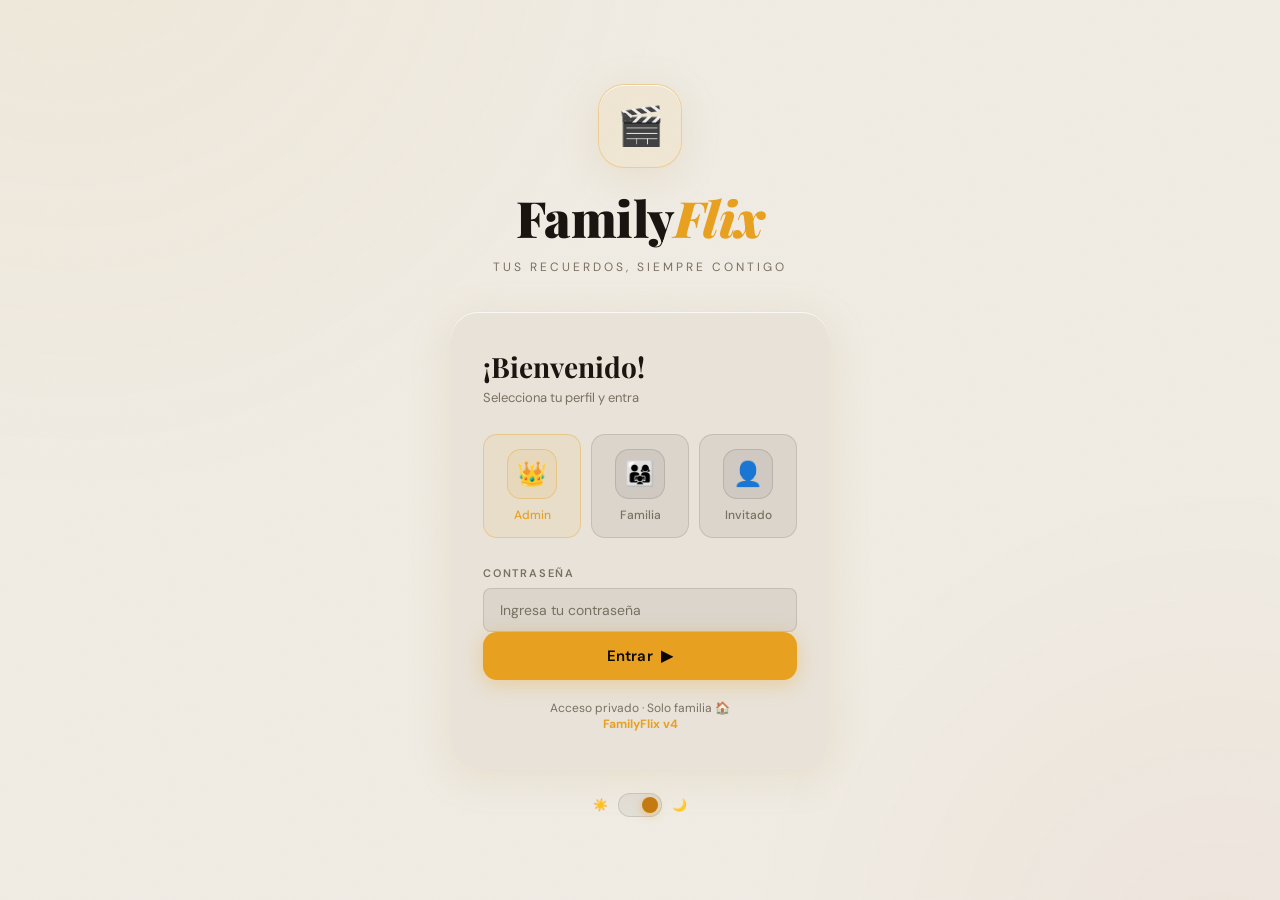
==== index.html @ 3b1dac20 "Refactor index.html for design and functionality Updated styles and structure for improved design an" ====
<!DOCTYPE html>
<html lang="es" data-theme="dark">
<head>
<meta charset="UTF-8"><meta name="viewport" content="width=device-width,initial-scale=1">
<title>FamilyFlix — Acceso</title>
<link rel="stylesheet" href="css/style.css">
<style>
  body{display:flex;align-items:center;justify-content:center;min-height:100vh}
  .login-page{position:relative;z-index:1;width:100%;max-width:420px;padding:20px;animation:fadeUp .7s var(--ease) both}
  @keyframes fadeUp{from{opacity:0;transform:translateY(28px)}to{opacity:1;transform:translateY(0)}}
  .logo-wrap{text-align:center;margin-bottom:36px}
  .logo-icon{display:inline-flex;align-items:center;justify-content:center;width:84px;height:84px;border-radius:26px;background:var(--ga);border:1px solid var(--gbrd2);font-size:38px;margin-bottom:16px;box-shadow:var(--gsh);animation:iconFloat 4s ease-in-out infinite}
  @keyframes iconFloat{0%,100%{transform:translateY(0)}50%{transform:translateY(-7px)}}
  .logo-sub{font-size:12px;color:var(--cream3);letter-spacing:3px;text-transform:uppercase;margin-top:8px}
  .login-card{background:var(--ink2);border:1px solid rgba(245,240,232,0.07);border-radius:var(--rxl);padding:36px 32px;box-shadow:var(--gsh)}
  .login-card h2{font-family:var(--ff);font-size:28px;font-weight:700;margin-bottom:4px;color:var(--cream)}
  .login-card .sub{font-size:13px;color:var(--cream3);margin-bottom:28px}
  .profiles{display:flex;gap:10px;margin-bottom:28px}
  .profile-btn{flex:1;display:flex;flex-direction:column;align-items:center;gap:8px;padding:14px 8px;background:var(--gb);border:1px solid var(--gbrd);border-radius:var(--rm);cursor:pointer;color:var(--cream3);font-family:var(--fs);font-size:12px;font-weight:500;transition:all var(--t) var(--ease)}
  .profile-btn:hover{border-color:var(--gbrd2);color:var(--cream2)}
  .profile-btn.active{background:var(--ga);border-color:var(--gbrd2);color:var(--amber)}
  .profile-avatar{width:50px;height:50px;border-radius:14px;display:flex;align-items:center;justify-content:center;font-size:24px;background:var(--gb);border:1px solid var(--gbrd);transition:all var(--t)}
  .profile-btn.active .profile-avatar{background:var(--ga);border-color:var(--gbrd2)}
  .err-box{display:none;background:rgba(192,57,43,0.1);border:1px solid rgba(192,57,43,0.25);color:#e74c3c;border-radius:var(--r);padding:10px 14px;font-size:13px;margin-bottom:16px}
  .err-box.show{display:block}
  .login-footer{text-align:center;margin-top:20px;font-size:12px;color:var(--cream3)}
  .login-footer strong{color:var(--amber)}
  .theme-row{display:flex;align-items:center;justify-content:center;gap:10px;margin-top:24px;font-size:12px;color:var(--cream3)}
</style>
</head>
<body>
<div class="bg-atm"></div>
<div class="login-page">
  <div class="logo-wrap">
    <div class="logo-icon">🎬</div>
    <div class="logo" style="font-size:50px;text-decoration:none">Family<span>Flix</span></div>
    <div class="logo-sub">Tus recuerdos, siempre contigo</div>
  </div>
  <div class="login-card">
    <h2>¡Bienvenido!</h2>
    <p class="sub">Selecciona tu perfil y entra</p>
    <div class="profiles">
      <button class="profile-btn active" onclick="selectProfile(this,'admin')"><div class="profile-avatar">👑</div><span>Admin</span></button>
      <button class="profile-btn" onclick="selectProfile(this,'viewer')"><div class="profile-avatar">👨‍👩‍👧</div><span>Familia</span></button>
      <button class="profile-btn" onclick="selectProfile(this,'guest')"><div class="profile-avatar">👤</div><span>Invitado</span></button>
    </div>
    <div class="err-box" id="errBox"></div>
    <div class="form-g">
      <label>Contraseña</label>
      <input class="inp" type="password" id="passInput" placeholder="Ingresa tu contraseña" onkeydown="if(event.key==='Enter')doLogin()">
    </div>
    <button class="btn btn-amber btn-lg btn-full" id="loginBtn" onclick="doLogin()">Entrar &nbsp;▶</button>
    <div class="login-footer">Acceso privado · Solo familia 🏠<br><strong>FamilyFlix v4</strong></div>
  </div>
  <div class="theme-row">
    <span>☀️</span><button class="tt" onclick="toggleTheme()"></button><span>🌙</span>
  </div>
</div>
<script src="js/shared.js"></script>
<script>
  if(sessionStorage.getItem('ff_ok')==='true'||sessionStorage.getItem('ff_auth')==='true') window.location.href='home.html';
  let selectedRole='admin';
  function selectProfile(btn,role){
    document.querySelectorAll('.profile-btn').forEach(b=>b.classList.remove('active'));
    btn.classList.add('active'); selectedRole=role;
    document.getElementById('passInput').value='';
    document.getElementById('errBox').classList.remove('show');
    document.getElementById('passInput').focus();
  }
  function doLogin(){
    const pass=document.getElementById('passInput').value;
    const err=document.getElementById('errBox');
    const btn=document.getElementById('loginBtn');
    err.classList.remove('show');
    if(!pass){err.textContent='⚠️ Ingresa tu contraseña.';err.classList.add('show');return;}
    btn.textContent='⏳ Verificando...';btn.disabled=true;
    setTimeout(()=>{
      if(pass===PASSWORDS[selectedRole]){
        sessionStorage.setItem('ff_ok','true');
        sessionStorage.setItem('ff_auth','true');
        sessionStorage.setItem('ff_role',selectedRole);
        sessionStorage.setItem('ff_profile',{admin:'👑 Admin',viewer:'👨‍👩‍👧 Familia',guest:'👤 Invitado'}[selectedRole]);
        window.location.href='home.html';
      } else {
        err.textContent='❌ Contraseña incorrecta.';err.classList.add('show');
        btn.innerHTML='Entrar &nbsp;▶';btn.disabled=false;
        document.getElementById('passInput').value='';
        document.getElementById('passInput').focus();
      }
    },500);
  }
</script>
</body></html>
---- css/style.css ----
/* ═══════════════════════════════════════════════════
   FAMILYFLIX v4 — Cinematic Dark Luxury
   Tipografía: Playfair Display + DM Sans
   Palette: Negro profundo + Ámbar/Dorado + Crema
   ═══════════════════════════════════════════════════ */
@import url('https://fonts.googleapis.com/css2?family=Playfair+Display:ital,wght@0,400;0,700;0,900;1,400;1,700&family=DM+Sans:wght@300;400;500;600&display=swap');

:root {
  --ff:    'Playfair Display', Georgia, serif;
  --fs:    'DM Sans', sans-serif;

  /* Paleta oscura */
  --ink:   #09090e;
  --ink2:  #111118;
  --ink3:  #1a1a24;
  --cream: #f5f0e8;
  --cream2:#d4ccb8;
  --cream3:#8a8070;
  --amber: #e8a020;
  --amber2:#c47a10;
  --amber3:#f5c842;
  --red:   #c0392b;
  --teal:  #1a9e8a;
  --ok:    #27ae60;

  /* Glass ámbar */
  --ga:    rgba(232,160,32,0.08);
  --gab:   rgba(232,160,32,0.15);
  --gb:    rgba(245,240,232,0.05);
  --gbb:   rgba(245,240,232,0.10);
  --gbrd:  rgba(245,240,232,0.10);
  --gbrd2: rgba(232,160,32,0.25);
  --gsh:   0 8px 40px rgba(0,0,0,0.6), inset 0 1px 0 rgba(245,240,232,0.06);
  --gshh:  0 24px 80px rgba(0,0,0,0.8), inset 0 1px 0 rgba(245,240,232,0.10);

  --blur:  blur(20px) saturate(150%);
  --blurs: blur(40px) saturate(180%);
  --nav-h: 72px;
  --ease:  cubic-bezier(0.4,0,0.2,1);
  --t:     0.3s;
  --r:     8px; --rm: 14px; --rl: 20px; --rxl: 28px;
}

[data-theme="light"] {
  --ink:#f0ece4; --ink2:#e8e2d8; --ink3:#ddd6c8;
  --cream:#1a1510; --cream2:#3a3228; --cream3:#7a7060;
  --gb:rgba(26,21,16,0.06); --gbb:rgba(26,21,16,0.12);
  --gbrd:rgba(26,21,16,0.12); --gbrd2:rgba(232,160,32,0.35);
  --gsh:0 8px 40px rgba(180,140,60,0.15), inset 0 1px 0 rgba(255,255,255,0.8);
  --gshh:0 24px 80px rgba(180,140,60,0.25), inset 0 1px 0 rgba(255,255,255,0.9);
}

*,*::before,*::after { box-sizing:border-box; margin:0; padding:0 }
html { scroll-behavior:smooth }
body { font-family:var(--fs); background:var(--ink); color:var(--cream); min-height:100vh; overflow-x:hidden }

/* ── GRAIN OVERLAY ── */
body::before {
  content:''; position:fixed; inset:0; z-index:0; pointer-events:none;
  opacity:0.025;
  background-image: url("data:image/svg+xml,%3Csvg viewBox='0 0 256 256' xmlns='http://www.w3.org/2000/svg'%3E%3Cfilter id='noise'%3E%3CfeTurbulence type='fractalNoise' baseFrequency='0.9' numOctaves='4' stitchTiles='stitch'/%3E%3C/filter%3E%3Crect width='100%25' height='100%25' filter='url(%23noise)'/%3E%3C/svg%3E");
  background-size: 200px 200px;
}

/* ── FONDO ATMOSFÉRICO ── */
.bg-atm { position:fixed; inset:0; z-index:0; pointer-events:none; overflow:hidden }
.bg-atm::before {
  content:''; position:absolute;
  width:900px; height:900px; border-radius:50%;
  background: radial-gradient(circle at 30% 20%, rgba(232,160,32,0.06) 0%, transparent 65%);
  top:-300px; left:-200px;
  animation: atmDrift 20s ease-in-out infinite;
}
.bg-atm::after {
  content:''; position:absolute;
  width:700px; height:700px; border-radius:50%;
  background: radial-gradient(circle at 70% 80%, rgba(192,57,43,0.04) 0%, transparent 65%);
  bottom:-200px; right:-150px;
  animation: atmDrift 28s ease-in-out infinite reverse;
}
@keyframes atmDrift { 0%,100%{transform:translate(0,0)}50%{transform:translate(30px,-20px)} }

/* ── NAVBAR ── */
.nav {
  position:fixed; top:0; left:0; right:0; z-index:1000;
  height:var(--nav-h);
  transition: transform 0.4s var(--ease), background 0.4s var(--ease);
}
.nav.hidden { transform: translateY(-100%) }
.nav-inner {
  height:100%; display:flex; align-items:center; padding:0 40px; gap:32px;
  background: linear-gradient(180deg, rgba(9,9,14,0.95) 0%, rgba(9,9,14,0.0) 100%);
  border-bottom: 1px solid transparent;
  transition: background 0.4s, border-color 0.4s;
}
.nav.solid .nav-inner {
  background: rgba(9,9,14,0.96);
  backdrop-filter: var(--blurs);
  border-bottom-color: rgba(245,240,232,0.07);
}
.logo { font-family:var(--ff); font-size:28px; font-weight:900; color:var(--cream); text-decoration:none; letter-spacing:-0.5px; }
.logo span { color:var(--amber); font-style:italic; }
.nav-tabs { display:flex; gap:2px }
.nav-tab {
  font-family:var(--fs); font-size:13px; font-weight:500; color:var(--cream3);
  background:none; border:none; cursor:pointer; padding:8px 16px; border-radius:var(--r);
  transition:all var(--t) var(--ease); position:relative; letter-spacing:0.3px;
}
.nav-tab::after { content:''; position:absolute; bottom:4px; left:50%; transform:translateX(-50%); width:0; height:2px; background:var(--amber); border-radius:1px; transition:width var(--t) var(--ease); }
.nav-tab:hover { color:var(--cream2) }
.nav-tab.active { color:var(--cream) }
.nav-tab.active::after { width:20px }
.nav-r { margin-left:auto; display:flex; align-items:center; gap:12px }

/* ── TOGGLE TEMA ── */
.tt { width:44px; height:24px; border-radius:12px; background:var(--gb); border:1px solid var(--gbrd); cursor:pointer; position:relative; transition:all var(--t); flex-shrink:0 }
.tt::after { content:''; position:absolute; top:3px; left:3px; width:16px; height:16px; border-radius:50%; background:var(--amber); transition:transform var(--t) var(--ease); box-shadow:0 2px 8px rgba(232,160,32,0.5) }
[data-theme="light"] .tt::after { transform:translateX(20px); background:var(--amber2) }

/* ── BOTONES ── */
.btn { display:inline-flex; align-items:center; justify-content:center; gap:8px; font-family:var(--fs); font-size:14px; font-weight:500; border:none; cursor:pointer; border-radius:var(--r); padding:11px 22px; transition:all var(--t) var(--ease); text-decoration:none; white-space:nowrap; letter-spacing:0.2px }
.btn-amber { background:var(--amber); color:#0a0800; font-weight:600; box-shadow:0 4px 20px rgba(232,160,32,0.35) }
.btn-amber:hover { background:var(--amber3); transform:translateY(-2px); box-shadow:0 8px 32px rgba(232,160,32,0.5) }
.btn-ghost { background:rgba(245,240,232,0.08); border:1px solid rgba(245,240,232,0.15); color:var(--cream2) }
.btn-ghost:hover { background:rgba(245,240,232,0.14); color:var(--cream); transform:translateY(-1px) }
.btn-outline { background:transparent; border:1px solid var(--amber); color:var(--amber) }
.btn-outline:hover { background:var(--amber); color:#0a0800 }
.btn-lg { padding:14px 32px; font-size:15px; border-radius:var(--rm) }
.btn-full { width:100% }
.btn:disabled { opacity:0.45; pointer-events:none }

/* ── INPUTS ── */
.inp { width:100%; background:var(--gb); border:1px solid var(--gbrd); border-radius:var(--r); padding:12px 16px; font-size:14px; color:var(--cream); font-family:var(--fs); outline:none; transition:all var(--t) }
.inp:focus { border-color:var(--amber); background:rgba(232,160,32,0.07); box-shadow:0 0 0 3px rgba(232,160,32,0.12) }
.inp::placeholder { color:var(--cream3) }
textarea.inp { resize:vertical; min-height:72px }
select.inp { cursor:pointer }
select.inp option { background:var(--ink2); color:var(--cream) }
label { display:block; font-size:11px; font-weight:600; letter-spacing:1.8px; text-transform:uppercase; color:var(--cream3); margin-bottom:8px }

/* ── HERO ── */
.hero {
  position:relative; width:100%; height:92vh; min-height:600px; max-height:900px;
  overflow:hidden; display:flex; align-items:flex-end;
}
.hero-bg { position:absolute; inset:0; z-index:1 }
.hero-bg img { width:100%; height:100%; object-fit:cover; transform:scale(1.05); animation:heroZoom 20s ease-in-out infinite alternate }
@keyframes heroZoom { from{transform:scale(1.05)} to{transform:scale(1.12)} }
.hero-bg-ph { width:100%; height:100%; display:flex; align-items:center; justify-content:center; font-size:140px; background:linear-gradient(135deg,var(--ink2),var(--ink3)) }
.hero-vignette {
  position:absolute; inset:0; z-index:2;
  background: linear-gradient(to top, var(--ink) 0%, rgba(9,9,14,0.85) 30%, rgba(9,9,14,0.3) 60%, rgba(9,9,14,0.1) 100%),
              linear-gradient(to right, rgba(9,9,14,0.6) 0%, transparent 50%);
}
.hero-content { position:relative; z-index:3; padding:0 60px 70px; max-width:720px; animation:heroIn 1s var(--ease) both }
@keyframes heroIn { from{opacity:0;transform:translateY(30px)} to{opacity:1;transform:translateY(0)} }
.hero-eyebrow {
  display:inline-flex; align-items:center; gap:10px;
  margin-bottom:20px; font-size:11px; font-weight:600; letter-spacing:3px; text-transform:uppercase; color:var(--amber);
}
.hero-eyebrow::before { content:''; width:30px; height:1px; background:var(--amber) }
.hero-title { font-family:var(--ff); font-size:clamp(42px,6vw,80px); font-weight:900; line-height:1.02; color:var(--cream); margin-bottom:16px; text-shadow:0 4px 30px rgba(0,0,0,0.5) }
.hero-title em { font-style:italic; color:var(--amber) }
.hero-desc { font-size:16px; line-height:1.75; color:rgba(245,240,232,0.72); margin-bottom:32px; max-width:540px; display:-webkit-box; -webkit-line-clamp:3; -webkit-box-orient:vertical; overflow:hidden }
.hero-meta { display:flex; gap:20px; align-items:center; margin-bottom:28px; font-size:13px; color:rgba(245,240,232,0.5) }
.hero-meta .sep { width:3px; height:3px; border-radius:50%; background:var(--amber); opacity:0.6 }
.hero-actions { display:flex; gap:14px; flex-wrap:wrap }
/* Barra de progreso del hero */
.hero-progress { margin-top:20px; max-width:300px }
.hero-prog-bar { height:3px; background:rgba(245,240,232,0.15); border-radius:2px; overflow:hidden; margin-bottom:6px }
.hero-prog-fill { height:100%; background:linear-gradient(90deg,var(--amber),var(--amber3)); border-radius:2px }
.hero-prog-label { font-size:11px; color:var(--amber); letter-spacing:0.5px }

/* ── SECCIONES DE CONTENIDO ── */
.section { padding:40px 0 16px; position:relative; z-index:1 }
.section-head { display:flex; align-items:center; padding:0 48px; margin-bottom:20px }
.section-title { font-family:var(--ff); font-size:20px; font-weight:700; color:var(--cream); flex:1 }
.section-title span { color:var(--amber); margin-right:10px; font-style:italic }
.section-line { flex:1; height:1px; background:linear-gradient(90deg,rgba(232,160,32,0.3),transparent); margin-left:20px }

/* ── SCROLL ROW ── */
.scroll-row { display:flex; gap:14px; overflow-x:auto; padding:6px 48px 20px; scrollbar-width:none; scroll-behavior:smooth }
.scroll-row::-webkit-scrollbar { display:none }

/* ── CARDS ── */
.card { border-radius:var(--rm); overflow:hidden; cursor:pointer; flex-shrink:0; position:relative; transition:transform 0.4s var(--ease), box-shadow 0.4s var(--ease); background:var(--ink2) }
.card:hover { transform:translateY(-10px) scale(1.03); box-shadow:0 30px 80px rgba(0,0,0,0.7), 0 0 0 1px rgba(232,160,32,0.2) }
.card-w { width:240px }
.card-sm { width:190px }

.card-img { position:relative; aspect-ratio:16/9; overflow:hidden; background:var(--ink3) }
.card-img img { width:100%; height:100%; object-fit:cover; transition:transform 0.6s var(--ease) }
.card:hover .card-img img { transform:scale(1.1) }
.card-ph { width:100%; height:100%; display:flex; align-items:center; justify-content:center; font-size:48px; background:linear-gradient(135deg,var(--ink2),var(--ink3)) }
.card-shine {
  position:absolute; inset:0;
  background:linear-gradient(105deg, transparent 40%, rgba(232,160,32,0.08) 50%, transparent 60%);
  transform:translateX(-100%);
  transition:transform 0.6s ease;
}
.card:hover .card-shine { transform:translateX(100%) }
.card-overlay { position:absolute; inset:0; background:linear-gradient(to top,rgba(0,0,0,0.8) 0%,transparent 50%); opacity:0; transition:opacity var(--t); display:flex; align-items:center; justify-content:center }
.card:hover .card-overlay { opacity:1 }
.play-btn { width:54px; height:54px; border-radius:50%; background:var(--amber); display:flex; align-items:center; justify-content:center; font-size:20px; color:#0a0800; transform:scale(0.7); transition:transform 0.3s var(--ease); box-shadow:0 4px 24px rgba(232,160,32,0.6) }
.card:hover .play-btn { transform:scale(1) }

/* Badges */
.badge { position:absolute; top:10px; left:10px; padding:3px 10px; border-radius:4px; font-size:10px; font-weight:700; letter-spacing:1px; text-transform:uppercase; backdrop-filter:blur(8px) }
.badge-new   { background:rgba(26,158,138,0.25); border:1px solid rgba(26,158,138,0.5); color:#2ecfc0 }
.badge-wip   { background:rgba(232,160,32,0.2);  border:1px solid rgba(232,160,32,0.45); color:var(--amber3) }
.badge-done  { background:rgba(39,174,96,0.2);   border:1px solid rgba(39,174,96,0.4);  color:#2ecc71 }
.badge-serie { background:rgba(192,57,43,0.2);   border:1px solid rgba(192,57,43,0.4);  color:#e74c3c; top:auto; bottom:10px }

/* Progress strip */
.prog-strip { position:absolute; bottom:0; left:0; right:0; height:3px; background:rgba(245,240,232,0.1) }
.prog-fill  { height:100%; background:linear-gradient(90deg,var(--amber),var(--amber3)) }

.card-body  { padding:14px 16px 16px }
.card-title { font-family:var(--ff); font-size:15px; font-weight:700; color:var(--cream); white-space:nowrap; overflow:hidden; text-overflow:ellipsis; margin-bottom:5px }
.card-sub   { font-size:11px; color:var(--cream3); display:flex; gap:8px }

/* ── MODAL ── */
.modal-bd { display:none; position:fixed; inset:0; z-index:2000; background:rgba(0,0,0,0.85); backdrop-filter:blur(16px); align-items:center; justify-content:center; padding:20px }
.modal-bd.open { display:flex }
.modal { background:var(--ink2); border:1px solid rgba(232,160,32,0.2); border-radius:var(--rxl); box-shadow:0 50px 120px rgba(0,0,0,0.8), 0 0 0 1px rgba(232,160,32,0.08); max-width:740px; width:100%; max-height:92vh; overflow-y:auto; animation:mIn 0.4s cubic-bezier(0.34,1.56,0.64,1) }
@keyframes mIn { from{opacity:0;transform:scale(0.85) translateY(30px)} to{opacity:1;transform:scale(1) translateY(0)} }
.modal-img { position:relative; aspect-ratio:16/9; border-radius:var(--rxl) var(--rxl) 0 0; overflow:hidden; background:var(--ink3) }
.modal-img img { width:100%; height:100%; object-fit:cover }
.modal-img-ph { width:100%; height:100%; display:flex; align-items:center; justify-content:center; font-size:90px; background:linear-gradient(135deg,var(--ink2),var(--ink3)) }
.modal-img-grad { position:absolute; inset:0; background:linear-gradient(to top,var(--ink2) 0%,transparent 50%) }
.modal-x { position:absolute; top:16px; right:16px; width:36px; height:36px; border-radius:50%; background:rgba(0,0,0,0.6); border:1px solid rgba(245,240,232,0.15); color:var(--cream); font-size:16px; cursor:pointer; display:flex; align-items:center; justify-content:center; transition:all var(--t) }
.modal-x:hover { background:rgba(192,57,43,0.5); border-color:rgba(192,57,43,0.5) }
.modal-body { padding:32px 36px 36px }
.modal-eyebrow { font-size:10px; letter-spacing:3px; text-transform:uppercase; color:var(--amber); font-weight:600; margin-bottom:8px; display:flex; align-items:center; gap:8px }
.modal-eyebrow::before { content:''; width:20px; height:1px; background:var(--amber) }
.modal-title { font-family:var(--ff); font-size:36px; font-weight:900; margin-bottom:10px; line-height:1.1; color:var(--cream) }
.modal-meta { display:flex; gap:16px; color:var(--cream3); font-size:13px; margin-bottom:16px; flex-wrap:wrap }
.modal-prog { margin-bottom:18px }
.modal-prog-bar { height:4px; background:rgba(245,240,232,0.1); border-radius:2px; overflow:hidden; margin-bottom:6px }
.modal-prog-fill { height:100%; background:linear-gradient(90deg,var(--amber),var(--amber3)); border-radius:2px }
.modal-prog-lbl { font-size:12px; color:var(--amber) }
.modal-synopsis { font-size:14px; line-height:1.8; color:var(--cream2); margin-bottom:20px }
.modal-tags { display:flex; gap:8px; flex-wrap:wrap; margin-bottom:26px }
.tag { background:rgba(232,160,32,0.1); border:1px solid rgba(232,160,32,0.2); color:var(--amber); border-radius:5px; padding:3px 10px; font-size:11px; font-weight:500 }
.modal-actions { display:flex; gap:12px; flex-wrap:wrap }

/* Episodios en modal */
.ep-list { margin-top:24px; border-top:1px solid rgba(245,240,232,0.08); padding-top:20px }
.ep-list-title { font-size:11px; letter-spacing:2px; text-transform:uppercase; color:var(--cream3); margin-bottom:14px; font-weight:600 }
.ep-row { display:flex; gap:14px; padding:12px; border-radius:var(--r); cursor:pointer; transition:background var(--t); align-items:center }
.ep-row:hover { background:rgba(232,160,32,0.07) }
.ep-row.now   { background:rgba(232,160,32,0.1); border:1px solid rgba(232,160,32,0.2) }
.ep-num { width:32px; height:32px; border-radius:50%; background:var(--ga); border:1px solid var(--gbrd2); display:flex; align-items:center; justify-content:center; font-size:12px; font-weight:700; color:var(--amber); flex-shrink:0 }
.ep-thumb-sm { width:80px; height:45px; border-radius:6px; overflow:hidden; background:var(--ink3); flex-shrink:0 }
.ep-thumb-sm img { width:100%; height:100%; object-fit:cover }
.ep-info { flex:1; min-width:0 }
.ep-title { font-size:13px; font-weight:600; color:var(--cream); white-space:nowrap; overflow:hidden; text-overflow:ellipsis; margin-bottom:3px }
.ep-dur   { font-size:11px; color:var(--cream3) }
.ep-bar   { width:50px; height:3px; background:rgba(245,240,232,0.1); border-radius:2px; overflow:hidden; flex-shrink:0 }
.ep-bar-fill { height:100%; background:var(--amber) }

/* ── TOAST ── */
.toast { position:fixed; bottom:28px; right:28px; z-index:9999; padding:14px 20px; border-radius:var(--rm); font-size:14px; font-weight:500; background:var(--ink2); border:1px solid rgba(245,240,232,0.1); display:none; max-width:340px; animation:tIn 0.3s ease; gap:10px }
.toast.show { display:flex; align-items:center }
.toast.success { border-color:rgba(39,174,96,0.4); color:#2ecc71 }
.toast.error   { border-color:rgba(192,57,43,0.4); color:#e74c3c }
@keyframes tIn { from{opacity:0;transform:translateX(20px)} to{opacity:1;transform:translateX(0)} }

/* ── SEARCH ── */
.search-zone { padding:24px 48px; display:flex; gap:14px; align-items:center; flex-wrap:wrap; position:relative; z-index:1 }
.search-box { position:relative; flex:1; min-width:220px; max-width:400px }
.search-box .si { position:absolute; left:14px; top:50%; transform:translateY(-50%); color:var(--cream3); pointer-events:none; font-size:15px }
.search-box .inp { padding-left:42px }
.filter-chips { display:flex; gap:8px; flex-wrap:wrap }
.chip { display:inline-flex; align-items:center; gap:5px; background:var(--gb); border:1px solid var(--gbrd); border-radius:20px; padding:7px 16px; font-size:12px; color:var(--cream3); cursor:pointer; transition:all var(--t); font-family:var(--fs); white-space:nowrap; font-weight:500 }
.chip:hover,.chip.on { background:var(--ga); border-color:var(--gbrd2); color:var(--amber) }

/* ── STATS ── */
.stats-bar { display:flex; border-top:1px solid rgba(245,240,232,0.06); border-bottom:1px solid rgba(245,240,232,0.06); position:relative; z-index:1; overflow:hidden }
.stats-bar::before { content:''; position:absolute; top:0; left:0; right:0; height:1px; background:linear-gradient(90deg,transparent,rgba(232,160,32,0.4),transparent) }
.stat { flex:1; padding:18px 24px; text-align:center; border-right:1px solid rgba(245,240,232,0.06) }
.stat:last-child { border-right:none }
.stat-n { font-family:var(--ff); font-size:30px; font-weight:900; color:var(--amber); display:block; line-height:1 }
.stat-l { font-size:10px; color:var(--cream3); letter-spacing:2px; text-transform:uppercase; margin-top:4px }

/* ── SPINNER / LOADING ── */
.spin { width:36px; height:36px; border:3px solid rgba(232,160,32,0.15); border-top-color:var(--amber); border-radius:50%; animation:spin 0.8s linear infinite }
@keyframes spin { to{transform:rotate(360deg)} }
.load-state { display:flex; flex-direction:column; align-items:center; justify-content:center; padding:80px; gap:14px; color:var(--cream3) }

/* ── STAGGER ── */
.sg>* { opacity:0; transform:translateY(20px); animation:sfUp 0.45s var(--ease) forwards }
.sg>*:nth-child(1){animation-delay:0.04s}.sg>*:nth-child(2){animation-delay:0.08s}
.sg>*:nth-child(3){animation-delay:0.12s}.sg>*:nth-child(4){animation-delay:0.16s}
.sg>*:nth-child(5){animation-delay:0.20s}.sg>*:nth-child(6){animation-delay:0.24s}
.sg>*:nth-child(7){animation-delay:0.28s}.sg>*:nth-child(8){animation-delay:0.32s}
.sg>*:nth-child(n+9){animation-delay:0.36s}
@keyframes sfUp { to{opacity:1;transform:translateY(0)} }

/* ── SCROLLBAR ── */
::-webkit-scrollbar{width:5px}::-webkit-scrollbar-track{background:transparent}::-webkit-scrollbar-thumb{background:rgba(232,160,32,0.3);border-radius:3px}

/* ── RESPONSIVE ── */
@media(max-width:900px){
  .hero-content{padding:0 28px 50px}
  .section-head,.scroll-row,.search-zone{padding-left:20px;padding-right:20px}
  .nav-inner{padding:0 20px;gap:16px}
  .nav-tabs{display:none}
  .modal-body{padding:22px 22px 28px}
}
@media(max-width:600px){
  .hero{height:75vh}
  .hero-title{font-size:32px}
  .hero-desc{display:none}
  .card-w{width:170px}.card-sm{width:150px}
  .stats-bar .stat{padding:12px 10px}
  .stat-n{font-size:22px}
}
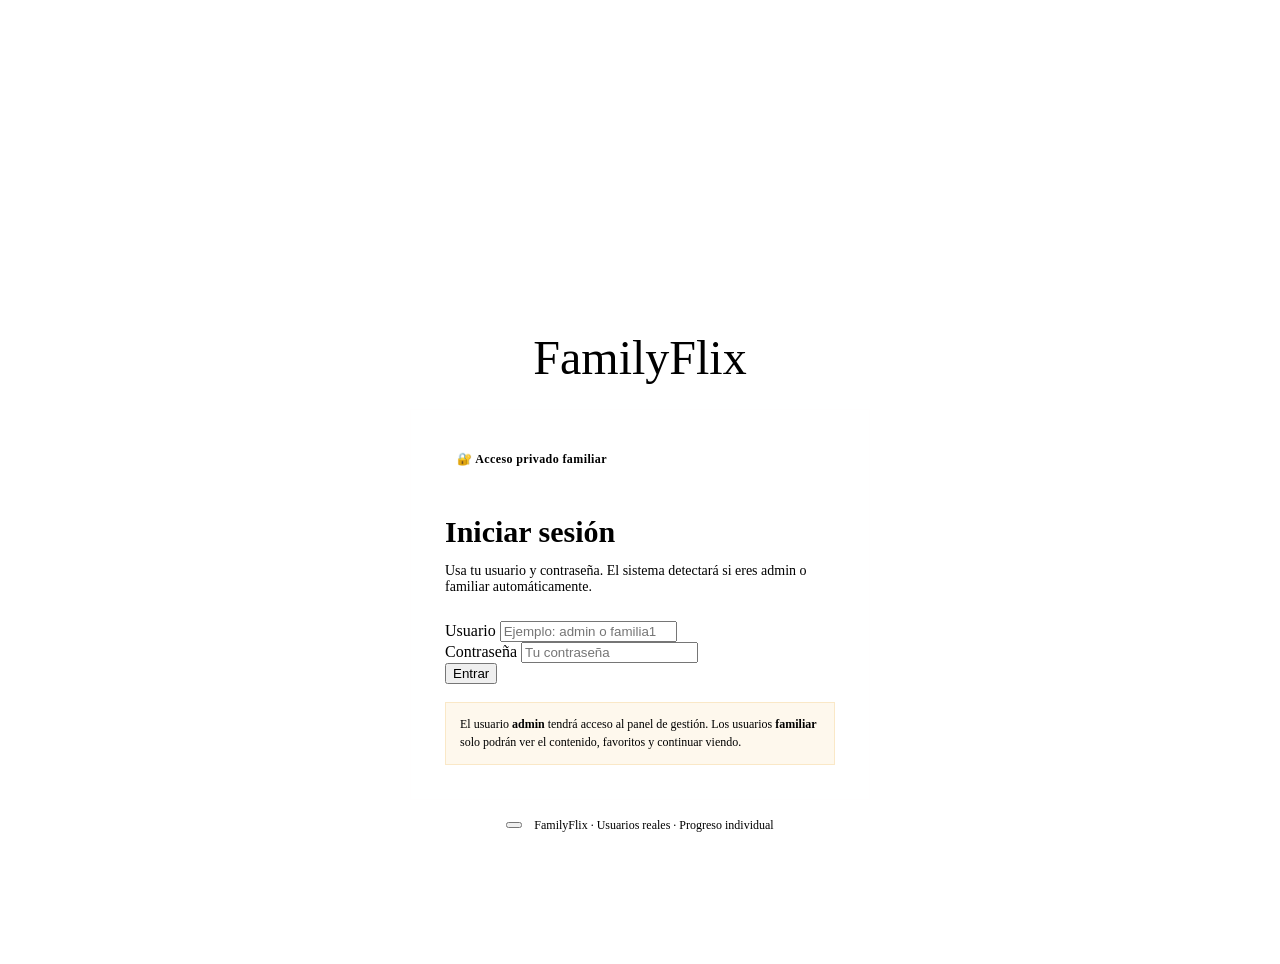
==== commit ac685ce4: "Revise login page structure and styles" ====
--- a/index.html
+++ b/index.html
@@ -1,93 +1,105 @@
 <!DOCTYPE html>
 <html lang="es" data-theme="dark">
 <head>
-<meta charset="UTF-8"><meta name="viewport" content="width=device-width,initial-scale=1">
-<title>FamilyFlix — Acceso</title>
-<link rel="stylesheet" href="css/style.css">
-<style>
-  body{display:flex;align-items:center;justify-content:center;min-height:100vh}
-  .login-page{position:relative;z-index:1;width:100%;max-width:420px;padding:20px;animation:fadeUp .7s var(--ease) both}
-  @keyframes fadeUp{from{opacity:0;transform:translateY(28px)}to{opacity:1;transform:translateY(0)}}
-  .logo-wrap{text-align:center;margin-bottom:36px}
-  .logo-icon{display:inline-flex;align-items:center;justify-content:center;width:84px;height:84px;border-radius:26px;background:var(--ga);border:1px solid var(--gbrd2);font-size:38px;margin-bottom:16px;box-shadow:var(--gsh);animation:iconFloat 4s ease-in-out infinite}
-  @keyframes iconFloat{0%,100%{transform:translateY(0)}50%{transform:translateY(-7px)}}
-  .logo-sub{font-size:12px;color:var(--cream3);letter-spacing:3px;text-transform:uppercase;margin-top:8px}
-  .login-card{background:var(--ink2);border:1px solid rgba(245,240,232,0.07);border-radius:var(--rxl);padding:36px 32px;box-shadow:var(--gsh)}
-  .login-card h2{font-family:var(--ff);font-size:28px;font-weight:700;margin-bottom:4px;color:var(--cream)}
-  .login-card .sub{font-size:13px;color:var(--cream3);margin-bottom:28px}
-  .profiles{display:flex;gap:10px;margin-bottom:28px}
-  .profile-btn{flex:1;display:flex;flex-direction:column;align-items:center;gap:8px;padding:14px 8px;background:var(--gb);border:1px solid var(--gbrd);border-radius:var(--rm);cursor:pointer;color:var(--cream3);font-family:var(--fs);font-size:12px;font-weight:500;transition:all var(--t) var(--ease)}
-  .profile-btn:hover{border-color:var(--gbrd2);color:var(--cream2)}
-  .profile-btn.active{background:var(--ga);border-color:var(--gbrd2);color:var(--amber)}
-  .profile-avatar{width:50px;height:50px;border-radius:14px;display:flex;align-items:center;justify-content:center;font-size:24px;background:var(--gb);border:1px solid var(--gbrd);transition:all var(--t)}
-  .profile-btn.active .profile-avatar{background:var(--ga);border-color:var(--gbrd2)}
-  .err-box{display:none;background:rgba(192,57,43,0.1);border:1px solid rgba(192,57,43,0.25);color:#e74c3c;border-radius:var(--r);padding:10px 14px;font-size:13px;margin-bottom:16px}
-  .err-box.show{display:block}
-  .login-footer{text-align:center;margin-top:20px;font-size:12px;color:var(--cream3)}
-  .login-footer strong{color:var(--amber)}
-  .theme-row{display:flex;align-items:center;justify-content:center;gap:10px;margin-top:24px;font-size:12px;color:var(--cream3)}
-</style>
+  <meta charset="UTF-8">
+  <meta name="viewport" content="width=device-width,initial-scale=1">
+  <title>FamilyFlix — Iniciar sesión</title>
+  <link rel="stylesheet" href="style.css">
+  <style>
+    body{min-height:100vh;display:grid;place-items:center;padding:24px}
+    .login-shell{width:min(100%,460px);position:relative;z-index:1}
+    .login-card{background:var(--ink2);border:1px solid rgba(245,240,232,.08);border-radius:var(--rxl);padding:34px;box-shadow:var(--gsh)}
+    .login-logo{text-align:center;margin-bottom:24px}
+    .login-logo .logo{font-size:48px;text-decoration:none}
+    .login-hero{font-family:var(--ff);font-size:30px;margin-bottom:8px;color:var(--cream)}
+    .login-sub{color:var(--cream3);font-size:14px;margin-bottom:26px}
+    .role-chip{display:inline-flex;align-items:center;gap:8px;background:var(--ga);border:1px solid var(--gbrd2);border-radius:999px;padding:8px 12px;color:var(--amber);font-size:12px;font-weight:700;letter-spacing:.4px;margin-bottom:20px}
+    .hint-box{margin-top:18px;background:rgba(232,160,32,.08);border:1px solid rgba(232,160,32,.18);border-radius:var(--r);padding:12px 14px;color:var(--cream2);font-size:12px;line-height:1.55}
+    .foot-row{display:flex;justify-content:center;gap:12px;align-items:center;margin-top:18px;font-size:12px;color:var(--cream3)}
+  </style>
 </head>
 <body>
-<div class="bg-atm"></div>
-<div class="login-page">
-  <div class="logo-wrap">
-    <div class="logo-icon">🎬</div>
-    <div class="logo" style="font-size:50px;text-decoration:none">Family<span>Flix</span></div>
-    <div class="logo-sub">Tus recuerdos, siempre contigo</div>
+  <div class="bg-atm"></div>
+
+  <div class="login-shell">
+    <div class="login-logo">
+      <div class="logo">Family<span>Flix</span></div>
+    </div>
+
+    <div class="login-card">
+      <div class="role-chip">🔐 Acceso privado familiar</div>
+      <h1 class="login-hero">Iniciar sesión</h1>
+      <p class="login-sub">Usa tu usuario y contraseña. El sistema detectará si eres admin o familiar automáticamente.</p>
+
+      <div class="form-g">
+        <label for="usuario">Usuario</label>
+        <input class="inp" id="usuario" type="text" placeholder="Ejemplo: admin o familia1" autocomplete="username">
+      </div>
+
+      <div class="form-g">
+        <label for="password">Contraseña</label>
+        <input class="inp" id="password" type="password" placeholder="Tu contraseña" autocomplete="current-password">
+      </div>
+
+      <div id="loginError" class="err-box" style="display:none"></div>
+
+      <button class="btn btn-amber btn-full btn-lg" id="loginBtn">Entrar</button>
+
+      <div class="hint-box">
+        El usuario <strong>admin</strong> tendrá acceso al panel de gestión. Los usuarios <strong>familiar</strong> solo podrán ver el contenido, favoritos y continuar viendo.
+      </div>
+    </div>
+
+    <div class="foot-row">
+      <button class="tt" onclick="toggleTheme()"></button>
+      <span>FamilyFlix · Usuarios reales · Progreso individual</span>
+    </div>
   </div>
-  <div class="login-card">
-    <h2>¡Bienvenido!</h2>
-    <p class="sub">Selecciona tu perfil y entra</p>
-    <div class="profiles">
-      <button class="profile-btn active" onclick="selectProfile(this,'admin')"><div class="profile-avatar">👑</div><span>Admin</span></button>
-      <button class="profile-btn" onclick="selectProfile(this,'viewer')"><div class="profile-avatar">👨‍👩‍👧</div><span>Familia</span></button>
-      <button class="profile-btn" onclick="selectProfile(this,'guest')"><div class="profile-avatar">👤</div><span>Invitado</span></button>
-    </div>
-    <div class="err-box" id="errBox"></div>
-    <div class="form-g">
-      <label>Contraseña</label>
-      <input class="inp" type="password" id="passInput" placeholder="Ingresa tu contraseña" onkeydown="if(event.key==='Enter')doLogin()">
-    </div>
-    <button class="btn btn-amber btn-lg btn-full" id="loginBtn" onclick="doLogin()">Entrar &nbsp;▶</button>
-    <div class="login-footer">Acceso privado · Solo familia 🏠<br><strong>FamilyFlix v4</strong></div>
-  </div>
-  <div class="theme-row">
-    <span>☀️</span><button class="tt" onclick="toggleTheme()"></button><span>🌙</span>
-  </div>
-</div>
-<script src="js/shared.js"></script>
-<script>
-  if(sessionStorage.getItem('ff_ok')==='true'||sessionStorage.getItem('ff_auth')==='true') window.location.href='home.html';
-  let selectedRole='admin';
-  function selectProfile(btn,role){
-    document.querySelectorAll('.profile-btn').forEach(b=>b.classList.remove('active'));
-    btn.classList.add('active'); selectedRole=role;
-    document.getElementById('passInput').value='';
-    document.getElementById('errBox').classList.remove('show');
-    document.getElementById('passInput').focus();
-  }
-  function doLogin(){
-    const pass=document.getElementById('passInput').value;
-    const err=document.getElementById('errBox');
-    const btn=document.getElementById('loginBtn');
-    err.classList.remove('show');
-    if(!pass){err.textContent='⚠️ Ingresa tu contraseña.';err.classList.add('show');return;}
-    btn.textContent='⏳ Verificando...';btn.disabled=true;
-    setTimeout(()=>{
-      if(pass===PASSWORDS[selectedRole]){
-        sessionStorage.setItem('ff_ok','true');
-        sessionStorage.setItem('ff_auth','true');
-        sessionStorage.setItem('ff_role',selectedRole);
-        sessionStorage.setItem('ff_profile',{admin:'👑 Admin',viewer:'👨‍👩‍👧 Familia',guest:'👤 Invitado'}[selectedRole]);
-        window.location.href='home.html';
-      } else {
-        err.textContent='❌ Contraseña incorrecta.';err.classList.add('show');
-        btn.innerHTML='Entrar &nbsp;▶';btn.disabled=false;
-        document.getElementById('passInput').value='';
-        document.getElementById('passInput').focus();
+
+  <script src="shared.js"></script>
+  <script>
+    if (isLoggedIn()) window.location.href = 'home.html';
+
+    const usuarioEl = document.getElementById('usuario');
+    const passwordEl = document.getElementById('password');
+    const loginBtn = document.getElementById('loginBtn');
+    const loginError = document.getElementById('loginError');
+
+    function setError(msg = '') {
+      loginError.style.display = msg ? 'block' : 'none';
+      loginError.textContent = msg;
+    }
+
+    async function doLogin() {
+      const usuario = usuarioEl.value.trim();
+      const password = passwordEl.value.trim();
+      setError('');
+
+      if (!usuario || !password) {
+        setError('Ingresa usuario y contraseña.');
+        return;
       }
-    },500);
-  }
-</script>
-</body></html>
+
+      loginBtn.disabled = true;
+      loginBtn.textContent = 'Verificando...';
+
+      try {
+        const res = await loginUser(usuario, password);
+        setSession({ ok: true, user: res.user });
+        showToast(`Bienvenido, ${res.user.nombreMostrado || res.user.usuario}`);
+        window.location.href = 'home.html';
+      } catch (error) {
+        setError(error.message || 'No se pudo iniciar sesión.');
+      } finally {
+        loginBtn.disabled = false;
+        loginBtn.textContent = 'Entrar';
+      }
+    }
+
+    loginBtn.addEventListener('click', doLogin);
+    [usuarioEl, passwordEl].forEach(el => el.addEventListener('keydown', (e) => {
+      if (e.key === 'Enter') doLogin();
+    }));
+  </script>
+</body>
+</html>
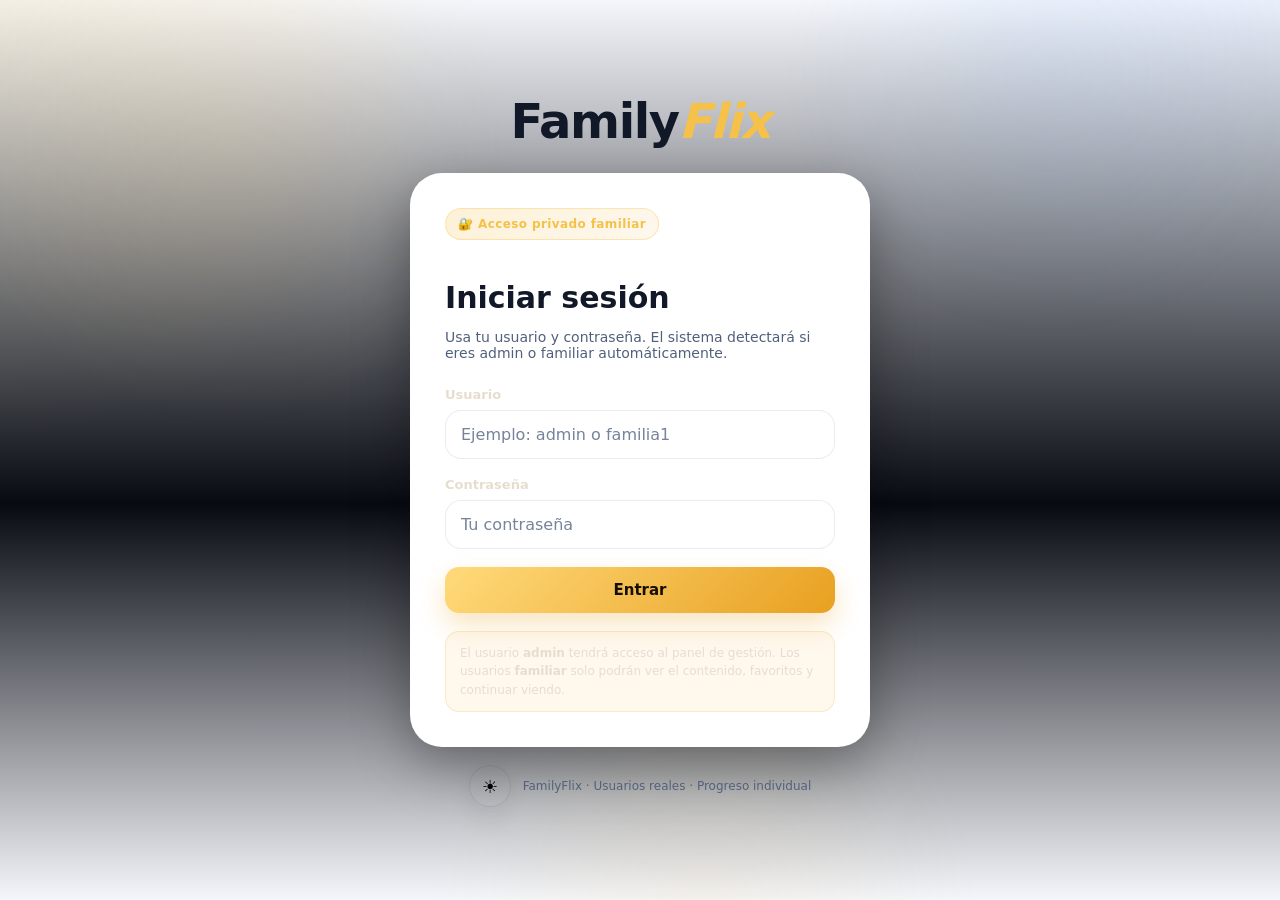
==== commit a349d699: "Fix HTML encoding issues and update stylesheet path" ====
--- a/index.html
+++ b/index.html
@@ -4,7 +4,7 @@
   <meta charset="UTF-8">
   <meta name="viewport" content="width=device-width,initial-scale=1">
   <title>FamilyFlix — Iniciar sesión</title>
-  <link rel="stylesheet" href="style.css">
+  <link rel="stylesheet" href="css/style.css">
   <style>
     body{min-height:100vh;display:grid;place-items:center;padding:24px}
     .login-shell{width:min(100%,460px);position:relative;z-index:1}
@@ -56,7 +56,7 @@
     </div>
   </div>
 
-  <script src="shared.js"></script>
+  <script src="js/shared.js"></script>
   <script>
     if (isLoggedIn()) window.location.href = 'home.html';
 
@@ -103,3 +103,4 @@
   </script>
 </body>
 </html>
+
--- a/css/style.css
+++ b/css/style.css
@@ -0,0 +1,362 @@
+:root{
+  --bg:#0a0d14;
+  --bg2:#101522;
+  --bg3:#151b2d;
+  --panel:#111726;
+  --panel2:#171f31;
+  --panel3:#0e1421;
+  --line:rgba(255,255,255,.08);
+  --line2:rgba(255,255,255,.14);
+  --text:#f7f3ec;
+  --muted:#b8c0d4;
+  --soft:#8d98b5;
+  --brand:#f5c148;
+  --brand2:#e8a020;
+  --brand3:#ffda7b;
+  --ok:#2ecc71;
+  --danger:#ff6b6b;
+  --info:#6ea8ff;
+  --shadow:0 20px 60px rgba(0,0,0,.35);
+  --shadow2:0 10px 28px rgba(0,0,0,.25);
+  --blur:blur(16px);
+  --r:14px;
+  --rm:18px;
+  --rl:24px;
+  --rxl:32px;
+  --nav-h:78px;
+  --fs:Inter,ui-sans-serif,system-ui,-apple-system,Segoe UI,Roboto,Arial,sans-serif;
+  --ff:Inter,ui-sans-serif,system-ui,-apple-system,Segoe UI,Roboto,Arial,sans-serif;
+  --t:.24s;
+  --ease:cubic-bezier(.2,.8,.2,1);
+  --gb:linear-gradient(180deg, rgba(255,255,255,.05), rgba(255,255,255,.02));
+  --ga:linear-gradient(135deg, rgba(245,193,72,.18), rgba(232,160,32,.05));
+  --gbrd:rgba(245,193,72,.18);
+  --gbrd2:rgba(245,193,72,.34);
+  --gsh:0 18px 54px rgba(0,0,0,.34);
+  --cream:var(--text);
+  --cream2:#e7ddcf;
+  --cream3:var(--muted);
+  --ink:var(--bg);
+  --ink2:var(--panel);
+  --ink3:var(--panel2);
+  --amber:var(--brand);
+}
+
+:root[data-theme="light"]{
+  --bg:#f4f6fb;
+  --bg2:#ffffff;
+  --bg3:#edf1f8;
+  --panel:#ffffff;
+  --panel2:#f7f9fd;
+  --panel3:#eef2f8;
+  --line:rgba(15,23,42,.08);
+  --line2:rgba(15,23,42,.14);
+  --text:#111827;
+  --muted:#51607b;
+  --soft:#76839b;
+  --shadow:0 20px 55px rgba(15,23,42,.1);
+  --shadow2:0 10px 28px rgba(15,23,42,.08);
+  --gb:linear-gradient(180deg, rgba(15,23,42,.02), rgba(15,23,42,.01));
+  --ga:linear-gradient(135deg, rgba(245,193,72,.22), rgba(232,160,32,.08));
+}
+
+*{box-sizing:border-box}
+html{scroll-behavior:smooth}
+body{
+  margin:0;
+  min-height:100vh;
+  font-family:var(--fs);
+  color:var(--text);
+  background:
+    radial-gradient(circle at top left, rgba(245,193,72,.12), transparent 28%),
+    radial-gradient(circle at top right, rgba(110,168,255,.08), transparent 24%),
+    linear-gradient(180deg, var(--bg), #070a11 56%, var(--bg));
+}
+a{color:inherit;text-decoration:none}
+img{max-width:100%;display:block}
+button,input,select,textarea{font:inherit}
+button{cursor:pointer}
+textarea{resize:vertical}
+
+.bg-atm{
+  position:fixed; inset:0; pointer-events:none; z-index:0;
+  background:
+    radial-gradient(circle at 18% 16%, rgba(255,210,120,.11), transparent 22%),
+    radial-gradient(circle at 82% 8%, rgba(110,168,255,.08), transparent 20%),
+    radial-gradient(circle at 55% 100%, rgba(245,193,72,.08), transparent 24%);
+}
+
+.logo{font-size:30px;font-weight:900;letter-spacing:-.03em}
+.logo span{color:var(--amber);font-style:italic}
+
+.nav{
+  position:fixed; top:0; left:0; right:0; z-index:50;
+  background:transparent; transition:all var(--t) var(--ease);
+}
+.nav.solid{backdrop-filter:var(--blur);background:rgba(7,10,17,.72);border-bottom:1px solid var(--line)}
+:root[data-theme="light"] .nav.solid{background:rgba(255,255,255,.78)}
+.nav.hidden{transform:translateY(-100%)}
+.nav-inner{
+  height:var(--nav-h); max-width:1320px; margin:0 auto; padding:0 24px;
+  display:flex; align-items:center; gap:18px; justify-content:space-between;
+}
+.nav-tabs,.nav-r{display:flex; align-items:center; gap:10px; flex-wrap:wrap}
+.nav-tab,.chip,.stab,.atab{
+  border:1px solid var(--line); background:var(--gb); color:var(--muted);
+  border-radius:999px; padding:11px 16px; font-weight:700; font-size:13px;
+  transition:all var(--t) var(--ease);
+}
+.nav-tab:hover,.chip:hover,.stab:hover,.atab:hover{transform:translateY(-1px);border-color:var(--line2);color:var(--text)}
+.nav-tab.active,.chip.on,.stab.on,.atab.on{background:var(--amber); color:#120f06; border-color:transparent; box-shadow:0 8px 24px rgba(245,193,72,.24)}
+
+.btn{
+  border:none; border-radius:14px; padding:12px 18px; font-weight:800;
+  transition:transform var(--t) var(--ease), box-shadow var(--t) var(--ease), background var(--t) var(--ease), opacity var(--t) var(--ease);
+  display:inline-flex; align-items:center; justify-content:center; gap:8px; text-decoration:none;
+}
+.btn:hover{transform:translateY(-1px)}
+.btn:disabled{opacity:.55;cursor:not-allowed;transform:none}
+.btn-full{width:100%}
+.btn-lg{padding:14px 20px;font-size:15px}
+.btn-amber{background:linear-gradient(135deg, var(--brand3), var(--brand2)); color:#150f02; box-shadow:0 12px 26px rgba(232,160,32,.28)}
+.btn-ghost{background:rgba(255,255,255,.05); color:var(--text); border:1px solid var(--line)}
+.btn-outline{background:transparent; color:var(--text); border:1px solid var(--line2)}
+.btn-outline:hover,.btn-ghost:hover{background:rgba(255,255,255,.08)}
+
+.tt{
+  width:42px; height:42px; border-radius:999px; border:1px solid var(--line);
+  background:var(--gb); position:relative; box-shadow:var(--shadow2)
+}
+.tt::before{
+  content:'☀️'; position:absolute; inset:0; display:grid; place-items:center; font-size:18px;
+}
+:root[data-theme="dark"] .tt::before{content:'🌙'}
+
+label{display:block;font-size:13px;font-weight:700;color:var(--cream2);margin-bottom:8px}
+.inp{
+  width:100%; border:1px solid var(--line); background:rgba(255,255,255,.04);
+  color:var(--text); border-radius:16px; padding:14px 15px; outline:none;
+  transition:border-color var(--t), box-shadow var(--t), background var(--t);
+}
+.inp:focus{border-color:var(--gbrd2); box-shadow:0 0 0 4px rgba(245,193,72,.12); background:rgba(255,255,255,.06)}
+.inp::placeholder{color:var(--soft)}
+select.inp{appearance:none;background-image:linear-gradient(45deg,transparent 50%,var(--soft) 50%),linear-gradient(135deg,var(--soft) 50%,transparent 50%);background-position:calc(100% - 20px) calc(1em + 6px),calc(100% - 14px) calc(1em + 6px);background-size:6px 6px,6px 6px;background-repeat:no-repeat;padding-right:40px}
+.form-g{margin-bottom:18px}
+.form-row{display:grid;grid-template-columns:repeat(2,minmax(0,1fr));gap:14px}
+
+.hero{
+  position:relative; min-height:66vh; display:flex; align-items:flex-end; overflow:hidden;
+  border-bottom:1px solid var(--line); margin-bottom:10px;
+}
+.hero-bg,.hero-vignette,.hero-content{position:absolute;inset:0}
+.hero-bg img,.hero-bg video{width:100%;height:100%;object-fit:cover}
+.hero-bg::after{content:'';position:absolute;inset:0;background:linear-gradient(180deg,rgba(0,0,0,.06),rgba(0,0,0,.54) 68%,rgba(7,10,17,.95))}
+.hero-bg-ph{height:100%;display:grid;place-items:center;font-size:120px;color:rgba(255,255,255,.18);background:linear-gradient(135deg,#131a2b,#1d2740)}
+.hero-vignette{background:linear-gradient(90deg, rgba(7,10,17,.88) 0%, rgba(7,10,17,.45) 35%, rgba(7,10,17,.15) 60%, rgba(7,10,17,.82) 100%)}
+.hero-content{
+  position:relative; z-index:2; inset:auto; max-width:1320px; width:100%; margin:0 auto; padding:0 24px 44px;
+}
+.hero-eyebrow{display:inline-flex;align-items:center;gap:8px;padding:8px 12px;border-radius:999px;background:rgba(255,255,255,.08);backdrop-filter:blur(8px);font-size:12px;font-weight:800;color:var(--cream2);margin-bottom:14px}
+.hero-title{max-width:760px;font-size:clamp(34px,5vw,72px);line-height:.98;font-weight:900;letter-spacing:-.04em;margin:0 0 10px}
+.hero-meta{display:flex;gap:10px;flex-wrap:wrap;margin:0 0 16px;color:var(--cream2);font-weight:700}
+.hero-meta span{padding:8px 12px;border-radius:999px;background:rgba(255,255,255,.08);border:1px solid rgba(255,255,255,.06);font-size:12px}
+.hero-synopsis{max-width:640px;font-size:15px;line-height:1.7;color:var(--cream2);margin:0 0 24px}
+.hero-actions{display:flex;gap:12px;flex-wrap:wrap}
+
+.stats-bar,.search-zone,.content-wrap,.page,.player-zone{position:relative;z-index:1}
+.stats-bar{
+  max-width:1320px; margin:18px auto 0; padding:0 24px; display:grid; gap:14px;
+  grid-template-columns:repeat(4,minmax(0,1fr));
+}
+.stat-card{background:var(--gb); border:1px solid var(--line); border-radius:22px; padding:18px; box-shadow:var(--shadow2)}
+.stat-label{font-size:12px;color:var(--muted);text-transform:uppercase;letter-spacing:.08em;margin-bottom:6px}
+.stat-value{font-size:32px;font-weight:900;letter-spacing:-.04em}
+.stat-sub{font-size:12px;color:var(--soft);margin-top:4px}
+
+.search-zone{max-width:1320px;margin:18px auto 0;padding:0 24px 12px}
+.search-box{position:relative;max-width:760px;margin-bottom:16px}
+.search-box .si{position:absolute;left:16px;top:50%;transform:translateY(-50%);z-index:1;opacity:.75}
+.search-box .inp{padding-left:44px;height:52px;border-radius:18px}
+.filter-chips{display:flex;gap:10px;flex-wrap:wrap}
+
+.load-state,.empty{
+  min-height:220px; display:flex; flex-direction:column; align-items:center; justify-content:center; gap:12px;
+  color:var(--muted); text-align:center;
+}
+.spin,.spin-sm{border-radius:999px;animation:spin .9s linear infinite}
+.spin{width:30px;height:30px;border:3px solid rgba(255,255,255,.12);border-top-color:var(--amber)}
+.spin-sm{width:16px;height:16px;border:2px solid rgba(255,255,255,.15);border-top-color:var(--amber)}
+@keyframes spin{to{transform:rotate(360deg)}}
+
+.shelf{max-width:1320px;margin:28px auto 0;padding:0 24px}
+.shelf-head{display:flex;align-items:end;justify-content:space-between;gap:12px;margin-bottom:14px}
+.shelf-title{font-size:24px;font-weight:900;letter-spacing:-.03em;margin:0}
+.shelf-sub{font-size:13px;color:var(--muted)}
+.row-scroll{display:grid;grid-auto-flow:column;grid-auto-columns:minmax(200px, 18vw);gap:16px;overflow:auto;padding-bottom:4px;scrollbar-width:thin}
+.grid-cards{display:grid;grid-template-columns:repeat(auto-fill,minmax(210px,1fr));gap:18px}
+.card{
+  position:relative;overflow:hidden;border-radius:24px;background:linear-gradient(180deg,#1a2236,#101625);border:1px solid var(--line);box-shadow:var(--shadow2);transition:transform .28s var(--ease), box-shadow .28s var(--ease), border-color .28s var(--ease);
+}
+.card:hover{transform:translateY(-4px) scale(1.01);box-shadow:var(--shadow);border-color:var(--line2)}
+.card-media{position:relative;aspect-ratio:2/3;background:#0f1420}
+.card-media img{width:100%;height:100%;object-fit:cover}
+.card-ph{width:100%;height:100%;display:grid;place-items:center;font-size:56px;color:rgba(255,255,255,.22);background:linear-gradient(135deg,#18203a,#121a2b)}
+.card-body{padding:14px 14px 16px}
+.card-title{font-size:16px;line-height:1.2;font-weight:800;margin:0 0 6px;display:-webkit-box;-webkit-line-clamp:2;-webkit-box-orient:vertical;overflow:hidden}
+.card-meta{display:flex;gap:8px;flex-wrap:wrap;font-size:12px;color:var(--muted);margin-bottom:10px}
+.card-actions{display:flex;gap:8px;flex-wrap:wrap}
+.card .btn{padding:10px 12px;font-size:12px;border-radius:12px}
+.badge{position:absolute;top:12px;left:12px;padding:8px 10px;border-radius:999px;font-size:11px;font-weight:900;letter-spacing:.04em;backdrop-filter:blur(10px);border:1px solid rgba(255,255,255,.08)}
+.badge-new{background:rgba(245,193,72,.95);color:#141006}
+.badge-serie{background:rgba(110,168,255,.95);color:#07111f}
+.badge-wip{background:rgba(17,24,39,.82);color:#fff}
+.badge-done{background:rgba(46,204,113,.92);color:#08140d}
+.card-progress{position:absolute;left:10px;right:10px;bottom:10px;height:6px;border-radius:999px;background:rgba(255,255,255,.18);overflow:hidden}
+.card-progress > span{display:block;height:100%;background:linear-gradient(90deg,var(--brand3),var(--brand2))}
+
+.modal-bd{
+  position:fixed; inset:0; background:rgba(2,5,12,.72); backdrop-filter:blur(8px);
+  display:none; align-items:center; justify-content:center; z-index:80; padding:20px;
+}
+.modal-bd.show{display:flex}
+.modal{
+  width:min(1100px,100%); max-height:min(92vh,900px); overflow:auto; background:var(--panel);
+  border:1px solid var(--line); border-radius:28px; box-shadow:var(--shadow); display:grid; grid-template-columns:340px 1fr;
+}
+.modal-img{min-height:100%; background:linear-gradient(135deg,#18203a,#101625)}
+.modal-img img{width:100%;height:100%;object-fit:cover}
+.modal-body{padding:28px}
+.modal-eyebrow{font-size:12px;text-transform:uppercase;letter-spacing:.12em;color:var(--brand3);font-weight:900;margin-bottom:10px}
+.modal-title{font-size:clamp(28px,4vw,42px);line-height:1.02;margin:0 0 12px;font-weight:900}
+.modal-meta{display:flex;gap:10px;flex-wrap:wrap;margin-bottom:14px;color:var(--muted);font-weight:700}
+.modal-meta span{padding:8px 11px;border:1px solid var(--line);border-radius:999px;background:var(--gb);font-size:12px}
+.modal-synopsis{font-size:15px;line-height:1.7;color:var(--cream2);margin-bottom:18px}
+.modal-tags,.info-tags{display:flex;gap:8px;flex-wrap:wrap;margin-bottom:18px}
+.modal-tags span,.info-tags span{padding:8px 11px;border-radius:999px;background:rgba(255,255,255,.05);border:1px solid var(--line);font-size:12px;color:var(--cream2)}
+.modal-actions{display:flex;gap:10px;flex-wrap:wrap}
+.modal-actions .btn{padding:12px 16px}
+.modal-prog{margin-bottom:18px}
+.modal-prog-bar{height:8px;border-radius:999px;background:rgba(255,255,255,.12);overflow:hidden}
+.modal-prog-fill{height:100%;background:linear-gradient(90deg,var(--brand3),var(--brand2))}
+.modal-prog-lbl{font-size:12px;color:var(--muted);margin-top:8px}
+.ep-list{margin-top:22px;padding-top:18px;border-top:1px solid var(--line)}
+.ep-list-title{font-size:18px;font-weight:900;margin-bottom:14px}
+.ep-season{margin-bottom:16px}
+.ep-season h4{margin:0 0 10px;font-size:14px;color:var(--brand3)}
+.ep-card{display:flex;gap:14px;align-items:center;padding:12px;border-radius:18px;background:var(--gb);border:1px solid var(--line);margin-bottom:10px}
+.ep-thumb{width:90px;height:54px;border-radius:12px;overflow:hidden;background:#111827;flex-shrink:0}
+.ep-thumb img{width:100%;height:100%;object-fit:cover}
+.ep-title{font-size:14px;font-weight:800;margin-bottom:4px}
+.ep-meta{font-size:12px;color:var(--muted)}
+
+.page{max-width:1320px;margin:0 auto;padding:calc(var(--nav-h) + 26px) 24px 64px}
+.page-title{font-size:clamp(32px,5vw,52px);line-height:1.02;margin:0 0 6px;font-weight:900;letter-spacing:-.04em}
+.page-title span{color:var(--amber);font-style:italic}
+.page-sub{font-size:14px;color:var(--muted);margin:0 0 26px}
+.admin-tabs,.sub-tabs{display:flex;gap:10px;flex-wrap:wrap;margin-bottom:20px}
+.acard,.success-card,.progress-card,.player-info,.stats-card .inner{
+  background:var(--gb); border:1px solid var(--line); border-radius:24px; box-shadow:var(--shadow2)
+}
+.acard{padding:22px;margin-bottom:18px}
+.success-card{padding:24px}
+.panel{display:none}.panel.on{display:block}
+.form-section{display:none}.form-section.on{display:block}
+.ai-search-box{background:linear-gradient(135deg, rgba(245,193,72,.11), rgba(110,168,255,.04));border:1px solid var(--gbrd);border-radius:22px;padding:18px}
+.ai-status{display:none;gap:10px;align-items:center;padding:12px 14px;border-radius:16px;margin-top:14px;font-size:13px}
+.ai-status.analyzing{display:flex;background:rgba(245,193,72,.1);border:1px solid var(--gbrd);color:var(--brand3)}
+.ai-status.done{display:flex;background:rgba(46,204,113,.1);border:1px solid rgba(46,204,113,.22);color:#6fe4a2}
+.ai-status.err{display:flex;background:rgba(255,107,107,.1);border:1px solid rgba(255,107,107,.22);color:#ff9b9b}
+.upload-zone{position:relative;display:grid;place-items:center;min-height:120px;padding:18px;text-align:center;border:2px dashed var(--gbrd2);border-radius:22px;background:rgba(245,193,72,.04)}
+.upload-zone input{position:absolute;inset:0;opacity:0;cursor:pointer}
+.files-list{display:grid;gap:10px}
+.file-row{display:flex;gap:12px;align-items:center;padding:14px;border-radius:18px;background:var(--panel3);border:1px solid var(--line)}
+.file-info{flex:1;min-width:0}.file-name{font-size:14px;font-weight:800;white-space:nowrap;overflow:hidden;text-overflow:ellipsis;margin-bottom:4px}.file-meta{font-size:12px;color:var(--muted)}
+.hint-box{padding:16px 18px;border-radius:18px;background:rgba(110,168,255,.09);border:1px solid rgba(110,168,255,.16);font-size:13px;color:var(--cream2)}
+
+.player-shell{padding-top:var(--nav-h);min-height:100vh}
+.player-topbar{position:fixed;top:0;left:0;right:0;z-index:40;height:var(--nav-h);display:flex;align-items:center;justify-content:space-between;padding:0 20px;background:rgba(7,10,17,.78);backdrop-filter:var(--blur);border-bottom:1px solid var(--line)}
+.player-zone{max-width:1320px;margin:0 auto;padding:24px}
+.video-stage{position:relative;border-radius:28px;overflow:hidden;background:#000;box-shadow:var(--shadow);border:1px solid var(--line)}
+.video-stage video,.video-stage iframe{width:100%;aspect-ratio:16/9;border:none;display:block;background:#000}
+.video-loader{position:absolute;inset:0;display:flex;flex-direction:column;align-items:center;justify-content:center;gap:10px;background:rgba(0,0,0,.42);z-index:2}
+.player-info{display:grid;grid-template-columns:1.6fr .9fr;gap:22px;margin-top:22px;padding:22px}
+.info-cat{font-size:12px;text-transform:uppercase;letter-spacing:.12em;color:var(--brand3);font-weight:900;margin-bottom:8px}
+.info-title{font-size:clamp(28px,4vw,48px);line-height:1.02;margin:0 0 10px}
+.info-meta{display:flex;gap:10px;flex-wrap:wrap;color:var(--muted);font-weight:700;margin-bottom:12px}
+.info-synopsis{font-size:15px;line-height:1.7;color:var(--cream2);margin-bottom:16px}
+.progress-card{padding:22px}
+.progress-card h4{margin:0 0 12px;font-size:16px}
+.autosave-badge{display:inline-flex;gap:8px;align-items:center;padding:8px 12px;border-radius:999px;background:rgba(46,204,113,.12);border:1px solid rgba(46,204,113,.22);font-size:12px;color:#8ff0b7}
+.autosave-dot{width:8px;height:8px;border-radius:999px;background:#2ecc71;box-shadow:0 0 0 6px rgba(46,204,113,.16)}
+.ring-wrap{display:grid;place-items:center;margin:18px 0}
+.progress-ring{transform:rotate(-90deg)}
+.ring-track{fill:none;stroke:rgba(255,255,255,.08);stroke-width:10}
+.ring-fill{fill:none;stroke:url(#rg);stroke-width:10;stroke-linecap:round;stroke-dasharray:251.2;stroke-dashoffset:251.2;transition:stroke-dashoffset .4s ease}
+.ring-label{position:absolute;font-size:22px;font-weight:900}
+.ring-sub{font-size:13px;color:var(--muted);text-align:center;margin-bottom:12px}
+.time-display{display:flex;justify-content:space-between;gap:12px;padding:12px 14px;border-radius:16px;background:var(--panel3);border:1px solid var(--line);font-size:13px;margin-bottom:14px}
+.time-cur{font-weight:900}.time-tot{color:var(--muted)}
+.btn-row{display:grid;gap:10px}
+.last-saved{font-size:12px;color:var(--muted);margin-top:12px;text-align:center}
+.next-ep-overlay{position:absolute;right:18px;bottom:18px;max-width:340px;background:rgba(7,10,17,.88);backdrop-filter:blur(14px);border:1px solid var(--line);border-radius:24px;padding:18px;box-shadow:var(--shadow);display:none;z-index:3}
+.next-ep-overlay.show{display:block}
+.next-ep-label{font-size:12px;text-transform:uppercase;letter-spacing:.12em;color:var(--brand3);font-weight:900;margin-bottom:8px}
+.next-ep-title{font-size:19px;font-weight:900;margin-bottom:10px}
+.next-ep-timer{font-size:40px;font-weight:900;margin-bottom:10px}
+.next-ep-actions{display:flex;gap:10px}
+
+.toast{position:fixed;right:18px;bottom:18px;z-index:100;padding:14px 16px;border-radius:16px;background:rgba(17,24,39,.94);color:#fff;border:1px solid var(--line);box-shadow:var(--shadow);opacity:0;transform:translateY(10px);pointer-events:none;transition:all .25s var(--ease);max-width:min(420px, calc(100vw - 28px))}
+.toast.show{opacity:1;transform:translateY(0)}
+.toast.success{border-color:rgba(46,204,113,.3)}
+.toast.error{border-color:rgba(255,107,107,.34)}
+.toast.info{border-color:rgba(110,168,255,.34)}
+
+.table-wrap{overflow:auto;border:1px solid var(--line);border-radius:20px}
+table{width:100%;border-collapse:collapse;background:var(--panel)}
+th,td{padding:12px 14px;text-align:left;border-bottom:1px solid var(--line);font-size:13px}
+th{font-size:12px;text-transform:uppercase;letter-spacing:.08em;color:var(--muted);background:var(--panel3)}
+tr:hover td{background:rgba(255,255,255,.02)}
+
+.hide{display:none!important}
+.text-muted{color:var(--muted)}
+.center{text-align:center}
+.mt-2{margin-top:8px}.mt-3{margin-top:12px}.mt-4{margin-top:16px}.mt-5{margin-top:20px}
+
+@media (max-width: 1100px){
+  .stats-bar{grid-template-columns:repeat(2,minmax(0,1fr))}
+  .modal{grid-template-columns:300px 1fr}
+  .player-info{grid-template-columns:1fr}
+}
+
+@media (max-width: 820px){
+  :root{--nav-h:70px}
+  .nav-inner{padding:0 14px;gap:10px}
+  .nav-tabs{order:3;width:100%;overflow:auto;padding-bottom:2px}
+  .nav-r{margin-left:auto}
+  .hero{min-height:58vh}
+  .hero-content{padding:0 16px 28px}
+  .stats-bar,.search-zone,.shelf,.page,.player-zone{padding-left:16px;padding-right:16px}
+  .row-scroll{grid-auto-columns:minmax(180px, 58vw)}
+  .grid-cards{grid-template-columns:repeat(2,minmax(0,1fr))}
+  .modal{grid-template-columns:1fr;max-height:90vh}
+  .modal-img{min-height:240px}
+  .modal-body{padding:20px}
+  .form-row{grid-template-columns:1fr}
+}
+
+@media (max-width: 560px){
+  .logo{font-size:24px}
+  .nav-tab,.chip,.stab,.atab{padding:10px 14px;font-size:12px}
+  .hero-title{font-size:34px}
+  .hero-meta span{font-size:11px;padding:7px 10px}
+  .stats-bar{grid-template-columns:1fr}
+  .grid-cards{grid-template-columns:1fr 1fr;gap:14px}
+  .card-body{padding:12px}
+  .card-title{font-size:14px}
+  .card .btn{padding:9px 10px;font-size:11px}
+  .modal-actions,.hero-actions,.next-ep-actions{flex-direction:column}
+  .page{padding-top:calc(var(--nav-h) + 18px)}
+  .player-zone{padding:16px}
+  .player-topbar{padding:0 12px}
+  .next-ep-overlay{left:12px;right:12px;bottom:12px;max-width:none}
+}
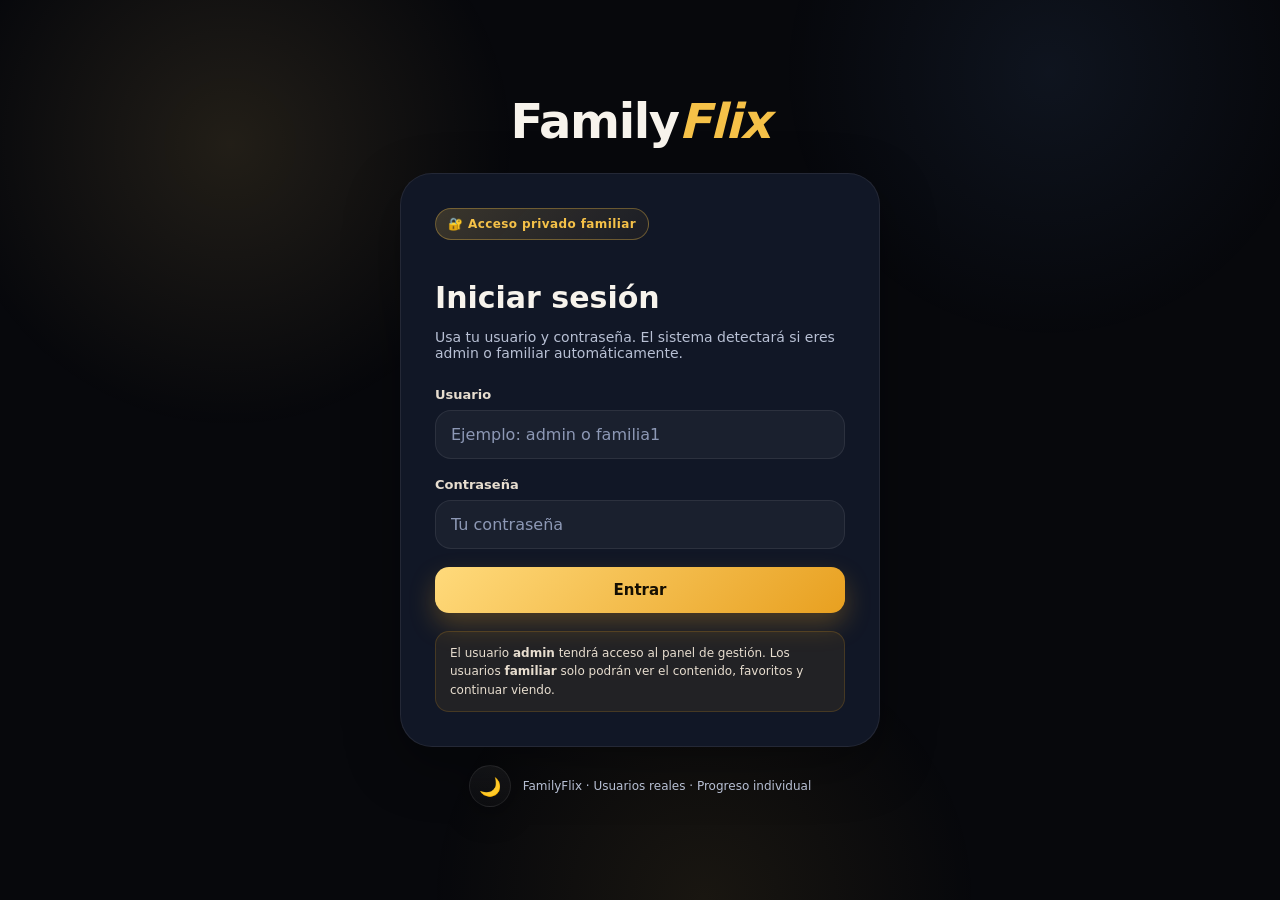
==== commit 6f0ea856: "Update index.html" ====
--- a/index.html
+++ b/index.html
@@ -6,8 +6,8 @@
   <title>FamilyFlix — Iniciar sesión</title>
   <link rel="stylesheet" href="css/style.css">
   <style>
-    body{min-height:100vh;display:grid;place-items:center;padding:24px}
-    .login-shell{width:min(100%,460px);position:relative;z-index:1}
+    body{min-height:100vh;display:grid;place-items:center;padding:24px;background:#07080c}
+    .login-shell{width:min(100%,480px);position:relative;z-index:1}
     .login-card{background:var(--ink2);border:1px solid rgba(245,240,232,.08);border-radius:var(--rxl);padding:34px;box-shadow:var(--gsh)}
     .login-logo{text-align:center;margin-bottom:24px}
     .login-logo .logo{font-size:48px;text-decoration:none}
@@ -15,7 +15,8 @@
     .login-sub{color:var(--cream3);font-size:14px;margin-bottom:26px}
     .role-chip{display:inline-flex;align-items:center;gap:8px;background:var(--ga);border:1px solid var(--gbrd2);border-radius:999px;padding:8px 12px;color:var(--amber);font-size:12px;font-weight:700;letter-spacing:.4px;margin-bottom:20px}
     .hint-box{margin-top:18px;background:rgba(232,160,32,.08);border:1px solid rgba(232,160,32,.18);border-radius:var(--r);padding:12px 14px;color:var(--cream2);font-size:12px;line-height:1.55}
-    .foot-row{display:flex;justify-content:center;gap:12px;align-items:center;margin-top:18px;font-size:12px;color:var(--cream3)}
+    .foot-row{display:flex;justify-content:center;gap:12px;align-items:center;margin-top:18px;font-size:12px;color:var(--cream3);flex-wrap:wrap;text-align:center}
+    @media(max-width:560px){body{padding:16px}.login-card{padding:24px}.login-logo .logo{font-size:40px}.login-hero{font-size:26px}}
   </style>
 </head>
 <body>
--- a/css/style.css
+++ b/css/style.css
@@ -218,7 +218,7 @@
   position:fixed; inset:0; background:rgba(2,5,12,.72); backdrop-filter:blur(8px);
   display:none; align-items:center; justify-content:center; z-index:80; padding:20px;
 }
-.modal-bd.show{display:flex}
+.modal-bd.show,.modal-bd.open{display:flex}
 .modal{
   width:min(1100px,100%); max-height:min(92vh,900px); overflow:auto; background:var(--panel);
   border:1px solid var(--line); border-radius:28px; box-shadow:var(--shadow); display:grid; grid-template-columns:340px 1fr;
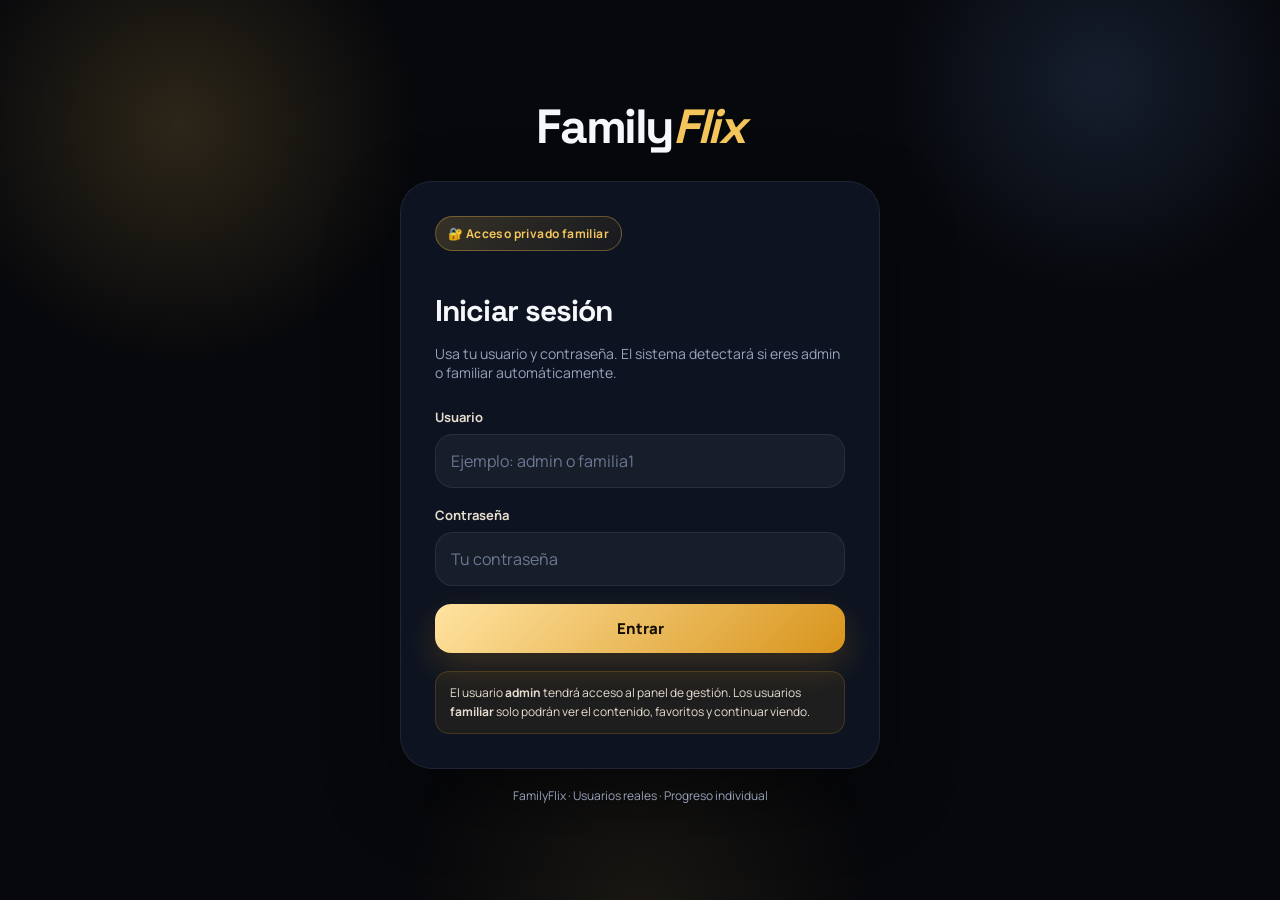
==== commit ff44dec6: "Add files via upload" ====
--- a/index.html
+++ b/index.html
@@ -6,18 +6,18 @@
   <title>FamilyFlix — Iniciar sesión</title>
   <link rel="stylesheet" href="css/style.css">
   <style>
-    body{min-height:100vh;display:grid;place-items:center;padding:24px;background:#07080c}
-    .login-shell{width:min(100%,480px);position:relative;z-index:1}
-    .login-card{background:var(--ink2);border:1px solid rgba(245,240,232,.08);border-radius:var(--rxl);padding:34px;box-shadow:var(--gsh)}
+    body{min-height:100vh;display:grid;place-items:center;padding:24px;background:#07080c}
+    .login-shell{width:min(100%,480px);position:relative;z-index:1}
+    .login-card{background:var(--ink2);border:1px solid rgba(245,240,232,.08);border-radius:var(--rxl);padding:34px;box-shadow:var(--gsh)}
     .login-logo{text-align:center;margin-bottom:24px}
     .login-logo .logo{font-size:48px;text-decoration:none}
     .login-hero{font-family:var(--ff);font-size:30px;margin-bottom:8px;color:var(--cream)}
     .login-sub{color:var(--cream3);font-size:14px;margin-bottom:26px}
     .role-chip{display:inline-flex;align-items:center;gap:8px;background:var(--ga);border:1px solid var(--gbrd2);border-radius:999px;padding:8px 12px;color:var(--amber);font-size:12px;font-weight:700;letter-spacing:.4px;margin-bottom:20px}
     .hint-box{margin-top:18px;background:rgba(232,160,32,.08);border:1px solid rgba(232,160,32,.18);border-radius:var(--r);padding:12px 14px;color:var(--cream2);font-size:12px;line-height:1.55}
-    .foot-row{display:flex;justify-content:center;gap:12px;align-items:center;margin-top:18px;font-size:12px;color:var(--cream3);flex-wrap:wrap;text-align:center}
-    @media(max-width:560px){body{padding:16px}.login-card{padding:24px}.login-logo .logo{font-size:40px}.login-hero{font-size:26px}}
-  </style>
+    .foot-row{display:flex;justify-content:center;gap:12px;align-items:center;margin-top:18px;font-size:12px;color:var(--cream3);flex-wrap:wrap;text-align:center}
+    @media(max-width:560px){body{padding:16px}.login-card{padding:24px}.login-logo .logo{font-size:40px}.login-hero{font-size:26px}}
+  </style>
 </head>
 <body>
   <div class="bg-atm"></div>
--- a/css/style.css
+++ b/css/style.css
@@ -1,3 +1,5 @@
+@import url('https://fonts.googleapis.com/css2?family=Manrope:wght@400;500;700;800&family=Space+Grotesk:wght@500;700;800&display=swap');
+
 :root{
   --bg:#0a0d14;
   --bg2:#101522;
@@ -218,7 +220,7 @@
   position:fixed; inset:0; background:rgba(2,5,12,.72); backdrop-filter:blur(8px);
   display:none; align-items:center; justify-content:center; z-index:80; padding:20px;
 }
-.modal-bd.show,.modal-bd.open{display:flex}
+.modal-bd.show,.modal-bd.open{display:flex}
 .modal{
   width:min(1100px,100%); max-height:min(92vh,900px); overflow:auto; background:var(--panel);
   border:1px solid var(--line); border-radius:28px; box-shadow:var(--shadow); display:grid; grid-template-columns:340px 1fr;
@@ -360,3 +362,639 @@
   .player-topbar{padding:0 12px}
   .next-ep-overlay{left:12px;right:12px;bottom:12px;max-width:none}
 }
+
+/* -------------------------------
+   Dark-only refresh
+--------------------------------*/
+:root{
+  --bg:#05070c;
+  --bg2:#0d1118;
+  --bg3:#131926;
+  --panel:#0d1320;
+  --panel2:#141d2b;
+  --panel3:#0b1019;
+  --text:#f5f7fb;
+  --muted:#98a3bb;
+  --soft:#6c7894;
+  --brand:#f3c55b;
+  --brand2:#d8941c;
+  --brand3:#ffe3a0;
+  --line:rgba(255,255,255,.08);
+  --line2:rgba(255,255,255,.16);
+  --shadow:0 30px 90px rgba(0,0,0,.5);
+  --shadow2:0 14px 34px rgba(0,0,0,.3);
+  --fs:'Manrope',ui-sans-serif,system-ui,-apple-system,Segoe UI,sans-serif;
+  --ff:'Space Grotesk',ui-sans-serif,system-ui,-apple-system,Segoe UI,sans-serif;
+  --nav-h:84px;
+  --gsh:0 28px 74px rgba(0,0,0,.46);
+}
+
+html,body{
+  background:
+    radial-gradient(circle at 0% 0%, rgba(243,197,91,.18), transparent 24%),
+    radial-gradient(circle at 100% 0%, rgba(110,168,255,.12), transparent 18%),
+    radial-gradient(circle at 50% 100%, rgba(243,197,91,.08), transparent 30%),
+    linear-gradient(180deg, #04060b 0%, #070a12 46%, #0a0f18 100%);
+}
+
+body{
+  overflow-x:hidden;
+  color:var(--text);
+}
+
+.bg-atm{
+  background:
+    radial-gradient(circle at 14% 14%, rgba(243,197,91,.16), transparent 18%),
+    radial-gradient(circle at 86% 9%, rgba(110,168,255,.14), transparent 16%),
+    radial-gradient(circle at 50% 100%, rgba(243,197,91,.08), transparent 22%);
+}
+
+.tt{display:none!important}
+
+.nav.solid,
+.player-nav,
+.player-topbar{
+  background:rgba(5,8,13,.82)!important;
+  border-bottom:1px solid var(--line)!important;
+  backdrop-filter:blur(18px);
+}
+
+.nav-inner,
+.player-wrap,
+.page,
+.section,
+.shelf,
+.stats-bar,
+.search-zone,
+.player-zone{
+  max-width:1360px;
+}
+
+.logo{
+  font-family:var(--ff);
+  letter-spacing:-.05em;
+}
+
+.btn{
+  border-radius:16px;
+}
+
+.btn-amber{
+  box-shadow:0 14px 34px rgba(216,148,28,.22);
+}
+
+.inp{
+  min-height:54px;
+  border-radius:18px;
+  background:rgba(255,255,255,.045);
+}
+
+textarea.inp{
+  min-height:124px;
+}
+
+.hero{
+  min-height:72vh;
+  margin-bottom:18px;
+}
+
+.hero-vignette{
+  background:linear-gradient(90deg, rgba(4,6,11,.94) 0%, rgba(4,6,11,.56) 38%, rgba(4,6,11,.16) 64%, rgba(4,6,11,.92) 100%);
+}
+
+.hero-bg::after{
+  background:linear-gradient(180deg, rgba(0,0,0,.04), rgba(0,0,0,.58) 60%, rgba(4,6,11,.97));
+}
+
+.hero-content{
+  padding-bottom:52px;
+}
+
+.hero-title{
+  font-family:var(--ff);
+  max-width:820px;
+}
+
+.hero-desc,
+.hero-synopsis{
+  max-width:720px;
+  font-size:15px;
+  line-height:1.8;
+  color:#d8deea;
+}
+
+.hero-progress{margin-top:18px;max-width:360px}
+.hero-prog-bar{height:8px;border-radius:999px;background:rgba(255,255,255,.14);overflow:hidden}
+.hero-prog-fill{height:100%;background:linear-gradient(90deg,var(--brand3),var(--brand2))}
+.hero-prog-label{font-size:12px;color:var(--muted);margin-top:8px}
+
+.search-zone{
+  padding-top:8px;
+}
+
+.section{
+  max-width:1360px;
+  margin:30px auto 0;
+  padding:0 24px;
+}
+
+.section-head{
+  display:flex;
+  align-items:center;
+  gap:16px;
+  margin-bottom:14px;
+}
+
+.section-title{
+  display:flex;
+  align-items:center;
+  gap:10px;
+  margin:0;
+  font-family:var(--ff);
+  font-size:clamp(20px,2vw,28px);
+  font-weight:800;
+  letter-spacing:-.03em;
+}
+
+.section-title span{
+  display:inline-grid;
+  place-items:center;
+  width:30px;
+  height:30px;
+  border-radius:999px;
+  background:rgba(243,197,91,.12);
+  color:var(--brand3);
+  font-size:14px;
+}
+
+.section-line{
+  flex:1;
+  height:1px;
+  background:linear-gradient(90deg, rgba(243,197,91,.28), rgba(255,255,255,.05));
+}
+
+.section-sub{
+  padding:0 0 10px!important;
+  color:var(--muted)!important;
+}
+
+.scroll-row{
+  display:grid;
+  grid-auto-flow:column;
+  grid-auto-columns:minmax(240px,24vw);
+  gap:18px;
+  overflow:auto;
+  padding:4px 2px 8px;
+  scrollbar-width:thin;
+}
+
+.card,
+.card-sm,
+.media-card,
+.episode-card,
+.cardx,
+.stat,
+.acard,
+.success-card,
+.progress-card,
+.main-card,
+.side-card{
+  background:linear-gradient(180deg, rgba(19,27,42,.98), rgba(9,14,23,.98));
+  border:1px solid var(--line);
+  box-shadow:var(--shadow2);
+}
+
+.card,
+.card-sm,
+.media-card,
+.episode-card{
+  overflow:hidden;
+  border-radius:26px;
+}
+
+.card:hover,
+.media-card:hover,
+.episode-card:hover{
+  border-color:var(--line2);
+}
+
+.card-img,
+.media-card__image,
+.episode-card__image{
+  position:relative;
+  overflow:hidden;
+  background:#0b111b;
+}
+
+.card-img{aspect-ratio:16/9}
+.media-card__image{aspect-ratio:2/3}
+.episode-card__image{aspect-ratio:16/9}
+
+.card-img img,
+.media-card__image img,
+.episode-card__image img,
+.modal-img img,
+.hero-bg img,
+.ep-thumb img{
+  width:100%;
+  height:100%;
+  object-fit:cover;
+}
+
+.card-ph,
+.media-fallback{
+  width:100%;
+  height:100%;
+  display:flex;
+  flex-direction:column;
+  align-items:center;
+  justify-content:center;
+  gap:10px;
+  text-align:center;
+  padding:16px;
+  color:rgba(255,255,255,.3);
+  font-size:clamp(36px,6vw,58px);
+  background:
+    radial-gradient(circle at top, rgba(243,197,91,.14), transparent 30%),
+    linear-gradient(135deg,#18203a,#0f1626 56%, #0b1019);
+}
+
+.media-fallback strong{
+  font-size:inherit;
+  line-height:1;
+}
+
+.media-fallback span{
+  max-width:18ch;
+  color:var(--muted);
+  font-size:12px;
+  font-weight:700;
+  letter-spacing:.04em;
+  text-transform:uppercase;
+}
+
+.media-image-shell,
+.media-image-shell img{
+  width:100%;
+  height:100%;
+}
+
+.media-card__btn,
+.episode-card__btn{
+  display:block;
+  width:100%;
+  padding:0;
+  border:none;
+  background:none;
+  color:inherit;
+  text-align:left;
+}
+
+.card-body,
+.media-card__body,
+.episode-card__body{
+  padding:16px 16px 18px;
+}
+
+.media-card__title,
+.episode-card__title,
+.card-title,
+.modal-title,
+.title,
+.login-hero{
+  font-family:var(--ff);
+  letter-spacing:-.03em;
+}
+
+.media-card__title,
+.episode-card__title{
+  margin:0 0 8px;
+  font-size:18px;
+  line-height:1.15;
+}
+
+.media-card__meta,
+.episode-card__meta,
+.card-sub,
+.rowx .meta,
+.file-summary{
+  color:var(--muted);
+}
+
+.card-shine{
+  position:absolute;
+  inset:0;
+  background:linear-gradient(120deg, transparent 0%, rgba(255,255,255,.08) 48%, transparent 100%);
+  transform:translateX(-120%);
+  transition:transform .7s var(--ease);
+}
+
+.card:hover .card-shine,
+.card-sm:hover .card-shine{
+  transform:translateX(120%);
+}
+
+.prog-strip{
+  position:absolute;
+  left:10px;
+  right:10px;
+  bottom:10px;
+  height:6px;
+  border-radius:999px;
+  background:rgba(255,255,255,.18);
+  overflow:hidden;
+}
+
+.prog-fill{
+  height:100%;
+  background:linear-gradient(90deg,var(--brand3),var(--brand2));
+}
+
+.episode-grid{
+  display:grid;
+  grid-template-columns:repeat(auto-fit,minmax(220px,1fr));
+  gap:14px;
+}
+
+.season-block{
+  margin-top:18px;
+  padding-top:18px;
+  border-top:1px solid var(--line);
+}
+
+.season-block h4{
+  margin:0 0 12px;
+  color:var(--brand3);
+  font-family:var(--ff);
+}
+
+.modal{
+  background:linear-gradient(180deg, rgba(17,24,38,.98), rgba(9,14,23,.98));
+}
+
+.modal-img,
+.preview-frame{
+  background:#091019;
+}
+
+.rowx{
+  align-items:flex-start;
+  flex-wrap:wrap;
+}
+
+.rowx > div:last-child{
+  margin-left:auto;
+}
+
+.stats{
+  display:grid;
+  grid-template-columns:repeat(auto-fit,minmax(180px,1fr))!important;
+}
+
+.grid2,
+.grid3,
+.grid4{
+  grid-template-columns:repeat(auto-fit,minmax(220px,1fr))!important;
+}
+
+.file-toolbar{
+  grid-template-columns:minmax(0,1fr) auto!important;
+}
+
+.helper,
+.hint-box{
+  background:linear-gradient(180deg, rgba(243,197,91,.1), rgba(243,197,91,.05));
+  border-color:rgba(243,197,91,.24);
+}
+
+.no-video-msg{
+  min-height:min(56vw,420px);
+  display:grid;
+  place-items:center;
+  gap:10px;
+  padding:28px;
+  text-align:center;
+  background:linear-gradient(180deg,#091019,#05070c);
+  color:var(--muted);
+}
+
+.no-video-msg .icon{
+  font-size:54px;
+}
+
+.no-video-msg h3{
+  margin:0;
+  font-family:var(--ff);
+  font-size:28px;
+  color:var(--text);
+}
+
+.no-video-msg p{
+  margin:0;
+  max-width:420px;
+  line-height:1.7;
+}
+
+.err-box{
+  padding:14px 16px;
+  border-radius:16px;
+  background:rgba(255,107,107,.12);
+  border:1px solid rgba(255,107,107,.28);
+  color:#ffb3b3;
+  font-size:13px;
+  margin-bottom:16px;
+}
+
+@media (max-width: 980px){
+  :root{--nav-h:74px}
+  .hero{min-height:64vh}
+  .scroll-row{grid-auto-columns:minmax(220px,70vw)}
+  .section,
+  .shelf,
+  .search-zone,
+  .page,
+  .player-zone,
+  .stats-bar{padding-left:18px!important;padding-right:18px!important}
+  .section-head{flex-direction:column;align-items:flex-start;gap:10px}
+  .section-line{width:100%}
+  .file-toolbar{grid-template-columns:1fr!important}
+}
+
+@media (max-width: 640px){
+  .hero{min-height:58vh}
+  .hero-content{padding:0 16px 28px}
+  .hero-desc,
+  .hero-synopsis{font-size:14px}
+  .scroll-row{grid-auto-columns:minmax(210px,82vw)}
+  .grid-cards,
+  .episode-grid{grid-template-columns:1fr!important}
+  .page{padding-top:calc(var(--nav-h) + 18px)!important}
+  .cardx,
+  .acard,
+  .main-card,
+  .side-card{padding:18px!important}
+  .rowx > div:last-child{margin-left:0;width:100%}
+}
+
+@media (max-width: 720px){
+  .nav{
+    position:sticky;
+    top:0;
+    background:rgba(5,8,13,.94)!important;
+    border-bottom:1px solid var(--line)!important;
+    backdrop-filter:blur(18px);
+  }
+
+  .nav-inner{
+    height:auto;
+    min-height:0;
+    padding:10px 14px 12px!important;
+    display:grid;
+    grid-template-columns:minmax(0,1fr) auto;
+    grid-template-areas:
+      "logo actions"
+      "tabs tabs";
+    gap:10px 12px;
+    align-items:center;
+  }
+
+  .nav-inner > .logo{
+    grid-area:logo;
+    min-width:0;
+  }
+
+  .nav-r{
+    grid-area:actions;
+    margin-left:0;
+    gap:8px;
+    justify-content:flex-end;
+  }
+
+  .nav-tabs{
+    grid-area:tabs;
+    width:100%;
+    display:flex;
+    flex-wrap:nowrap;
+    overflow-x:auto;
+    gap:8px;
+    padding-top:4px;
+    scrollbar-width:none;
+  }
+
+  .nav-tabs::-webkit-scrollbar{
+    display:none;
+  }
+
+  #navProfile{
+    display:none!important;
+  }
+
+  .nav-tab,
+  .chip,
+  .stab,
+  .atab,
+  .nav .btn{
+    padding:10px 12px;
+    font-size:12px;
+    white-space:nowrap;
+  }
+
+  .logo{
+    font-size:28px;
+  }
+
+  .mt{
+    margin-top:0!important;
+  }
+
+  .page{
+    padding-top:18px!important;
+  }
+
+  .hero{
+    min-height:auto!important;
+    margin:10px 12px 18px;
+    border:1px solid var(--line);
+    border-radius:28px;
+    overflow:hidden;
+  }
+
+  .hero-content{
+    min-height:420px;
+    padding:22px 18px 22px!important;
+    display:flex;
+    flex-direction:column;
+    justify-content:flex-end;
+  }
+
+  .hero-desc,
+  .hero-synopsis{
+    display:-webkit-box;
+    -webkit-box-orient:vertical;
+    -webkit-line-clamp:4;
+    overflow:hidden;
+    max-width:none;
+  }
+
+  .search-zone,
+  .section,
+  .shelf,
+  .page,
+  .stats-bar{
+    padding-left:12px!important;
+    padding-right:12px!important;
+  }
+}
+
+@media (max-width: 520px){
+  .nav-r{
+    width:100%;
+    justify-content:flex-end;
+  }
+
+  .nav-r .btn{
+    flex:0 0 auto;
+    padding:9px 11px!important;
+    font-size:12px!important;
+  }
+
+  .nav-tabs{
+    padding-top:2px;
+  }
+
+  .hero-title{
+    font-size:clamp(26px,10vw,40px)!important;
+  }
+
+  .hero-desc,
+  .hero-synopsis{
+    font-size:13px;
+    line-height:1.65;
+  }
+
+  .hero-meta{
+    gap:8px;
+  }
+
+  .hero-meta span{
+    padding:7px 9px;
+  }
+
+  .hero{
+    margin:8px 10px 16px;
+    border-radius:24px;
+  }
+
+  .hero-content{
+    min-height:380px;
+    padding:18px 14px 18px!important;
+  }
+
+  .hero-eyebrow{
+    margin-bottom:10px;
+  }
+
+  .hero-actions .btn{
+    width:100%;
+  }
+}
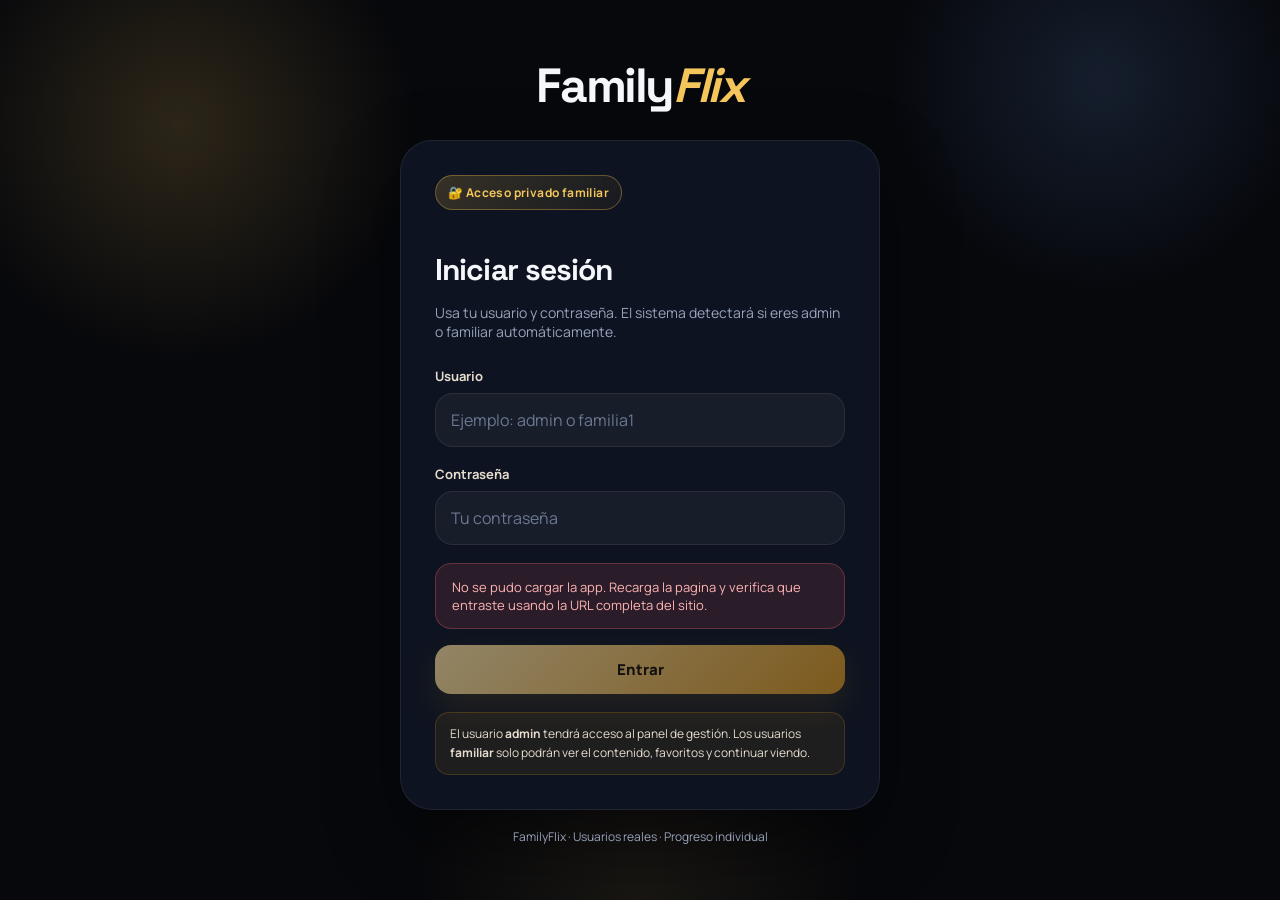
==== commit 11f83b9b: "Update index.html" ====
--- a/index.html
+++ b/index.html
@@ -4,20 +4,30 @@
   <meta charset="UTF-8">
   <meta name="viewport" content="width=device-width,initial-scale=1">
   <title>FamilyFlix — Iniciar sesión</title>
+  <script>
+    (function () {
+      const path = window.location.pathname || '/';
+      const isHtmlFile = /\/[^/]+\.[^/]+$/.test(path);
+      if (!isHtmlFile && !path.endsWith('/')) {
+        window.location.replace(`${path}/${window.location.search}${window.location.hash}`);
+      }
+    })();
+  </script>
+  <link rel="icon" href="data:,">
   <link rel="stylesheet" href="css/style.css">
   <style>
-    body{min-height:100vh;display:grid;place-items:center;padding:24px;background:#07080c}
-    .login-shell{width:min(100%,480px);position:relative;z-index:1}
-    .login-card{background:var(--ink2);border:1px solid rgba(245,240,232,.08);border-radius:var(--rxl);padding:34px;box-shadow:var(--gsh)}
+    body{min-height:100vh;display:grid;place-items:center;padding:24px;background:#07080c}
+    .login-shell{width:min(100%,480px);position:relative;z-index:1}
+    .login-card{background:var(--ink2);border:1px solid rgba(245,240,232,.08);border-radius:var(--rxl);padding:34px;box-shadow:var(--gsh)}
     .login-logo{text-align:center;margin-bottom:24px}
     .login-logo .logo{font-size:48px;text-decoration:none}
     .login-hero{font-family:var(--ff);font-size:30px;margin-bottom:8px;color:var(--cream)}
     .login-sub{color:var(--cream3);font-size:14px;margin-bottom:26px}
     .role-chip{display:inline-flex;align-items:center;gap:8px;background:var(--ga);border:1px solid var(--gbrd2);border-radius:999px;padding:8px 12px;color:var(--amber);font-size:12px;font-weight:700;letter-spacing:.4px;margin-bottom:20px}
     .hint-box{margin-top:18px;background:rgba(232,160,32,.08);border:1px solid rgba(232,160,32,.18);border-radius:var(--r);padding:12px 14px;color:var(--cream2);font-size:12px;line-height:1.55}
-    .foot-row{display:flex;justify-content:center;gap:12px;align-items:center;margin-top:18px;font-size:12px;color:var(--cream3);flex-wrap:wrap;text-align:center}
-    @media(max-width:560px){body{padding:16px}.login-card{padding:24px}.login-logo .logo{font-size:40px}.login-hero{font-size:26px}}
-  </style>
+    .foot-row{display:flex;justify-content:center;gap:12px;align-items:center;margin-top:18px;font-size:12px;color:var(--cream3);flex-wrap:wrap;text-align:center}
+    @media(max-width:560px){body{padding:16px}.login-card{padding:24px}.login-logo .logo{font-size:40px}.login-hero{font-size:26px}}
+  </style>
 </head>
 <body>
   <div class="bg-atm"></div>
@@ -32,6 +42,7 @@
       <h1 class="login-hero">Iniciar sesión</h1>
       <p class="login-sub">Usa tu usuario y contraseña. El sistema detectará si eres admin o familiar automáticamente.</p>
 
+      <form id="loginForm">
       <div class="form-g">
         <label for="usuario">Usuario</label>
         <input class="inp" id="usuario" type="text" placeholder="Ejemplo: admin o familia1" autocomplete="username">
@@ -44,7 +55,8 @@
 
       <div id="loginError" class="err-box" style="display:none"></div>
 
-      <button class="btn btn-amber btn-full btn-lg" id="loginBtn">Entrar</button>
+      <button class="btn btn-amber btn-full btn-lg" id="loginBtn" type="submit">Entrar</button>
+      </form>
 
       <div class="hint-box">
         El usuario <strong>admin</strong> tendrá acceso al panel de gestión. Los usuarios <strong>familiar</strong> solo podrán ver el contenido, favoritos y continuar viendo.
@@ -59,7 +71,8 @@
 
   <script src="js/shared.js"></script>
   <script>
-    if (isLoggedIn()) window.location.href = 'home.html';
+    const WELCOME_PENDING_KEY = 'ff_welcome_pending';
+    const loginForm = document.getElementById('loginForm');
 
     const usuarioEl = document.getElementById('usuario');
     const passwordEl = document.getElementById('password');
@@ -71,7 +84,29 @@
       loginError.textContent = msg;
     }
 
+    if (typeof isLoggedIn !== 'function' || typeof loginUser !== 'function') {
+      console.error('FamilyFlix no pudo cargar js/shared.js correctamente.');
+      loginBtn.disabled = true;
+      setError('No se pudo cargar la app. Recarga la pagina y verifica que entraste usando la URL completa del sitio.');
+    } else if (isLoggedIn()) {
+      window.location.href = 'home.html';
+    }
+
+    function markWelcomePending(user = {}) {
+      const payload = JSON.stringify({
+        ts: Date.now(),
+        nombre: user.nombreMostrado || user.usuario || 'Familia'
+      });
+      sessionStorage.setItem(WELCOME_PENDING_KEY, payload);
+      localStorage.setItem(WELCOME_PENDING_KEY, payload);
+    }
+
     async function doLogin() {
+      if (typeof loginUser !== 'function' || typeof setSession !== 'function') {
+        setError('No se pudo cargar la app. Recarga la pagina y verifica la URL del sitio.');
+        return;
+      }
+
       const usuario = usuarioEl.value.trim();
       const password = passwordEl.value.trim();
       setError('');
@@ -87,6 +122,7 @@
       try {
         const res = await loginUser(usuario, password);
         setSession({ ok: true, user: res.user });
+        markWelcomePending(res.user);
         showToast(`Bienvenido, ${res.user.nombreMostrado || res.user.usuario}`);
         window.location.href = 'home.html';
       } catch (error) {
@@ -97,10 +133,12 @@
       }
     }
 
-    loginBtn.addEventListener('click', doLogin);
-    [usuarioEl, passwordEl].forEach(el => el.addEventListener('keydown', (e) => {
-      if (e.key === 'Enter') doLogin();
-    }));
+    if (loginForm) {
+      loginForm.addEventListener('submit', (event) => {
+        event.preventDefault();
+        doLogin();
+      });
+    }
   </script>
 </body>
 </html>
--- a/css/style.css
+++ b/css/style.css
@@ -1,1000 +1,1868 @@
-@import url('https://fonts.googleapis.com/css2?family=Manrope:wght@400;500;700;800&family=Space+Grotesk:wght@500;700;800&display=swap');
-
-:root{
-  --bg:#0a0d14;
-  --bg2:#101522;
-  --bg3:#151b2d;
-  --panel:#111726;
-  --panel2:#171f31;
-  --panel3:#0e1421;
-  --line:rgba(255,255,255,.08);
-  --line2:rgba(255,255,255,.14);
-  --text:#f7f3ec;
-  --muted:#b8c0d4;
-  --soft:#8d98b5;
-  --brand:#f5c148;
-  --brand2:#e8a020;
-  --brand3:#ffda7b;
-  --ok:#2ecc71;
-  --danger:#ff6b6b;
-  --info:#6ea8ff;
-  --shadow:0 20px 60px rgba(0,0,0,.35);
-  --shadow2:0 10px 28px rgba(0,0,0,.25);
-  --blur:blur(16px);
-  --r:14px;
-  --rm:18px;
-  --rl:24px;
-  --rxl:32px;
-  --nav-h:78px;
-  --fs:Inter,ui-sans-serif,system-ui,-apple-system,Segoe UI,Roboto,Arial,sans-serif;
-  --ff:Inter,ui-sans-serif,system-ui,-apple-system,Segoe UI,Roboto,Arial,sans-serif;
-  --t:.24s;
-  --ease:cubic-bezier(.2,.8,.2,1);
-  --gb:linear-gradient(180deg, rgba(255,255,255,.05), rgba(255,255,255,.02));
-  --ga:linear-gradient(135deg, rgba(245,193,72,.18), rgba(232,160,32,.05));
-  --gbrd:rgba(245,193,72,.18);
-  --gbrd2:rgba(245,193,72,.34);
-  --gsh:0 18px 54px rgba(0,0,0,.34);
-  --cream:var(--text);
-  --cream2:#e7ddcf;
-  --cream3:var(--muted);
-  --ink:var(--bg);
-  --ink2:var(--panel);
-  --ink3:var(--panel2);
-  --amber:var(--brand);
-}
-
-:root[data-theme="light"]{
-  --bg:#f4f6fb;
-  --bg2:#ffffff;
-  --bg3:#edf1f8;
-  --panel:#ffffff;
-  --panel2:#f7f9fd;
-  --panel3:#eef2f8;
-  --line:rgba(15,23,42,.08);
-  --line2:rgba(15,23,42,.14);
-  --text:#111827;
-  --muted:#51607b;
-  --soft:#76839b;
-  --shadow:0 20px 55px rgba(15,23,42,.1);
-  --shadow2:0 10px 28px rgba(15,23,42,.08);
-  --gb:linear-gradient(180deg, rgba(15,23,42,.02), rgba(15,23,42,.01));
-  --ga:linear-gradient(135deg, rgba(245,193,72,.22), rgba(232,160,32,.08));
-}
-
-*{box-sizing:border-box}
-html{scroll-behavior:smooth}
-body{
-  margin:0;
-  min-height:100vh;
-  font-family:var(--fs);
-  color:var(--text);
-  background:
-    radial-gradient(circle at top left, rgba(245,193,72,.12), transparent 28%),
-    radial-gradient(circle at top right, rgba(110,168,255,.08), transparent 24%),
-    linear-gradient(180deg, var(--bg), #070a11 56%, var(--bg));
-}
-a{color:inherit;text-decoration:none}
-img{max-width:100%;display:block}
-button,input,select,textarea{font:inherit}
-button{cursor:pointer}
-textarea{resize:vertical}
-
-.bg-atm{
-  position:fixed; inset:0; pointer-events:none; z-index:0;
-  background:
-    radial-gradient(circle at 18% 16%, rgba(255,210,120,.11), transparent 22%),
-    radial-gradient(circle at 82% 8%, rgba(110,168,255,.08), transparent 20%),
-    radial-gradient(circle at 55% 100%, rgba(245,193,72,.08), transparent 24%);
-}
-
-.logo{font-size:30px;font-weight:900;letter-spacing:-.03em}
-.logo span{color:var(--amber);font-style:italic}
-
-.nav{
-  position:fixed; top:0; left:0; right:0; z-index:50;
-  background:transparent; transition:all var(--t) var(--ease);
-}
-.nav.solid{backdrop-filter:var(--blur);background:rgba(7,10,17,.72);border-bottom:1px solid var(--line)}
-:root[data-theme="light"] .nav.solid{background:rgba(255,255,255,.78)}
-.nav.hidden{transform:translateY(-100%)}
-.nav-inner{
-  height:var(--nav-h); max-width:1320px; margin:0 auto; padding:0 24px;
-  display:flex; align-items:center; gap:18px; justify-content:space-between;
-}
-.nav-tabs,.nav-r{display:flex; align-items:center; gap:10px; flex-wrap:wrap}
-.nav-tab,.chip,.stab,.atab{
-  border:1px solid var(--line); background:var(--gb); color:var(--muted);
-  border-radius:999px; padding:11px 16px; font-weight:700; font-size:13px;
-  transition:all var(--t) var(--ease);
-}
-.nav-tab:hover,.chip:hover,.stab:hover,.atab:hover{transform:translateY(-1px);border-color:var(--line2);color:var(--text)}
-.nav-tab.active,.chip.on,.stab.on,.atab.on{background:var(--amber); color:#120f06; border-color:transparent; box-shadow:0 8px 24px rgba(245,193,72,.24)}
-
-.btn{
-  border:none; border-radius:14px; padding:12px 18px; font-weight:800;
-  transition:transform var(--t) var(--ease), box-shadow var(--t) var(--ease), background var(--t) var(--ease), opacity var(--t) var(--ease);
-  display:inline-flex; align-items:center; justify-content:center; gap:8px; text-decoration:none;
-}
-.btn:hover{transform:translateY(-1px)}
-.btn:disabled{opacity:.55;cursor:not-allowed;transform:none}
-.btn-full{width:100%}
-.btn-lg{padding:14px 20px;font-size:15px}
-.btn-amber{background:linear-gradient(135deg, var(--brand3), var(--brand2)); color:#150f02; box-shadow:0 12px 26px rgba(232,160,32,.28)}
-.btn-ghost{background:rgba(255,255,255,.05); color:var(--text); border:1px solid var(--line)}
-.btn-outline{background:transparent; color:var(--text); border:1px solid var(--line2)}
-.btn-outline:hover,.btn-ghost:hover{background:rgba(255,255,255,.08)}
-
-.tt{
-  width:42px; height:42px; border-radius:999px; border:1px solid var(--line);
-  background:var(--gb); position:relative; box-shadow:var(--shadow2)
-}
-.tt::before{
-  content:'☀️'; position:absolute; inset:0; display:grid; place-items:center; font-size:18px;
-}
-:root[data-theme="dark"] .tt::before{content:'🌙'}
-
-label{display:block;font-size:13px;font-weight:700;color:var(--cream2);margin-bottom:8px}
-.inp{
-  width:100%; border:1px solid var(--line); background:rgba(255,255,255,.04);
-  color:var(--text); border-radius:16px; padding:14px 15px; outline:none;
-  transition:border-color var(--t), box-shadow var(--t), background var(--t);
-}
-.inp:focus{border-color:var(--gbrd2); box-shadow:0 0 0 4px rgba(245,193,72,.12); background:rgba(255,255,255,.06)}
-.inp::placeholder{color:var(--soft)}
-select.inp{appearance:none;background-image:linear-gradient(45deg,transparent 50%,var(--soft) 50%),linear-gradient(135deg,var(--soft) 50%,transparent 50%);background-position:calc(100% - 20px) calc(1em + 6px),calc(100% - 14px) calc(1em + 6px);background-size:6px 6px,6px 6px;background-repeat:no-repeat;padding-right:40px}
-.form-g{margin-bottom:18px}
-.form-row{display:grid;grid-template-columns:repeat(2,minmax(0,1fr));gap:14px}
-
-.hero{
-  position:relative; min-height:66vh; display:flex; align-items:flex-end; overflow:hidden;
-  border-bottom:1px solid var(--line); margin-bottom:10px;
-}
-.hero-bg,.hero-vignette,.hero-content{position:absolute;inset:0}
-.hero-bg img,.hero-bg video{width:100%;height:100%;object-fit:cover}
-.hero-bg::after{content:'';position:absolute;inset:0;background:linear-gradient(180deg,rgba(0,0,0,.06),rgba(0,0,0,.54) 68%,rgba(7,10,17,.95))}
-.hero-bg-ph{height:100%;display:grid;place-items:center;font-size:120px;color:rgba(255,255,255,.18);background:linear-gradient(135deg,#131a2b,#1d2740)}
-.hero-vignette{background:linear-gradient(90deg, rgba(7,10,17,.88) 0%, rgba(7,10,17,.45) 35%, rgba(7,10,17,.15) 60%, rgba(7,10,17,.82) 100%)}
-.hero-content{
-  position:relative; z-index:2; inset:auto; max-width:1320px; width:100%; margin:0 auto; padding:0 24px 44px;
-}
-.hero-eyebrow{display:inline-flex;align-items:center;gap:8px;padding:8px 12px;border-radius:999px;background:rgba(255,255,255,.08);backdrop-filter:blur(8px);font-size:12px;font-weight:800;color:var(--cream2);margin-bottom:14px}
-.hero-title{max-width:760px;font-size:clamp(34px,5vw,72px);line-height:.98;font-weight:900;letter-spacing:-.04em;margin:0 0 10px}
-.hero-meta{display:flex;gap:10px;flex-wrap:wrap;margin:0 0 16px;color:var(--cream2);font-weight:700}
-.hero-meta span{padding:8px 12px;border-radius:999px;background:rgba(255,255,255,.08);border:1px solid rgba(255,255,255,.06);font-size:12px}
-.hero-synopsis{max-width:640px;font-size:15px;line-height:1.7;color:var(--cream2);margin:0 0 24px}
-.hero-actions{display:flex;gap:12px;flex-wrap:wrap}
-
-.stats-bar,.search-zone,.content-wrap,.page,.player-zone{position:relative;z-index:1}
-.stats-bar{
-  max-width:1320px; margin:18px auto 0; padding:0 24px; display:grid; gap:14px;
-  grid-template-columns:repeat(4,minmax(0,1fr));
-}
-.stat-card{background:var(--gb); border:1px solid var(--line); border-radius:22px; padding:18px; box-shadow:var(--shadow2)}
-.stat-label{font-size:12px;color:var(--muted);text-transform:uppercase;letter-spacing:.08em;margin-bottom:6px}
-.stat-value{font-size:32px;font-weight:900;letter-spacing:-.04em}
-.stat-sub{font-size:12px;color:var(--soft);margin-top:4px}
-
-.search-zone{max-width:1320px;margin:18px auto 0;padding:0 24px 12px}
-.search-box{position:relative;max-width:760px;margin-bottom:16px}
-.search-box .si{position:absolute;left:16px;top:50%;transform:translateY(-50%);z-index:1;opacity:.75}
-.search-box .inp{padding-left:44px;height:52px;border-radius:18px}
-.filter-chips{display:flex;gap:10px;flex-wrap:wrap}
-
-.load-state,.empty{
-  min-height:220px; display:flex; flex-direction:column; align-items:center; justify-content:center; gap:12px;
-  color:var(--muted); text-align:center;
-}
-.spin,.spin-sm{border-radius:999px;animation:spin .9s linear infinite}
-.spin{width:30px;height:30px;border:3px solid rgba(255,255,255,.12);border-top-color:var(--amber)}
-.spin-sm{width:16px;height:16px;border:2px solid rgba(255,255,255,.15);border-top-color:var(--amber)}
-@keyframes spin{to{transform:rotate(360deg)}}
-
-.shelf{max-width:1320px;margin:28px auto 0;padding:0 24px}
-.shelf-head{display:flex;align-items:end;justify-content:space-between;gap:12px;margin-bottom:14px}
-.shelf-title{font-size:24px;font-weight:900;letter-spacing:-.03em;margin:0}
-.shelf-sub{font-size:13px;color:var(--muted)}
-.row-scroll{display:grid;grid-auto-flow:column;grid-auto-columns:minmax(200px, 18vw);gap:16px;overflow:auto;padding-bottom:4px;scrollbar-width:thin}
-.grid-cards{display:grid;grid-template-columns:repeat(auto-fill,minmax(210px,1fr));gap:18px}
-.card{
-  position:relative;overflow:hidden;border-radius:24px;background:linear-gradient(180deg,#1a2236,#101625);border:1px solid var(--line);box-shadow:var(--shadow2);transition:transform .28s var(--ease), box-shadow .28s var(--ease), border-color .28s var(--ease);
-}
-.card:hover{transform:translateY(-4px) scale(1.01);box-shadow:var(--shadow);border-color:var(--line2)}
-.card-media{position:relative;aspect-ratio:2/3;background:#0f1420}
-.card-media img{width:100%;height:100%;object-fit:cover}
-.card-ph{width:100%;height:100%;display:grid;place-items:center;font-size:56px;color:rgba(255,255,255,.22);background:linear-gradient(135deg,#18203a,#121a2b)}
-.card-body{padding:14px 14px 16px}
-.card-title{font-size:16px;line-height:1.2;font-weight:800;margin:0 0 6px;display:-webkit-box;-webkit-line-clamp:2;-webkit-box-orient:vertical;overflow:hidden}
-.card-meta{display:flex;gap:8px;flex-wrap:wrap;font-size:12px;color:var(--muted);margin-bottom:10px}
-.card-actions{display:flex;gap:8px;flex-wrap:wrap}
-.card .btn{padding:10px 12px;font-size:12px;border-radius:12px}
-.badge{position:absolute;top:12px;left:12px;padding:8px 10px;border-radius:999px;font-size:11px;font-weight:900;letter-spacing:.04em;backdrop-filter:blur(10px);border:1px solid rgba(255,255,255,.08)}
-.badge-new{background:rgba(245,193,72,.95);color:#141006}
-.badge-serie{background:rgba(110,168,255,.95);color:#07111f}
-.badge-wip{background:rgba(17,24,39,.82);color:#fff}
-.badge-done{background:rgba(46,204,113,.92);color:#08140d}
-.card-progress{position:absolute;left:10px;right:10px;bottom:10px;height:6px;border-radius:999px;background:rgba(255,255,255,.18);overflow:hidden}
-.card-progress > span{display:block;height:100%;background:linear-gradient(90deg,var(--brand3),var(--brand2))}
-
-.modal-bd{
-  position:fixed; inset:0; background:rgba(2,5,12,.72); backdrop-filter:blur(8px);
-  display:none; align-items:center; justify-content:center; z-index:80; padding:20px;
-}
-.modal-bd.show,.modal-bd.open{display:flex}
-.modal{
-  width:min(1100px,100%); max-height:min(92vh,900px); overflow:auto; background:var(--panel);
-  border:1px solid var(--line); border-radius:28px; box-shadow:var(--shadow); display:grid; grid-template-columns:340px 1fr;
-}
-.modal-img{min-height:100%; background:linear-gradient(135deg,#18203a,#101625)}
-.modal-img img{width:100%;height:100%;object-fit:cover}
-.modal-body{padding:28px}
-.modal-eyebrow{font-size:12px;text-transform:uppercase;letter-spacing:.12em;color:var(--brand3);font-weight:900;margin-bottom:10px}
-.modal-title{font-size:clamp(28px,4vw,42px);line-height:1.02;margin:0 0 12px;font-weight:900}
-.modal-meta{display:flex;gap:10px;flex-wrap:wrap;margin-bottom:14px;color:var(--muted);font-weight:700}
-.modal-meta span{padding:8px 11px;border:1px solid var(--line);border-radius:999px;background:var(--gb);font-size:12px}
-.modal-synopsis{font-size:15px;line-height:1.7;color:var(--cream2);margin-bottom:18px}
-.modal-tags,.info-tags{display:flex;gap:8px;flex-wrap:wrap;margin-bottom:18px}
-.modal-tags span,.info-tags span{padding:8px 11px;border-radius:999px;background:rgba(255,255,255,.05);border:1px solid var(--line);font-size:12px;color:var(--cream2)}
-.modal-actions{display:flex;gap:10px;flex-wrap:wrap}
-.modal-actions .btn{padding:12px 16px}
-.modal-prog{margin-bottom:18px}
-.modal-prog-bar{height:8px;border-radius:999px;background:rgba(255,255,255,.12);overflow:hidden}
-.modal-prog-fill{height:100%;background:linear-gradient(90deg,var(--brand3),var(--brand2))}
-.modal-prog-lbl{font-size:12px;color:var(--muted);margin-top:8px}
-.ep-list{margin-top:22px;padding-top:18px;border-top:1px solid var(--line)}
-.ep-list-title{font-size:18px;font-weight:900;margin-bottom:14px}
-.ep-season{margin-bottom:16px}
-.ep-season h4{margin:0 0 10px;font-size:14px;color:var(--brand3)}
-.ep-card{display:flex;gap:14px;align-items:center;padding:12px;border-radius:18px;background:var(--gb);border:1px solid var(--line);margin-bottom:10px}
-.ep-thumb{width:90px;height:54px;border-radius:12px;overflow:hidden;background:#111827;flex-shrink:0}
-.ep-thumb img{width:100%;height:100%;object-fit:cover}
-.ep-title{font-size:14px;font-weight:800;margin-bottom:4px}
-.ep-meta{font-size:12px;color:var(--muted)}
-
-.page{max-width:1320px;margin:0 auto;padding:calc(var(--nav-h) + 26px) 24px 64px}
-.page-title{font-size:clamp(32px,5vw,52px);line-height:1.02;margin:0 0 6px;font-weight:900;letter-spacing:-.04em}
-.page-title span{color:var(--amber);font-style:italic}
-.page-sub{font-size:14px;color:var(--muted);margin:0 0 26px}
-.admin-tabs,.sub-tabs{display:flex;gap:10px;flex-wrap:wrap;margin-bottom:20px}
-.acard,.success-card,.progress-card,.player-info,.stats-card .inner{
-  background:var(--gb); border:1px solid var(--line); border-radius:24px; box-shadow:var(--shadow2)
-}
-.acard{padding:22px;margin-bottom:18px}
-.success-card{padding:24px}
-.panel{display:none}.panel.on{display:block}
-.form-section{display:none}.form-section.on{display:block}
-.ai-search-box{background:linear-gradient(135deg, rgba(245,193,72,.11), rgba(110,168,255,.04));border:1px solid var(--gbrd);border-radius:22px;padding:18px}
-.ai-status{display:none;gap:10px;align-items:center;padding:12px 14px;border-radius:16px;margin-top:14px;font-size:13px}
-.ai-status.analyzing{display:flex;background:rgba(245,193,72,.1);border:1px solid var(--gbrd);color:var(--brand3)}
-.ai-status.done{display:flex;background:rgba(46,204,113,.1);border:1px solid rgba(46,204,113,.22);color:#6fe4a2}
-.ai-status.err{display:flex;background:rgba(255,107,107,.1);border:1px solid rgba(255,107,107,.22);color:#ff9b9b}
-.upload-zone{position:relative;display:grid;place-items:center;min-height:120px;padding:18px;text-align:center;border:2px dashed var(--gbrd2);border-radius:22px;background:rgba(245,193,72,.04)}
-.upload-zone input{position:absolute;inset:0;opacity:0;cursor:pointer}
-.files-list{display:grid;gap:10px}
-.file-row{display:flex;gap:12px;align-items:center;padding:14px;border-radius:18px;background:var(--panel3);border:1px solid var(--line)}
-.file-info{flex:1;min-width:0}.file-name{font-size:14px;font-weight:800;white-space:nowrap;overflow:hidden;text-overflow:ellipsis;margin-bottom:4px}.file-meta{font-size:12px;color:var(--muted)}
-.hint-box{padding:16px 18px;border-radius:18px;background:rgba(110,168,255,.09);border:1px solid rgba(110,168,255,.16);font-size:13px;color:var(--cream2)}
-
-.player-shell{padding-top:var(--nav-h);min-height:100vh}
-.player-topbar{position:fixed;top:0;left:0;right:0;z-index:40;height:var(--nav-h);display:flex;align-items:center;justify-content:space-between;padding:0 20px;background:rgba(7,10,17,.78);backdrop-filter:var(--blur);border-bottom:1px solid var(--line)}
-.player-zone{max-width:1320px;margin:0 auto;padding:24px}
-.video-stage{position:relative;border-radius:28px;overflow:hidden;background:#000;box-shadow:var(--shadow);border:1px solid var(--line)}
-.video-stage video,.video-stage iframe{width:100%;aspect-ratio:16/9;border:none;display:block;background:#000}
-.video-loader{position:absolute;inset:0;display:flex;flex-direction:column;align-items:center;justify-content:center;gap:10px;background:rgba(0,0,0,.42);z-index:2}
-.player-info{display:grid;grid-template-columns:1.6fr .9fr;gap:22px;margin-top:22px;padding:22px}
-.info-cat{font-size:12px;text-transform:uppercase;letter-spacing:.12em;color:var(--brand3);font-weight:900;margin-bottom:8px}
-.info-title{font-size:clamp(28px,4vw,48px);line-height:1.02;margin:0 0 10px}
-.info-meta{display:flex;gap:10px;flex-wrap:wrap;color:var(--muted);font-weight:700;margin-bottom:12px}
-.info-synopsis{font-size:15px;line-height:1.7;color:var(--cream2);margin-bottom:16px}
-.progress-card{padding:22px}
-.progress-card h4{margin:0 0 12px;font-size:16px}
-.autosave-badge{display:inline-flex;gap:8px;align-items:center;padding:8px 12px;border-radius:999px;background:rgba(46,204,113,.12);border:1px solid rgba(46,204,113,.22);font-size:12px;color:#8ff0b7}
-.autosave-dot{width:8px;height:8px;border-radius:999px;background:#2ecc71;box-shadow:0 0 0 6px rgba(46,204,113,.16)}
-.ring-wrap{display:grid;place-items:center;margin:18px 0}
-.progress-ring{transform:rotate(-90deg)}
-.ring-track{fill:none;stroke:rgba(255,255,255,.08);stroke-width:10}
-.ring-fill{fill:none;stroke:url(#rg);stroke-width:10;stroke-linecap:round;stroke-dasharray:251.2;stroke-dashoffset:251.2;transition:stroke-dashoffset .4s ease}
-.ring-label{position:absolute;font-size:22px;font-weight:900}
-.ring-sub{font-size:13px;color:var(--muted);text-align:center;margin-bottom:12px}
-.time-display{display:flex;justify-content:space-between;gap:12px;padding:12px 14px;border-radius:16px;background:var(--panel3);border:1px solid var(--line);font-size:13px;margin-bottom:14px}
-.time-cur{font-weight:900}.time-tot{color:var(--muted)}
-.btn-row{display:grid;gap:10px}
-.last-saved{font-size:12px;color:var(--muted);margin-top:12px;text-align:center}
-.next-ep-overlay{position:absolute;right:18px;bottom:18px;max-width:340px;background:rgba(7,10,17,.88);backdrop-filter:blur(14px);border:1px solid var(--line);border-radius:24px;padding:18px;box-shadow:var(--shadow);display:none;z-index:3}
-.next-ep-overlay.show{display:block}
-.next-ep-label{font-size:12px;text-transform:uppercase;letter-spacing:.12em;color:var(--brand3);font-weight:900;margin-bottom:8px}
-.next-ep-title{font-size:19px;font-weight:900;margin-bottom:10px}
-.next-ep-timer{font-size:40px;font-weight:900;margin-bottom:10px}
-.next-ep-actions{display:flex;gap:10px}
-
-.toast{position:fixed;right:18px;bottom:18px;z-index:100;padding:14px 16px;border-radius:16px;background:rgba(17,24,39,.94);color:#fff;border:1px solid var(--line);box-shadow:var(--shadow);opacity:0;transform:translateY(10px);pointer-events:none;transition:all .25s var(--ease);max-width:min(420px, calc(100vw - 28px))}
-.toast.show{opacity:1;transform:translateY(0)}
-.toast.success{border-color:rgba(46,204,113,.3)}
-.toast.error{border-color:rgba(255,107,107,.34)}
-.toast.info{border-color:rgba(110,168,255,.34)}
-
-.table-wrap{overflow:auto;border:1px solid var(--line);border-radius:20px}
-table{width:100%;border-collapse:collapse;background:var(--panel)}
-th,td{padding:12px 14px;text-align:left;border-bottom:1px solid var(--line);font-size:13px}
-th{font-size:12px;text-transform:uppercase;letter-spacing:.08em;color:var(--muted);background:var(--panel3)}
-tr:hover td{background:rgba(255,255,255,.02)}
-
-.hide{display:none!important}
-.text-muted{color:var(--muted)}
-.center{text-align:center}
-.mt-2{margin-top:8px}.mt-3{margin-top:12px}.mt-4{margin-top:16px}.mt-5{margin-top:20px}
-
-@media (max-width: 1100px){
-  .stats-bar{grid-template-columns:repeat(2,minmax(0,1fr))}
-  .modal{grid-template-columns:300px 1fr}
-  .player-info{grid-template-columns:1fr}
-}
-
-@media (max-width: 820px){
-  :root{--nav-h:70px}
-  .nav-inner{padding:0 14px;gap:10px}
-  .nav-tabs{order:3;width:100%;overflow:auto;padding-bottom:2px}
-  .nav-r{margin-left:auto}
-  .hero{min-height:58vh}
-  .hero-content{padding:0 16px 28px}
-  .stats-bar,.search-zone,.shelf,.page,.player-zone{padding-left:16px;padding-right:16px}
-  .row-scroll{grid-auto-columns:minmax(180px, 58vw)}
-  .grid-cards{grid-template-columns:repeat(2,minmax(0,1fr))}
-  .modal{grid-template-columns:1fr;max-height:90vh}
-  .modal-img{min-height:240px}
-  .modal-body{padding:20px}
-  .form-row{grid-template-columns:1fr}
-}
-
-@media (max-width: 560px){
-  .logo{font-size:24px}
-  .nav-tab,.chip,.stab,.atab{padding:10px 14px;font-size:12px}
-  .hero-title{font-size:34px}
-  .hero-meta span{font-size:11px;padding:7px 10px}
-  .stats-bar{grid-template-columns:1fr}
-  .grid-cards{grid-template-columns:1fr 1fr;gap:14px}
-  .card-body{padding:12px}
-  .card-title{font-size:14px}
-  .card .btn{padding:9px 10px;font-size:11px}
-  .modal-actions,.hero-actions,.next-ep-actions{flex-direction:column}
-  .page{padding-top:calc(var(--nav-h) + 18px)}
-  .player-zone{padding:16px}
-  .player-topbar{padding:0 12px}
-  .next-ep-overlay{left:12px;right:12px;bottom:12px;max-width:none}
-}
-
-/* -------------------------------
-   Dark-only refresh
---------------------------------*/
-:root{
-  --bg:#05070c;
-  --bg2:#0d1118;
-  --bg3:#131926;
-  --panel:#0d1320;
-  --panel2:#141d2b;
-  --panel3:#0b1019;
-  --text:#f5f7fb;
-  --muted:#98a3bb;
-  --soft:#6c7894;
-  --brand:#f3c55b;
-  --brand2:#d8941c;
-  --brand3:#ffe3a0;
-  --line:rgba(255,255,255,.08);
-  --line2:rgba(255,255,255,.16);
-  --shadow:0 30px 90px rgba(0,0,0,.5);
-  --shadow2:0 14px 34px rgba(0,0,0,.3);
-  --fs:'Manrope',ui-sans-serif,system-ui,-apple-system,Segoe UI,sans-serif;
-  --ff:'Space Grotesk',ui-sans-serif,system-ui,-apple-system,Segoe UI,sans-serif;
-  --nav-h:84px;
-  --gsh:0 28px 74px rgba(0,0,0,.46);
-}
-
-html,body{
-  background:
-    radial-gradient(circle at 0% 0%, rgba(243,197,91,.18), transparent 24%),
-    radial-gradient(circle at 100% 0%, rgba(110,168,255,.12), transparent 18%),
-    radial-gradient(circle at 50% 100%, rgba(243,197,91,.08), transparent 30%),
-    linear-gradient(180deg, #04060b 0%, #070a12 46%, #0a0f18 100%);
-}
-
-body{
-  overflow-x:hidden;
-  color:var(--text);
-}
-
-.bg-atm{
-  background:
-    radial-gradient(circle at 14% 14%, rgba(243,197,91,.16), transparent 18%),
-    radial-gradient(circle at 86% 9%, rgba(110,168,255,.14), transparent 16%),
-    radial-gradient(circle at 50% 100%, rgba(243,197,91,.08), transparent 22%);
-}
-
-.tt{display:none!important}
-
-.nav.solid,
-.player-nav,
-.player-topbar{
-  background:rgba(5,8,13,.82)!important;
-  border-bottom:1px solid var(--line)!important;
-  backdrop-filter:blur(18px);
-}
-
-.nav-inner,
-.player-wrap,
-.page,
-.section,
-.shelf,
-.stats-bar,
-.search-zone,
-.player-zone{
-  max-width:1360px;
-}
-
-.logo{
-  font-family:var(--ff);
-  letter-spacing:-.05em;
-}
-
-.btn{
-  border-radius:16px;
-}
-
-.btn-amber{
-  box-shadow:0 14px 34px rgba(216,148,28,.22);
-}
-
-.inp{
-  min-height:54px;
-  border-radius:18px;
-  background:rgba(255,255,255,.045);
-}
-
-textarea.inp{
-  min-height:124px;
-}
-
-.hero{
-  min-height:72vh;
-  margin-bottom:18px;
-}
-
-.hero-vignette{
-  background:linear-gradient(90deg, rgba(4,6,11,.94) 0%, rgba(4,6,11,.56) 38%, rgba(4,6,11,.16) 64%, rgba(4,6,11,.92) 100%);
-}
-
-.hero-bg::after{
-  background:linear-gradient(180deg, rgba(0,0,0,.04), rgba(0,0,0,.58) 60%, rgba(4,6,11,.97));
-}
-
-.hero-content{
-  padding-bottom:52px;
-}
-
-.hero-title{
-  font-family:var(--ff);
-  max-width:820px;
-}
-
-.hero-desc,
-.hero-synopsis{
-  max-width:720px;
-  font-size:15px;
-  line-height:1.8;
-  color:#d8deea;
-}
-
-.hero-progress{margin-top:18px;max-width:360px}
-.hero-prog-bar{height:8px;border-radius:999px;background:rgba(255,255,255,.14);overflow:hidden}
-.hero-prog-fill{height:100%;background:linear-gradient(90deg,var(--brand3),var(--brand2))}
-.hero-prog-label{font-size:12px;color:var(--muted);margin-top:8px}
-
-.search-zone{
-  padding-top:8px;
-}
-
-.section{
-  max-width:1360px;
-  margin:30px auto 0;
-  padding:0 24px;
-}
-
-.section-head{
-  display:flex;
-  align-items:center;
-  gap:16px;
-  margin-bottom:14px;
-}
-
-.section-title{
-  display:flex;
-  align-items:center;
-  gap:10px;
-  margin:0;
-  font-family:var(--ff);
-  font-size:clamp(20px,2vw,28px);
-  font-weight:800;
-  letter-spacing:-.03em;
-}
-
-.section-title span{
-  display:inline-grid;
-  place-items:center;
-  width:30px;
-  height:30px;
-  border-radius:999px;
-  background:rgba(243,197,91,.12);
-  color:var(--brand3);
-  font-size:14px;
-}
-
-.section-line{
-  flex:1;
-  height:1px;
-  background:linear-gradient(90deg, rgba(243,197,91,.28), rgba(255,255,255,.05));
-}
-
-.section-sub{
-  padding:0 0 10px!important;
-  color:var(--muted)!important;
-}
-
-.scroll-row{
-  display:grid;
-  grid-auto-flow:column;
-  grid-auto-columns:minmax(240px,24vw);
-  gap:18px;
-  overflow:auto;
-  padding:4px 2px 8px;
-  scrollbar-width:thin;
-}
-
-.card,
-.card-sm,
-.media-card,
-.episode-card,
-.cardx,
-.stat,
-.acard,
-.success-card,
-.progress-card,
-.main-card,
-.side-card{
-  background:linear-gradient(180deg, rgba(19,27,42,.98), rgba(9,14,23,.98));
-  border:1px solid var(--line);
-  box-shadow:var(--shadow2);
-}
-
-.card,
-.card-sm,
-.media-card,
-.episode-card{
-  overflow:hidden;
-  border-radius:26px;
-}
-
-.card:hover,
-.media-card:hover,
-.episode-card:hover{
-  border-color:var(--line2);
-}
-
-.card-img,
-.media-card__image,
-.episode-card__image{
-  position:relative;
-  overflow:hidden;
-  background:#0b111b;
-}
-
-.card-img{aspect-ratio:16/9}
-.media-card__image{aspect-ratio:2/3}
-.episode-card__image{aspect-ratio:16/9}
-
-.card-img img,
-.media-card__image img,
-.episode-card__image img,
-.modal-img img,
-.hero-bg img,
-.ep-thumb img{
-  width:100%;
-  height:100%;
-  object-fit:cover;
-}
-
-.card-ph,
-.media-fallback{
-  width:100%;
-  height:100%;
-  display:flex;
-  flex-direction:column;
-  align-items:center;
-  justify-content:center;
-  gap:10px;
-  text-align:center;
-  padding:16px;
-  color:rgba(255,255,255,.3);
-  font-size:clamp(36px,6vw,58px);
-  background:
-    radial-gradient(circle at top, rgba(243,197,91,.14), transparent 30%),
-    linear-gradient(135deg,#18203a,#0f1626 56%, #0b1019);
-}
-
-.media-fallback strong{
-  font-size:inherit;
-  line-height:1;
-}
-
-.media-fallback span{
-  max-width:18ch;
-  color:var(--muted);
-  font-size:12px;
-  font-weight:700;
-  letter-spacing:.04em;
-  text-transform:uppercase;
-}
-
-.media-image-shell,
-.media-image-shell img{
-  width:100%;
-  height:100%;
-}
-
-.media-card__btn,
-.episode-card__btn{
-  display:block;
-  width:100%;
-  padding:0;
-  border:none;
-  background:none;
-  color:inherit;
-  text-align:left;
-}
-
-.card-body,
-.media-card__body,
-.episode-card__body{
-  padding:16px 16px 18px;
-}
-
-.media-card__title,
-.episode-card__title,
-.card-title,
-.modal-title,
-.title,
-.login-hero{
-  font-family:var(--ff);
-  letter-spacing:-.03em;
-}
-
-.media-card__title,
-.episode-card__title{
-  margin:0 0 8px;
-  font-size:18px;
-  line-height:1.15;
-}
-
-.media-card__meta,
-.episode-card__meta,
-.card-sub,
-.rowx .meta,
-.file-summary{
-  color:var(--muted);
-}
-
-.card-shine{
-  position:absolute;
-  inset:0;
-  background:linear-gradient(120deg, transparent 0%, rgba(255,255,255,.08) 48%, transparent 100%);
-  transform:translateX(-120%);
-  transition:transform .7s var(--ease);
-}
-
-.card:hover .card-shine,
-.card-sm:hover .card-shine{
-  transform:translateX(120%);
-}
-
-.prog-strip{
-  position:absolute;
-  left:10px;
-  right:10px;
-  bottom:10px;
-  height:6px;
-  border-radius:999px;
-  background:rgba(255,255,255,.18);
-  overflow:hidden;
-}
-
-.prog-fill{
-  height:100%;
-  background:linear-gradient(90deg,var(--brand3),var(--brand2));
-}
-
-.episode-grid{
-  display:grid;
-  grid-template-columns:repeat(auto-fit,minmax(220px,1fr));
-  gap:14px;
-}
-
-.season-block{
-  margin-top:18px;
-  padding-top:18px;
-  border-top:1px solid var(--line);
-}
-
-.season-block h4{
-  margin:0 0 12px;
-  color:var(--brand3);
-  font-family:var(--ff);
-}
-
-.modal{
-  background:linear-gradient(180deg, rgba(17,24,38,.98), rgba(9,14,23,.98));
-}
-
-.modal-img,
-.preview-frame{
-  background:#091019;
-}
-
-.rowx{
-  align-items:flex-start;
-  flex-wrap:wrap;
-}
-
-.rowx > div:last-child{
-  margin-left:auto;
-}
-
-.stats{
-  display:grid;
-  grid-template-columns:repeat(auto-fit,minmax(180px,1fr))!important;
-}
-
-.grid2,
-.grid3,
-.grid4{
-  grid-template-columns:repeat(auto-fit,minmax(220px,1fr))!important;
-}
-
-.file-toolbar{
-  grid-template-columns:minmax(0,1fr) auto!important;
-}
-
-.helper,
-.hint-box{
-  background:linear-gradient(180deg, rgba(243,197,91,.1), rgba(243,197,91,.05));
-  border-color:rgba(243,197,91,.24);
-}
-
-.no-video-msg{
-  min-height:min(56vw,420px);
-  display:grid;
-  place-items:center;
-  gap:10px;
-  padding:28px;
-  text-align:center;
-  background:linear-gradient(180deg,#091019,#05070c);
-  color:var(--muted);
-}
-
-.no-video-msg .icon{
-  font-size:54px;
-}
-
-.no-video-msg h3{
-  margin:0;
-  font-family:var(--ff);
-  font-size:28px;
-  color:var(--text);
-}
-
-.no-video-msg p{
-  margin:0;
-  max-width:420px;
-  line-height:1.7;
-}
-
-.err-box{
-  padding:14px 16px;
-  border-radius:16px;
-  background:rgba(255,107,107,.12);
-  border:1px solid rgba(255,107,107,.28);
-  color:#ffb3b3;
-  font-size:13px;
-  margin-bottom:16px;
-}
-
-@media (max-width: 980px){
-  :root{--nav-h:74px}
-  .hero{min-height:64vh}
-  .scroll-row{grid-auto-columns:minmax(220px,70vw)}
-  .section,
-  .shelf,
-  .search-zone,
-  .page,
-  .player-zone,
-  .stats-bar{padding-left:18px!important;padding-right:18px!important}
-  .section-head{flex-direction:column;align-items:flex-start;gap:10px}
-  .section-line{width:100%}
-  .file-toolbar{grid-template-columns:1fr!important}
-}
-
-@media (max-width: 640px){
-  .hero{min-height:58vh}
-  .hero-content{padding:0 16px 28px}
-  .hero-desc,
-  .hero-synopsis{font-size:14px}
-  .scroll-row{grid-auto-columns:minmax(210px,82vw)}
-  .grid-cards,
-  .episode-grid{grid-template-columns:1fr!important}
-  .page{padding-top:calc(var(--nav-h) + 18px)!important}
-  .cardx,
-  .acard,
-  .main-card,
-  .side-card{padding:18px!important}
-  .rowx > div:last-child{margin-left:0;width:100%}
-}
-
-@media (max-width: 720px){
-  .nav{
-    position:sticky;
-    top:0;
-    background:rgba(5,8,13,.94)!important;
-    border-bottom:1px solid var(--line)!important;
-    backdrop-filter:blur(18px);
-  }
-
-  .nav-inner{
-    height:auto;
-    min-height:0;
-    padding:10px 14px 12px!important;
-    display:grid;
-    grid-template-columns:minmax(0,1fr) auto;
-    grid-template-areas:
-      "logo actions"
-      "tabs tabs";
-    gap:10px 12px;
-    align-items:center;
-  }
-
-  .nav-inner > .logo{
-    grid-area:logo;
-    min-width:0;
-  }
-
-  .nav-r{
-    grid-area:actions;
-    margin-left:0;
-    gap:8px;
-    justify-content:flex-end;
-  }
-
-  .nav-tabs{
-    grid-area:tabs;
-    width:100%;
-    display:flex;
-    flex-wrap:nowrap;
-    overflow-x:auto;
-    gap:8px;
-    padding-top:4px;
-    scrollbar-width:none;
-  }
-
-  .nav-tabs::-webkit-scrollbar{
-    display:none;
-  }
-
-  #navProfile{
-    display:none!important;
-  }
-
-  .nav-tab,
-  .chip,
-  .stab,
-  .atab,
-  .nav .btn{
-    padding:10px 12px;
-    font-size:12px;
-    white-space:nowrap;
-  }
-
-  .logo{
-    font-size:28px;
-  }
-
-  .mt{
-    margin-top:0!important;
-  }
-
-  .page{
-    padding-top:18px!important;
-  }
-
-  .hero{
-    min-height:auto!important;
-    margin:10px 12px 18px;
-    border:1px solid var(--line);
-    border-radius:28px;
-    overflow:hidden;
-  }
-
-  .hero-content{
-    min-height:420px;
-    padding:22px 18px 22px!important;
-    display:flex;
-    flex-direction:column;
-    justify-content:flex-end;
-  }
-
-  .hero-desc,
-  .hero-synopsis{
-    display:-webkit-box;
-    -webkit-box-orient:vertical;
-    -webkit-line-clamp:4;
-    overflow:hidden;
-    max-width:none;
-  }
-
-  .search-zone,
-  .section,
-  .shelf,
-  .page,
-  .stats-bar{
-    padding-left:12px!important;
-    padding-right:12px!important;
-  }
-}
-
-@media (max-width: 520px){
-  .nav-r{
-    width:100%;
-    justify-content:flex-end;
-  }
-
-  .nav-r .btn{
-    flex:0 0 auto;
-    padding:9px 11px!important;
-    font-size:12px!important;
-  }
-
-  .nav-tabs{
-    padding-top:2px;
-  }
-
-  .hero-title{
-    font-size:clamp(26px,10vw,40px)!important;
-  }
-
-  .hero-desc,
-  .hero-synopsis{
-    font-size:13px;
-    line-height:1.65;
-  }
-
-  .hero-meta{
-    gap:8px;
-  }
-
-  .hero-meta span{
-    padding:7px 9px;
-  }
-
-  .hero{
-    margin:8px 10px 16px;
-    border-radius:24px;
-  }
-
-  .hero-content{
-    min-height:380px;
-    padding:18px 14px 18px!important;
-  }
-
-  .hero-eyebrow{
-    margin-bottom:10px;
-  }
-
-  .hero-actions .btn{
-    width:100%;
-  }
-}
+@import url('https://fonts.googleapis.com/css2?family=Manrope:wght@400;500;700;800&family=Space+Grotesk:wght@500;700;800&display=swap');
+
+:root{
+  --bg:#0a0d14;
+  --bg2:#101522;
+  --bg3:#151b2d;
+  --panel:#111726;
+  --panel2:#171f31;
+  --panel3:#0e1421;
+  --line:rgba(255,255,255,.08);
+  --line2:rgba(255,255,255,.14);
+  --text:#f7f3ec;
+  --muted:#b8c0d4;
+  --soft:#8d98b5;
+  --brand:#f5c148;
+  --brand2:#e8a020;
+  --brand3:#ffda7b;
+  --ok:#2ecc71;
+  --danger:#ff6b6b;
+  --info:#6ea8ff;
+  --shadow:0 20px 60px rgba(0,0,0,.35);
+  --shadow2:0 10px 28px rgba(0,0,0,.25);
+  --blur:blur(16px);
+  --r:14px;
+  --rm:18px;
+  --rl:24px;
+  --rxl:32px;
+  --nav-h:78px;
+  --fs:Inter,ui-sans-serif,system-ui,-apple-system,Segoe UI,Roboto,Arial,sans-serif;
+  --ff:Inter,ui-sans-serif,system-ui,-apple-system,Segoe UI,Roboto,Arial,sans-serif;
+  --t:.24s;
+  --ease:cubic-bezier(.2,.8,.2,1);
+  --gb:linear-gradient(180deg, rgba(255,255,255,.05), rgba(255,255,255,.02));
+  --ga:linear-gradient(135deg, rgba(245,193,72,.18), rgba(232,160,32,.05));
+  --gbrd:rgba(245,193,72,.18);
+  --gbrd2:rgba(245,193,72,.34);
+  --gsh:0 18px 54px rgba(0,0,0,.34);
+  --cream:var(--text);
+  --cream2:#e7ddcf;
+  --cream3:var(--muted);
+  --ink:var(--bg);
+  --ink2:var(--panel);
+  --ink3:var(--panel2);
+  --amber:var(--brand);
+}
+
+:root[data-theme="light"]{
+  --bg:#f4f6fb;
+  --bg2:#ffffff;
+  --bg3:#edf1f8;
+  --panel:#ffffff;
+  --panel2:#f7f9fd;
+  --panel3:#eef2f8;
+  --line:rgba(15,23,42,.08);
+  --line2:rgba(15,23,42,.14);
+  --text:#111827;
+  --muted:#51607b;
+  --soft:#76839b;
+  --shadow:0 20px 55px rgba(15,23,42,.1);
+  --shadow2:0 10px 28px rgba(15,23,42,.08);
+  --gb:linear-gradient(180deg, rgba(15,23,42,.02), rgba(15,23,42,.01));
+  --ga:linear-gradient(135deg, rgba(245,193,72,.22), rgba(232,160,32,.08));
+}
+
+*{box-sizing:border-box}
+html{scroll-behavior:smooth}
+body{
+  margin:0;
+  min-height:100vh;
+  font-family:var(--fs);
+  color:var(--text);
+  background:
+    radial-gradient(circle at top left, rgba(245,193,72,.12), transparent 28%),
+    radial-gradient(circle at top right, rgba(110,168,255,.08), transparent 24%),
+    linear-gradient(180deg, var(--bg), #070a11 56%, var(--bg));
+}
+a{color:inherit;text-decoration:none}
+img{max-width:100%;display:block}
+button,input,select,textarea{font:inherit}
+button{cursor:pointer}
+textarea{resize:vertical}
+
+.bg-atm{
+  position:fixed; inset:0; pointer-events:none; z-index:0;
+  background:
+    radial-gradient(circle at 18% 16%, rgba(255,210,120,.11), transparent 22%),
+    radial-gradient(circle at 82% 8%, rgba(110,168,255,.08), transparent 20%),
+    radial-gradient(circle at 55% 100%, rgba(245,193,72,.08), transparent 24%);
+}
+
+.logo{font-size:30px;font-weight:900;letter-spacing:-.03em}
+.logo span{color:var(--amber);font-style:italic}
+
+.nav{
+  position:fixed; top:0; left:0; right:0; z-index:50;
+  background:transparent; transition:all var(--t) var(--ease);
+}
+.nav.solid{backdrop-filter:var(--blur);background:rgba(7,10,17,.72);border-bottom:1px solid var(--line)}
+:root[data-theme="light"] .nav.solid{background:rgba(255,255,255,.78)}
+.nav.hidden{transform:translateY(-100%)}
+.nav-inner{
+  height:var(--nav-h); max-width:1320px; margin:0 auto; padding:0 24px;
+  display:flex; align-items:center; gap:18px; justify-content:space-between;
+}
+.nav-tabs,.nav-r{display:flex; align-items:center; gap:10px; flex-wrap:wrap}
+.nav-tab,.chip,.stab,.atab{
+  border:1px solid var(--line); background:var(--gb); color:var(--muted);
+  border-radius:999px; padding:11px 16px; font-weight:700; font-size:13px;
+  transition:all var(--t) var(--ease);
+}
+.nav-tab:hover,.chip:hover,.stab:hover,.atab:hover{transform:translateY(-1px);border-color:var(--line2);color:var(--text)}
+.nav-tab.active,.chip.on,.stab.on,.atab.on{background:var(--amber); color:#120f06; border-color:transparent; box-shadow:0 8px 24px rgba(245,193,72,.24)}
+
+.btn{
+  border:none; border-radius:14px; padding:12px 18px; font-weight:800;
+  transition:transform var(--t) var(--ease), box-shadow var(--t) var(--ease), background var(--t) var(--ease), opacity var(--t) var(--ease);
+  display:inline-flex; align-items:center; justify-content:center; gap:8px; text-decoration:none;
+}
+.btn:hover{transform:translateY(-1px)}
+.btn:disabled{opacity:.55;cursor:not-allowed;transform:none}
+.btn-full{width:100%}
+.btn-lg{padding:14px 20px;font-size:15px}
+.btn-amber{background:linear-gradient(135deg, var(--brand3), var(--brand2)); color:#150f02; box-shadow:0 12px 26px rgba(232,160,32,.28)}
+.btn-ghost{background:rgba(255,255,255,.05); color:var(--text); border:1px solid var(--line)}
+.btn-outline{background:transparent; color:var(--text); border:1px solid var(--line2)}
+.btn-outline:hover,.btn-ghost:hover{background:rgba(255,255,255,.08)}
+
+.tt{
+  width:42px; height:42px; border-radius:999px; border:1px solid var(--line);
+  background:var(--gb); position:relative; box-shadow:var(--shadow2)
+}
+.tt::before{
+  content:'\2600\FE0F'; position:absolute; inset:0; display:grid; place-items:center; font-size:18px;
+}
+:root[data-theme="dark"] .tt::before{content:'\1F319'}
+
+label{display:block;font-size:13px;font-weight:700;color:var(--cream2);margin-bottom:8px}
+.inp{
+  width:100%; border:1px solid var(--line); background:rgba(255,255,255,.04);
+  color:var(--text); border-radius:16px; padding:14px 15px; outline:none;
+  transition:border-color var(--t), box-shadow var(--t), background var(--t);
+}
+.inp:focus{border-color:var(--gbrd2); box-shadow:0 0 0 4px rgba(245,193,72,.12); background:rgba(255,255,255,.06)}
+.inp::placeholder{color:var(--soft)}
+select.inp{appearance:none;background-image:linear-gradient(45deg,transparent 50%,var(--soft) 50%),linear-gradient(135deg,var(--soft) 50%,transparent 50%);background-position:calc(100% - 20px) calc(1em + 6px),calc(100% - 14px) calc(1em + 6px);background-size:6px 6px,6px 6px;background-repeat:no-repeat;padding-right:40px}
+.form-g{margin-bottom:18px}
+.form-row{display:grid;grid-template-columns:repeat(2,minmax(0,1fr));gap:14px}
+
+.hero{
+  position:relative; min-height:66vh; display:flex; align-items:flex-end; overflow:hidden;
+  border-bottom:1px solid var(--line); margin-bottom:10px;
+}
+.hero-bg,.hero-vignette,.hero-content{position:absolute;inset:0}
+.hero-bg{overflow:hidden}
+.hero-bg img,.hero-bg video{width:100%;height:100%;object-fit:cover}
+.hero-bg::after{content:'';position:absolute;inset:0;background:linear-gradient(180deg,rgba(0,0,0,.06),rgba(0,0,0,.54) 68%,rgba(7,10,17,.95))}
+.hero-bg-layer{
+  position:absolute;
+  inset:0;
+  opacity:0;
+  transform:scale(1.02);
+  transition:opacity .85s var(--ease), transform 1.2s var(--ease);
+  will-change:opacity, transform;
+}
+.hero-bg-layer.is-active{
+  opacity:1;
+  transform:scale(1);
+}
+.hero-bg-layer.is-leaving{
+  opacity:0;
+  transform:scale(1.05);
+}
+.hero-bg-ph{height:100%;display:grid;place-items:center;font-size:120px;color:rgba(255,255,255,.18);background:linear-gradient(135deg,#131a2b,#1d2740)}
+.hero-vignette{background:linear-gradient(90deg, rgba(7,10,17,.88) 0%, rgba(7,10,17,.45) 35%, rgba(7,10,17,.15) 60%, rgba(7,10,17,.82) 100%)}
+.hero-content{
+  position:relative; z-index:2; inset:auto; max-width:1320px; width:100%; margin:0 auto; padding:0 24px 44px;
+}
+.hero-eyebrow{display:inline-flex;align-items:center;gap:8px;padding:8px 12px;border-radius:999px;background:rgba(255,255,255,.08);backdrop-filter:blur(8px);font-size:12px;font-weight:800;color:var(--cream2);margin-bottom:14px}
+.hero-title{max-width:760px;font-size:clamp(34px,5vw,72px);line-height:.98;font-weight:900;letter-spacing:-.04em;margin:0 0 10px}
+.hero-meta{display:flex;gap:10px;flex-wrap:wrap;margin:0 0 16px;color:var(--cream2);font-weight:700}
+.hero-meta .hero-meta-item{padding:8px 12px;border-radius:999px;background:rgba(255,255,255,.08);border:1px solid rgba(255,255,255,.06);font-size:12px}
+.hero-synopsis{max-width:640px;font-size:15px;line-height:1.7;color:var(--cream2);margin:0 0 24px}
+.hero-actions{display:flex;gap:12px;flex-wrap:wrap}
+
+.stats-bar,.search-zone,.content-wrap,.page,.player-zone{position:relative;z-index:1}
+.stats-bar{
+  max-width:1320px; margin:18px auto 0; padding:0 24px; display:grid; gap:14px;
+  grid-template-columns:repeat(4,minmax(0,1fr));
+}
+.stat-card{background:var(--gb); border:1px solid var(--line); border-radius:22px; padding:18px; box-shadow:var(--shadow2)}
+.stat-label{font-size:12px;color:var(--muted);text-transform:uppercase;letter-spacing:.08em;margin-bottom:6px}
+.stat-value{font-size:32px;font-weight:900;letter-spacing:-.04em}
+.stat-sub{font-size:12px;color:var(--soft);margin-top:4px}
+
+.search-zone{max-width:1320px;margin:18px auto 0;padding:0 24px 12px}
+.search-box{position:relative;max-width:760px;margin-bottom:16px}
+.search-box .si{position:absolute;left:16px;top:50%;transform:translateY(-50%);z-index:1;opacity:.75}
+.search-box .inp{padding-left:44px;height:52px;border-radius:18px}
+.filter-chips{display:flex;gap:10px;flex-wrap:wrap}
+
+.load-state,.empty{
+  min-height:220px; display:flex; flex-direction:column; align-items:center; justify-content:center; gap:12px;
+  color:var(--muted); text-align:center;
+}
+.spin,.spin-sm{border-radius:999px;animation:spin .9s linear infinite}
+.spin{width:30px;height:30px;border:3px solid rgba(255,255,255,.12);border-top-color:var(--amber)}
+.spin-sm{width:16px;height:16px;border:2px solid rgba(255,255,255,.15);border-top-color:var(--amber)}
+@keyframes spin{to{transform:rotate(360deg)}}
+
+.shelf{max-width:1320px;margin:28px auto 0;padding:0 24px}
+.shelf-head{display:flex;align-items:end;justify-content:space-between;gap:12px;margin-bottom:14px}
+.shelf-title{font-size:24px;font-weight:900;letter-spacing:-.03em;margin:0}
+.shelf-sub{font-size:13px;color:var(--muted)}
+.row-scroll{display:grid;grid-auto-flow:column;grid-auto-columns:minmax(200px, 18vw);gap:16px;overflow:auto;padding-bottom:4px;scrollbar-width:thin}
+.grid-cards{display:grid;grid-template-columns:repeat(auto-fill,minmax(210px,1fr));gap:18px}
+.card{
+  position:relative;overflow:hidden;border-radius:24px;background:linear-gradient(180deg,#1a2236,#101625);border:1px solid var(--line);box-shadow:var(--shadow2);transition:transform .28s var(--ease), box-shadow .28s var(--ease), border-color .28s var(--ease);
+}
+.card:hover{transform:translateY(-4px) scale(1.01);box-shadow:var(--shadow);border-color:var(--line2)}
+.card-media{position:relative;aspect-ratio:2/3;background:#0f1420}
+.card-media img{width:100%;height:100%;object-fit:cover}
+.card-ph{width:100%;height:100%;display:grid;place-items:center;font-size:56px;color:rgba(255,255,255,.22);background:linear-gradient(135deg,#18203a,#121a2b)}
+.card-body{padding:14px 14px 16px}
+.card-title{font-size:16px;line-height:1.2;font-weight:800;margin:0 0 6px;display:-webkit-box;-webkit-line-clamp:2;-webkit-box-orient:vertical;overflow:hidden}
+.card-meta{display:flex;gap:8px;flex-wrap:wrap;font-size:12px;color:var(--muted);margin-bottom:10px}
+.card-actions{display:flex;gap:8px;flex-wrap:wrap}
+.card .btn{padding:10px 12px;font-size:12px;border-radius:12px}
+.badge{position:absolute;top:12px;left:12px;padding:8px 10px;border-radius:999px;font-size:11px;font-weight:900;letter-spacing:.04em;backdrop-filter:blur(10px);border:1px solid rgba(255,255,255,.08)}
+.badge-new{background:rgba(245,193,72,.95);color:#141006}
+.badge-serie{background:rgba(110,168,255,.95);color:#07111f}
+.badge-wip{background:rgba(17,24,39,.82);color:#fff}
+.badge-done{background:rgba(46,204,113,.92);color:#08140d}
+.card-progress{position:absolute;left:10px;right:10px;bottom:10px;height:6px;border-radius:999px;background:rgba(255,255,255,.18);overflow:hidden}
+.card-progress > span{display:block;height:100%;background:linear-gradient(90deg,var(--brand3),var(--brand2))}
+
+.modal-bd{
+  position:fixed; inset:0; background:rgba(2,5,12,.72); backdrop-filter:blur(8px);
+  display:none; align-items:center; justify-content:center; z-index:80; padding:20px; overflow-y:auto; overscroll-behavior:contain; -webkit-overflow-scrolling:touch; touch-action:pan-y;
+}
+.modal-bd.show,.modal-bd.open{display:flex}
+.modal{
+  width:min(1180px,100%); height:min(92vh,900px); max-height:min(92vh,900px); overflow:hidden; background:var(--panel);
+  border:1px solid var(--line); border-radius:28px; box-shadow:var(--shadow); display:grid; grid-template-columns:minmax(300px,340px) minmax(0,1fr); align-items:stretch;
+}
+.modal-img{height:min(92vh,900px); min-height:min(92vh,900px); background:linear-gradient(135deg,#18203a,#101625); align-self:stretch; position:sticky; top:0; overflow:hidden}
+.modal-img img{width:100%;height:100%;object-fit:cover}
+.modal-body{padding:28px; max-height:min(92vh,900px); overflow:auto; overscroll-behavior:contain; scrollbar-gutter:stable}
+.modal-eyebrow{font-size:12px;text-transform:uppercase;letter-spacing:.12em;color:var(--brand3);font-weight:900;margin-bottom:10px}
+.modal-title{font-size:clamp(28px,4vw,42px);line-height:1.02;margin:0 0 12px;font-weight:900}
+.modal-meta{display:flex;gap:10px;flex-wrap:wrap;margin-bottom:14px;color:var(--muted);font-weight:700}
+.modal-meta .modal-meta-item{padding:8px 11px;border:1px solid var(--line);border-radius:999px;background:var(--gb);font-size:12px}
+.modal-synopsis{font-size:15px;line-height:1.7;color:var(--cream2);margin-bottom:18px}
+.modal-tags,.info-tags{display:flex;gap:8px;flex-wrap:wrap;margin-bottom:18px}
+.modal-tags span,.info-tags span{padding:8px 11px;border-radius:999px;background:rgba(255,255,255,.05);border:1px solid var(--line);font-size:12px;color:var(--cream2)}
+.modal-actions{display:flex;gap:10px;flex-wrap:wrap}
+.modal-actions .btn{padding:12px 16px}
+.modal-prog{margin-bottom:18px}
+.modal-prog-bar{height:8px;border-radius:999px;background:rgba(255,255,255,.12);overflow:hidden}
+.modal-prog-fill{height:100%;background:linear-gradient(90deg,var(--brand3),var(--brand2))}
+.modal-prog-lbl{font-size:12px;color:var(--muted);margin-top:8px}
+.ep-list{margin-top:22px;padding-top:18px;border-top:1px solid var(--line)}
+.ep-list-title{font-size:18px;font-weight:900;margin-bottom:14px}
+.ep-season{margin-bottom:16px}
+.ep-season h4{margin:0 0 10px;font-size:14px;color:var(--brand3)}
+.ep-card{display:flex;gap:14px;align-items:center;padding:12px;border-radius:18px;background:var(--gb);border:1px solid var(--line);margin-bottom:10px}
+.ep-thumb{width:90px;height:54px;border-radius:12px;overflow:hidden;background:#111827;flex-shrink:0}
+.ep-thumb img{width:100%;height:100%;object-fit:cover}
+.ep-title{font-size:14px;font-weight:800;margin-bottom:4px}
+.ep-meta{font-size:12px;color:var(--muted)}
+
+.page{max-width:1320px;margin:0 auto;padding:calc(var(--nav-h) + 26px) 24px 64px}
+.page-title{font-size:clamp(32px,5vw,52px);line-height:1.02;margin:0 0 6px;font-weight:900;letter-spacing:-.04em}
+.page-title span{color:var(--amber);font-style:italic}
+.page-sub{font-size:14px;color:var(--muted);margin:0 0 26px}
+.admin-tabs,.sub-tabs{display:flex;gap:10px;flex-wrap:wrap;margin-bottom:20px}
+.acard,.success-card,.progress-card,.player-info,.stats-card .inner{
+  background:var(--gb); border:1px solid var(--line); border-radius:24px; box-shadow:var(--shadow2)
+}
+.acard{padding:22px;margin-bottom:18px}
+.success-card{padding:24px}
+.panel{display:none}.panel.on{display:block}
+.form-section{display:none}.form-section.on{display:block}
+.ai-search-box{background:linear-gradient(135deg, rgba(245,193,72,.11), rgba(110,168,255,.04));border:1px solid var(--gbrd);border-radius:22px;padding:18px}
+.ai-status{display:none;gap:10px;align-items:center;padding:12px 14px;border-radius:16px;margin-top:14px;font-size:13px}
+.ai-status.analyzing{display:flex;background:rgba(245,193,72,.1);border:1px solid var(--gbrd);color:var(--brand3)}
+.ai-status.done{display:flex;background:rgba(46,204,113,.1);border:1px solid rgba(46,204,113,.22);color:#6fe4a2}
+.ai-status.err{display:flex;background:rgba(255,107,107,.1);border:1px solid rgba(255,107,107,.22);color:#ff9b9b}
+.upload-zone{position:relative;display:grid;place-items:center;min-height:120px;padding:18px;text-align:center;border:2px dashed var(--gbrd2);border-radius:22px;background:rgba(245,193,72,.04)}
+.upload-zone input{position:absolute;inset:0;opacity:0;cursor:pointer}
+.files-list{display:grid;gap:10px}
+.file-row{display:flex;gap:12px;align-items:center;padding:14px;border-radius:18px;background:var(--panel3);border:1px solid var(--line)}
+.file-info{flex:1;min-width:0}.file-name{font-size:14px;font-weight:800;white-space:nowrap;overflow:hidden;text-overflow:ellipsis;margin-bottom:4px}.file-meta{font-size:12px;color:var(--muted)}
+.hint-box{padding:16px 18px;border-radius:18px;background:rgba(110,168,255,.09);border:1px solid rgba(110,168,255,.16);font-size:13px;color:var(--cream2)}
+
+.player-shell{padding-top:var(--nav-h);min-height:100vh}
+.player-topbar{position:fixed;top:0;left:0;right:0;z-index:40;height:var(--nav-h);display:flex;align-items:center;justify-content:space-between;padding:0 20px;background:rgba(7,10,17,.78);backdrop-filter:var(--blur);border-bottom:1px solid var(--line)}
+.player-zone{max-width:1320px;margin:0 auto;padding:24px}
+.video-stage{position:relative;border-radius:28px;overflow:hidden;background:#000;box-shadow:var(--shadow);border:1px solid var(--line)}
+.video-stage video,.video-stage iframe{width:100%;aspect-ratio:16/9;border:none;display:block;background:#000}
+.video-loader{position:absolute;inset:0;display:flex;flex-direction:column;align-items:center;justify-content:center;gap:10px;background:rgba(0,0,0,.42);z-index:2}
+.player-info{display:grid;grid-template-columns:1.6fr .9fr;gap:22px;margin-top:22px;padding:22px}
+.info-cat{font-size:12px;text-transform:uppercase;letter-spacing:.12em;color:var(--brand3);font-weight:900;margin-bottom:8px}
+.info-title{font-size:clamp(28px,4vw,48px);line-height:1.02;margin:0 0 10px}
+.info-meta{display:flex;gap:10px;flex-wrap:wrap;color:var(--muted);font-weight:700;margin-bottom:12px}
+.info-synopsis{font-size:15px;line-height:1.7;color:var(--cream2);margin-bottom:16px}
+.progress-card{padding:22px}
+.progress-card h4{margin:0 0 12px;font-size:16px}
+.autosave-badge{display:inline-flex;gap:8px;align-items:center;padding:8px 12px;border-radius:999px;background:rgba(46,204,113,.12);border:1px solid rgba(46,204,113,.22);font-size:12px;color:#8ff0b7}
+.autosave-dot{width:8px;height:8px;border-radius:999px;background:#2ecc71;box-shadow:0 0 0 6px rgba(46,204,113,.16)}
+.ring-wrap{display:grid;place-items:center;margin:18px 0}
+.progress-ring{transform:rotate(-90deg)}
+.ring-track{fill:none;stroke:rgba(255,255,255,.08);stroke-width:10}
+.ring-fill{fill:none;stroke:url(#rg);stroke-width:10;stroke-linecap:round;stroke-dasharray:251.2;stroke-dashoffset:251.2;transition:stroke-dashoffset .4s ease}
+.ring-label{position:absolute;font-size:22px;font-weight:900}
+.ring-sub{font-size:13px;color:var(--muted);text-align:center;margin-bottom:12px}
+.time-display{display:flex;justify-content:space-between;gap:12px;padding:12px 14px;border-radius:16px;background:var(--panel3);border:1px solid var(--line);font-size:13px;margin-bottom:14px}
+.time-cur{font-weight:900}.time-tot{color:var(--muted)}
+.btn-row{display:grid;gap:10px}
+.last-saved{font-size:12px;color:var(--muted);margin-top:12px;text-align:center}
+.next-ep-overlay{position:absolute;right:18px;bottom:18px;max-width:340px;background:rgba(7,10,17,.88);backdrop-filter:blur(14px);border:1px solid var(--line);border-radius:24px;padding:18px;box-shadow:var(--shadow);display:none;z-index:3}
+.next-ep-overlay.show{display:block}
+.next-ep-label{font-size:12px;text-transform:uppercase;letter-spacing:.12em;color:var(--brand3);font-weight:900;margin-bottom:8px}
+.next-ep-title{font-size:19px;font-weight:900;margin-bottom:10px}
+.next-ep-timer{font-size:40px;font-weight:900;margin-bottom:10px}
+.next-ep-actions{display:flex;gap:10px}
+
+.toast{position:fixed;right:18px;bottom:18px;z-index:100;padding:14px 16px;border-radius:16px;background:rgba(17,24,39,.94);color:#fff;border:1px solid var(--line);box-shadow:var(--shadow);opacity:0;transform:translateY(10px);pointer-events:none;transition:all .25s var(--ease);max-width:min(420px, calc(100vw - 28px))}
+.toast.show{opacity:1;transform:translateY(0)}
+.toast.success{border-color:rgba(46,204,113,.3)}
+.toast.error{border-color:rgba(255,107,107,.34)}
+.toast.info{border-color:rgba(110,168,255,.34)}
+
+.table-wrap{overflow:auto;border:1px solid var(--line);border-radius:20px}
+table{width:100%;border-collapse:collapse;background:var(--panel)}
+th,td{padding:12px 14px;text-align:left;border-bottom:1px solid var(--line);font-size:13px}
+th{font-size:12px;text-transform:uppercase;letter-spacing:.08em;color:var(--muted);background:var(--panel3)}
+tr:hover td{background:rgba(255,255,255,.02)}
+
+.hide{display:none!important}
+.text-muted{color:var(--muted)}
+.center{text-align:center}
+.mt-2{margin-top:8px}.mt-3{margin-top:12px}.mt-4{margin-top:16px}.mt-5{margin-top:20px}
+
+@media (max-width: 1100px){
+  .stats-bar{grid-template-columns:repeat(2,minmax(0,1fr))}
+  .modal{grid-template-columns:minmax(260px,300px) minmax(0,1fr)}
+  .player-info{grid-template-columns:1fr}
+}
+
+@media (max-width: 820px){
+  :root{--nav-h:70px}
+  .nav-inner{padding:0 14px;gap:10px}
+  .nav-tabs{order:3;width:100%;overflow:auto;padding-bottom:2px}
+  .nav-r{margin-left:auto}
+  .hero{min-height:58vh}
+  .hero-content{padding:0 16px 28px}
+  .stats-bar,.search-zone,.shelf,.page,.player-zone{padding-left:16px;padding-right:16px}
+  .row-scroll{grid-auto-columns:minmax(180px, 58vw)}
+  .grid-cards{grid-template-columns:repeat(2,minmax(0,1fr))}
+  .modal{grid-template-columns:1fr;max-height:90vh;height:auto;overflow:auto}
+  .modal-img{min-height:240px;height:auto;position:relative;top:auto}
+  .modal-body{padding:20px;max-height:none;overflow:visible}
+  .modal-episodes{max-height:none;overflow:visible;padding-right:0}
+  .form-row{grid-template-columns:1fr}
+}
+
+@media (max-width: 560px){
+  .logo{font-size:24px}
+  .nav-tab,.chip,.stab,.atab{padding:10px 14px;font-size:12px}
+  .hero-title{font-size:34px}
+  .hero-meta .hero-meta-item{font-size:11px;padding:7px 10px}
+  .stats-bar{grid-template-columns:1fr}
+  .grid-cards{grid-template-columns:1fr 1fr;gap:14px}
+  .card-body{padding:12px}
+  .card-title{font-size:14px}
+  .card .btn{padding:9px 10px;font-size:11px}
+  .modal-actions,.hero-actions,.next-ep-actions{flex-direction:column}
+  .page{padding-top:calc(var(--nav-h) + 18px)}
+  .player-zone{padding:16px}
+  .player-topbar{padding:0 12px}
+  .next-ep-overlay{left:12px;right:12px;bottom:12px;max-width:none}
+}
+
+/* -------------------------------
+   Dark-only refresh
+--------------------------------*/
+:root{
+  --bg:#05070c;
+  --bg2:#0d1118;
+  --bg3:#131926;
+  --panel:#0d1320;
+  --panel2:#141d2b;
+  --panel3:#0b1019;
+  --text:#f5f7fb;
+  --muted:#98a3bb;
+  --soft:#6c7894;
+  --brand:#f3c55b;
+  --brand2:#d8941c;
+  --brand3:#ffe3a0;
+  --line:rgba(255,255,255,.08);
+  --line2:rgba(255,255,255,.16);
+  --shadow:0 30px 90px rgba(0,0,0,.5);
+  --shadow2:0 14px 34px rgba(0,0,0,.3);
+  --fs:'Manrope',ui-sans-serif,system-ui,-apple-system,Segoe UI,sans-serif;
+  --ff:'Space Grotesk',ui-sans-serif,system-ui,-apple-system,Segoe UI,sans-serif;
+  --nav-h:84px;
+  --gsh:0 28px 74px rgba(0,0,0,.46);
+}
+
+html,body{
+  background:
+    radial-gradient(circle at 0% 0%, rgba(243,197,91,.18), transparent 24%),
+    radial-gradient(circle at 100% 0%, rgba(110,168,255,.12), transparent 18%),
+    radial-gradient(circle at 50% 100%, rgba(243,197,91,.08), transparent 30%),
+    linear-gradient(180deg, #04060b 0%, #070a12 46%, #0a0f18 100%);
+}
+
+body{
+  overflow-x:hidden;
+  color:var(--text);
+}
+
+.bg-atm{
+  background:
+    radial-gradient(circle at 14% 14%, rgba(243,197,91,.16), transparent 18%),
+    radial-gradient(circle at 86% 9%, rgba(110,168,255,.14), transparent 16%),
+    radial-gradient(circle at 50% 100%, rgba(243,197,91,.08), transparent 22%);
+}
+
+.tt{display:none!important}
+
+.nav.solid,
+.player-nav,
+.player-topbar{
+  background:rgba(5,8,13,.82)!important;
+  border-bottom:1px solid var(--line)!important;
+  backdrop-filter:blur(18px);
+}
+
+.nav-inner,
+.player-wrap,
+.page,
+.section,
+.shelf,
+.stats-bar,
+.search-zone,
+.player-zone{
+  max-width:1360px;
+}
+
+.logo{
+  font-family:var(--ff);
+  letter-spacing:-.05em;
+}
+
+.btn{
+  border-radius:16px;
+}
+
+.btn-amber{
+  box-shadow:0 14px 34px rgba(216,148,28,.22);
+}
+
+.inp{
+  min-height:54px;
+  border-radius:18px;
+  background:rgba(255,255,255,.045);
+}
+
+textarea.inp{
+  min-height:124px;
+}
+
+.hero{
+  min-height:72vh;
+  margin-bottom:18px;
+  --hero-shift-x:0px;
+  --hero-shift-y:0px;
+}
+
+.hero-vignette{
+  background:linear-gradient(90deg, rgba(4,6,11,.94) 0%, rgba(4,6,11,.56) 38%, rgba(4,6,11,.16) 64%, rgba(4,6,11,.92) 100%);
+}
+
+.hero-bg::after{
+  background:linear-gradient(180deg, rgba(0,0,0,.04), rgba(0,0,0,.58) 60%, rgba(4,6,11,.97));
+}
+
+.hero-bg .media-image-shell{
+  transform:none;
+  transition:none;
+  will-change:auto;
+  overflow:hidden;
+}
+
+.hero-bg .media-image-shell img{
+  width:100%;
+  height:100%;
+  margin:0;
+  animation:hero-kenburns 18s ease-in-out both;
+  transform-origin:center center;
+  will-change:transform;
+}
+
+.hero-content{
+  padding-bottom:52px;
+}
+
+.hero-title{
+  font-family:var(--ff);
+  max-width:820px;
+}
+
+.hero-desc,
+.hero-synopsis{
+  max-width:720px;
+  font-size:15px;
+  line-height:1.8;
+  color:#d8deea;
+}
+
+.hero-progress{margin-top:18px;max-width:360px}
+.hero-prog-bar{height:8px;border-radius:999px;background:rgba(255,255,255,.14);overflow:hidden}
+.hero-prog-fill{height:100%;background:linear-gradient(90deg,var(--brand3),var(--brand2))}
+.hero-prog-label{font-size:12px;color:var(--muted);margin-top:8px}
+
+.search-zone{
+  padding-top:8px;
+}
+
+.section{
+  max-width:1360px;
+  margin:30px auto 0;
+  padding:0 24px;
+}
+
+.section-head{
+  display:flex;
+  align-items:center;
+  gap:16px;
+  margin-bottom:14px;
+}
+
+.section-title{
+  display:flex;
+  align-items:center;
+  gap:10px;
+  margin:0;
+  font-family:var(--ff);
+  font-size:clamp(20px,2vw,28px);
+  font-weight:800;
+  letter-spacing:-.03em;
+}
+
+.section-title span{
+  display:inline-grid;
+  place-items:center;
+  min-width:36px;
+  width:auto;
+  height:30px;
+  padding:0 10px;
+  border-radius:999px;
+  background:rgba(243,197,91,.12);
+  color:var(--brand3);
+  font-size:11px;
+  font-weight:800;
+  line-height:1;
+  letter-spacing:.02em;
+  flex-shrink:0;
+}
+
+.section-line{
+  flex:1;
+  height:1px;
+  background:linear-gradient(90deg, rgba(243,197,91,.28), rgba(255,255,255,.05));
+}
+
+.section-sub{
+  padding:0 0 10px!important;
+  color:var(--muted)!important;
+}
+
+.scroll-row{
+  display:grid;
+  grid-auto-flow:column;
+  grid-auto-columns:minmax(240px,24vw);
+  gap:18px;
+  overflow:auto;
+  padding:4px 2px 8px;
+  scrollbar-width:thin;
+}
+
+.catalog-grid{
+  display:grid;
+  grid-template-columns:repeat(auto-fill,minmax(210px,1fr));
+  gap:18px;
+}
+
+.catalog-grid--continue{
+  grid-template-columns:repeat(auto-fill,minmax(280px,1fr));
+}
+
+.catalog-grid--episodes{
+  grid-template-columns:repeat(auto-fill,minmax(260px,1fr));
+}
+
+.catalog-grid--compact{
+  grid-template-columns:repeat(auto-fill,minmax(190px,1fr));
+}
+
+.inline-filter-row{
+  display:flex;
+  gap:10px;
+  flex-wrap:wrap;
+  margin:0 0 16px;
+}
+
+.scroll-row--continue{
+  grid-auto-columns:minmax(250px,300px);
+}
+
+.showcase-shell{
+  display:grid;
+  gap:14px;
+}
+
+.showcase-stage{
+  position:relative;
+  min-height:0;
+}
+
+.showcase-panel{
+  width:min(100%, 420px);
+}
+
+.showcase-slide{
+  opacity:0;
+  transform:translateY(10px) scale(.985);
+  pointer-events:none;
+  position:absolute;
+  inset:0;
+  transition:opacity .35s var(--ease), transform .45s var(--ease);
+}
+
+.showcase-slide.is-active{
+  opacity:1;
+  transform:translateY(0) scale(1);
+  pointer-events:auto;
+  position:relative;
+}
+
+.showcase-card{
+  max-width:420px;
+}
+
+.showcase-dots{
+  display:flex;
+  gap:8px;
+  align-items:center;
+  justify-content:flex-start;
+}
+
+.showcase-dot{
+  width:10px;
+  height:10px;
+  border:none;
+  border-radius:999px;
+  background:rgba(255,255,255,.18);
+  transition:transform .2s var(--ease), background .2s var(--ease);
+}
+
+.showcase-dot.is-active{
+  background:var(--amber);
+  transform:scale(1.18);
+}
+
+.card,
+.card-sm,
+.media-card,
+.episode-card,
+.cardx,
+.stat,
+.acard,
+.success-card,
+.progress-card,
+.main-card,
+.side-card{
+  background:linear-gradient(180deg, rgba(19,27,42,.98), rgba(9,14,23,.98));
+  border:1px solid var(--line);
+  box-shadow:var(--shadow2);
+}
+
+.card,
+.card-sm,
+.media-card,
+.episode-card{
+  overflow:hidden;
+  border-radius:26px;
+}
+
+.card:hover,
+.media-card:hover,
+.episode-card:hover{
+  border-color:var(--line2);
+}
+
+.card-img,
+.media-card__image,
+.episode-card__image{
+  position:relative;
+  overflow:hidden;
+  background:#0b111b;
+}
+
+.card-img{aspect-ratio:16/9}
+.media-card__image{aspect-ratio:2/3}
+.episode-card__image{aspect-ratio:16/9}
+
+.card-img img,
+.media-card__image img,
+.episode-card__image img,
+.modal-img img,
+.hero-bg img,
+.ep-thumb img{
+  width:100%;
+  height:100%;
+  object-fit:cover;
+}
+
+.card-ph,
+.media-fallback{
+  width:100%;
+  height:100%;
+  display:flex;
+  flex-direction:column;
+  align-items:center;
+  justify-content:center;
+  gap:10px;
+  text-align:center;
+  padding:16px;
+  color:rgba(255,255,255,.3);
+  font-size:clamp(36px,6vw,58px);
+  background:
+    radial-gradient(circle at top, rgba(243,197,91,.14), transparent 30%),
+    linear-gradient(135deg,#18203a,#0f1626 56%, #0b1019);
+}
+
+.media-fallback strong{
+  font-size:inherit;
+  line-height:1;
+}
+
+.media-fallback span{
+  max-width:18ch;
+  color:var(--muted);
+  font-size:12px;
+  font-weight:700;
+  letter-spacing:.04em;
+  text-transform:uppercase;
+}
+
+.media-image-shell,
+.media-image-shell img{
+  width:100%;
+  height:100%;
+}
+
+.media-card__btn,
+.episode-card__btn{
+  display:block;
+  width:100%;
+  padding:0;
+  border:none;
+  background:none;
+  color:inherit;
+  text-align:left;
+}
+
+.card-body,
+.media-card__body,
+.episode-card__body{
+  padding:16px 16px 18px;
+}
+
+.media-card__title,
+.episode-card__title,
+.card-title,
+.modal-title,
+.title,
+.login-hero{
+  font-family:var(--ff);
+  letter-spacing:-.03em;
+}
+
+.media-card__title,
+.episode-card__title{
+  margin:0 0 8px;
+  font-size:18px;
+  line-height:1.15;
+}
+
+.media-card__meta,
+.episode-card__meta,
+.card-sub,
+.rowx .meta,
+.file-summary{
+  color:var(--muted);
+}
+
+.ff-rating-chip{
+  display:inline-flex;
+  align-items:center;
+  gap:8px;
+  padding:8px 12px;
+  border-radius:999px;
+  border:1px solid rgba(243,197,91,.2);
+  background:linear-gradient(135deg, rgba(255,255,255,.12), rgba(243,197,91,.08));
+  color:var(--cream);
+  line-height:1;
+  white-space:nowrap;
+}
+
+.ff-rating-chip--compact{
+  gap:6px;
+  padding:7px 10px;
+}
+
+.ff-rating-stars{
+  position:relative;
+  display:inline-block;
+  font-size:11px;
+  letter-spacing:.16em;
+  color:rgba(255,255,255,.16);
+}
+
+.ff-rating-stars-base{
+  display:block;
+}
+
+.ff-rating-stars-fill{
+  position:absolute;
+  inset:0 auto 0 0;
+  overflow:hidden;
+  white-space:nowrap;
+  color:#f3c55b;
+}
+
+.ff-rating-value{
+  font-size:12px;
+  font-weight:900;
+  color:var(--cream);
+}
+
+.ff-rating-count,
+.ff-rating-source{
+  font-size:11px;
+  color:var(--muted);
+}
+
+.card-shine{
+  position:absolute;
+  inset:0;
+  background:linear-gradient(120deg, transparent 0%, rgba(255,255,255,.08) 48%, transparent 100%);
+  transform:translateX(-120%);
+  transition:transform .7s var(--ease);
+}
+
+.card:hover .card-shine,
+.card-sm:hover .card-shine{
+  transform:translateX(120%);
+}
+
+.card-overlay{
+  position:absolute;
+  left:14px;
+  right:14px;
+  bottom:16px;
+  display:flex;
+  justify-content:flex-start;
+  pointer-events:none;
+  opacity:0;
+  transform:translateY(8px);
+  transition:opacity .2s var(--ease), transform .2s var(--ease);
+}
+
+.card:hover .card-overlay,
+.card-sm:hover .card-overlay{
+  opacity:1;
+  transform:translateY(0);
+}
+
+.play-btn{
+  display:inline-flex;
+  align-items:center;
+  justify-content:center;
+  min-height:38px;
+  padding:10px 14px;
+  border-radius:999px;
+  background:rgba(7,10,17,.82);
+  border:1px solid rgba(255,255,255,.14);
+  color:#fff;
+  font-size:12px;
+  font-weight:800;
+  letter-spacing:.04em;
+  box-shadow:0 16px 34px rgba(0,0,0,.28);
+}
+
+.prog-strip{
+  position:absolute;
+  left:10px;
+  right:10px;
+  bottom:10px;
+  height:6px;
+  border-radius:999px;
+  background:rgba(255,255,255,.18);
+  overflow:hidden;
+}
+
+.prog-fill{
+  height:100%;
+  background:linear-gradient(90deg,var(--brand3),var(--brand2));
+}
+
+.episode-extra{
+  margin-top:10px;
+  font-size:12px;
+  color:var(--cream2);
+  line-height:1.5;
+}
+
+.episode-item > div{
+  flex:1;
+  min-width:0;
+}
+
+.modal-episode-progress{
+  margin-top:8px;
+  height:5px;
+  border-radius:999px;
+  background:rgba(255,255,255,.08);
+  overflow:hidden;
+}
+
+.modal-episode-progress-fill{
+  height:100%;
+  background:linear-gradient(90deg,var(--brand3),var(--brand2));
+}
+
+.episode-grid{
+  display:grid;
+  grid-template-columns:repeat(auto-fit,minmax(220px,1fr));
+  gap:14px;
+}
+
+.season-block{
+  margin-top:18px;
+  padding-top:18px;
+  border-top:1px solid var(--line);
+}
+
+.season-block h4{
+  margin:0 0 12px;
+  color:var(--brand3);
+  font-family:var(--ff);
+}
+
+.modal{
+  background:linear-gradient(180deg, rgba(17,24,38,.98), rgba(9,14,23,.98));
+}
+
+.modal-img,
+.preview-frame{
+  background:#091019;
+}
+
+.modal-episodes{
+  max-height:min(48vh,520px);
+  overflow:auto;
+  align-content:start;
+  padding-right:6px;
+  scrollbar-gutter:stable;
+}
+
+.trailer-bd{
+  z-index:92;
+  background:rgba(2,5,12,.84);
+}
+
+.trailer-modal{
+  width:min(1080px,calc(100vw - 32px));
+  max-height:min(92vh,900px);
+  overflow:hidden;
+  background:linear-gradient(180deg, rgba(17,24,38,.99), rgba(8,12,20,.99));
+  border:1px solid var(--line);
+  border-radius:28px;
+  box-shadow:var(--shadow);
+  display:grid;
+  grid-template-rows:auto minmax(0,1fr);
+}
+
+.trailer-head{
+  display:grid;
+  grid-template-columns:minmax(0,1fr) auto;
+  gap:8px 16px;
+  align-items:start;
+  padding:20px 22px 16px;
+  border-bottom:1px solid var(--line);
+}
+
+.trailer-label{
+  font-size:12px;
+  text-transform:uppercase;
+  letter-spacing:.12em;
+  color:var(--brand3);
+  font-weight:900;
+}
+
+.trailer-title{
+  grid-column:1;
+  font-family:var(--ff);
+  font-size:clamp(22px,3vw,34px);
+  line-height:1.05;
+  font-weight:800;
+  letter-spacing:-.03em;
+}
+
+.trailer-close{
+  grid-column:2;
+  grid-row:1 / span 2;
+}
+
+.trailer-body{
+  padding:18px 22px 22px;
+  overflow:auto;
+  overscroll-behavior:contain;
+  scrollbar-gutter:stable;
+}
+
+.trailer-frame-wrap{
+  border-radius:22px;
+  overflow:hidden;
+  background:#000;
+  box-shadow:0 22px 48px rgba(0,0,0,.28);
+}
+
+.trailer-frame{
+  display:block;
+  width:100%;
+  aspect-ratio:16/9;
+  border:none;
+  background:#000;
+}
+
+.trailer-status{
+  min-height:min(58vh,460px);
+  display:flex;
+  align-items:center;
+  justify-content:center;
+  gap:12px;
+  padding:28px;
+  border-radius:22px;
+  background:rgba(255,255,255,.03);
+  border:1px solid var(--line);
+  color:var(--cream2);
+  text-align:center;
+}
+
+.trailer-status--error{
+  color:#ffb3b3;
+  border-color:rgba(255,107,107,.22);
+  background:rgba(255,107,107,.08);
+}
+
+.trailer-note{
+  margin-top:12px;
+  color:var(--muted);
+  font-size:13px;
+}
+
+.rowx{
+  align-items:flex-start;
+  flex-wrap:wrap;
+}
+
+.rowx > div:last-child{
+  margin-left:auto;
+}
+
+.stats{
+  display:grid;
+  grid-template-columns:repeat(auto-fit,minmax(180px,1fr))!important;
+}
+
+.grid2,
+.grid3,
+.grid4{
+  grid-template-columns:repeat(auto-fit,minmax(220px,1fr))!important;
+}
+
+.file-toolbar{
+  grid-template-columns:minmax(0,1fr) auto!important;
+}
+
+.helper,
+.hint-box{
+  background:linear-gradient(180deg, rgba(243,197,91,.1), rgba(243,197,91,.05));
+  border-color:rgba(243,197,91,.24);
+}
+
+.no-video-msg{
+  min-height:min(56vw,420px);
+  display:grid;
+  place-items:center;
+  gap:10px;
+  padding:28px;
+  text-align:center;
+  background:linear-gradient(180deg,#091019,#05070c);
+  color:var(--muted);
+}
+
+.no-video-msg .icon{
+  font-size:54px;
+}
+
+.no-video-msg h3{
+  margin:0;
+  font-family:var(--ff);
+  font-size:28px;
+  color:var(--text);
+}
+
+.no-video-msg p{
+  margin:0;
+  max-width:420px;
+  line-height:1.7;
+}
+
+.err-box{
+  padding:14px 16px;
+  border-radius:16px;
+  background:rgba(255,107,107,.12);
+  border:1px solid rgba(255,107,107,.28);
+  color:#ffb3b3;
+  font-size:13px;
+  margin-bottom:16px;
+}
+
+@media (max-width: 980px){
+  :root{--nav-h:74px}
+  .hero{min-height:64vh}
+  .scroll-row{grid-auto-columns:minmax(220px,70vw)}
+  .catalog-grid,
+  .catalog-grid--continue,
+  .catalog-grid--episodes{grid-template-columns:repeat(auto-fill,minmax(220px,1fr))}
+  .catalog-grid--compact{grid-template-columns:repeat(auto-fill,minmax(180px,1fr))}
+  .section,
+  .shelf,
+  .search-zone,
+  .page,
+  .player-zone,
+  .stats-bar{padding-left:18px!important;padding-right:18px!important}
+  .section-head{flex-direction:column;align-items:flex-start;gap:10px}
+  .section-line{width:100%}
+  .file-toolbar{grid-template-columns:1fr!important}
+}
+
+@media (max-width: 640px){
+  .hero{min-height:58vh}
+  .hero-content{padding:0 16px 28px}
+  .hero-desc,
+  .hero-synopsis{font-size:14px}
+  .scroll-row{grid-auto-columns:minmax(210px,82vw)}
+  .catalog-grid,
+  .catalog-grid--continue,
+  .catalog-grid--episodes{grid-template-columns:repeat(2,minmax(0,1fr))}
+  .catalog-grid--compact{grid-template-columns:repeat(2,minmax(0,1fr));gap:12px}
+  .scroll-row--continue{grid-auto-columns:minmax(210px,78vw)}
+  .card--compact .card-img{aspect-ratio:4/5}
+  .card--compact .card-body{padding:12px 12px 14px}
+  .card--compact .card-title{font-size:13px}
+  .card--compact .card-sub{display:none}
+  .showcase-card{max-width:none}
+  .grid-cards,
+  .episode-grid{grid-template-columns:1fr!important}
+  .page{padding-top:calc(var(--nav-h) + 18px)!important}
+  .cardx,
+  .acard,
+  .main-card,
+  .side-card{padding:18px!important}
+  .rowx > div:last-child{margin-left:0;width:100%}
+}
+
+@media (max-width: 720px){
+  .nav{
+    position:sticky;
+    top:0;
+    background:rgba(5,8,13,.94)!important;
+    border-bottom:1px solid var(--line)!important;
+    backdrop-filter:blur(18px);
+  }
+
+  .nav-inner{
+    height:auto;
+    min-height:0;
+    padding:10px 14px 12px!important;
+    display:grid;
+    grid-template-columns:minmax(0,1fr) auto;
+    grid-template-areas:
+      "logo actions"
+      "tabs tabs";
+    gap:10px 12px;
+    align-items:center;
+  }
+
+  .nav-inner > .logo{
+    grid-area:logo;
+    min-width:0;
+  }
+
+  .nav-r{
+    grid-area:actions;
+    margin-left:0;
+    gap:8px;
+    justify-content:flex-end;
+  }
+
+  .nav-tabs{
+    grid-area:tabs;
+    width:100%;
+    display:flex;
+    flex-wrap:nowrap;
+    overflow-x:auto;
+    gap:8px;
+    padding-top:4px;
+    scrollbar-width:none;
+  }
+
+  .nav-tabs::-webkit-scrollbar{
+    display:none;
+  }
+
+  #navProfile{
+    display:none!important;
+  }
+
+  .nav-tab,
+  .chip,
+  .stab,
+  .atab,
+  .nav .btn{
+    padding:10px 12px;
+    font-size:12px;
+    white-space:nowrap;
+  }
+
+  .logo{
+    font-size:28px;
+  }
+
+  .mt{
+    margin-top:0!important;
+  }
+
+  .page{
+    padding-top:18px!important;
+  }
+
+  .hero{
+    min-height:auto!important;
+    margin:10px 12px 18px;
+    border:1px solid var(--line);
+    border-radius:28px;
+    overflow:hidden;
+  }
+
+  .hero-content{
+    min-height:420px;
+    padding:22px 18px 22px!important;
+    display:flex;
+    flex-direction:column;
+    justify-content:flex-end;
+  }
+
+  .hero-desc,
+  .hero-synopsis{
+    display:-webkit-box;
+    -webkit-box-orient:vertical;
+    -webkit-line-clamp:4;
+    overflow:hidden;
+    max-width:none;
+  }
+
+  .search-zone,
+  .section,
+  .shelf,
+  .page,
+  .stats-bar{
+    padding-left:12px!important;
+    padding-right:12px!important;
+  }
+}
+
+@media (max-width: 520px){
+  .nav-r{
+    width:100%;
+    justify-content:flex-end;
+  }
+
+  .nav-r .btn{
+    flex:0 0 auto;
+    padding:9px 11px!important;
+    font-size:12px!important;
+  }
+
+  .nav-tabs{
+    padding-top:2px;
+  }
+
+  .hero-title{
+    font-size:clamp(26px,10vw,40px)!important;
+  }
+
+  .hero-desc,
+  .hero-synopsis{
+    font-size:13px;
+    line-height:1.65;
+  }
+
+  .hero-meta{
+    gap:8px;
+  }
+
+  .hero-meta .hero-meta-item{
+    padding:7px 9px;
+  }
+
+  .hero{
+    margin:8px 10px 16px;
+    border-radius:24px;
+  }
+
+  .hero-content{
+    min-height:540px!important;
+    padding:30px 14px 18px!important;
+  }
+
+  .hero-eyebrow{
+    margin-bottom:10px;
+  }
+
+  .hero-actions .btn{
+    width:auto;
+  }
+}
+
+.modal-bd.open .modal{
+  animation:modal-pop .32s var(--ease);
+}
+
+.modal-img{
+  position:relative;
+}
+
+.modal-media-surface,
+.modal-media-surface > #mThumb,
+.modal-media-surface .media-image-shell,
+.modal-media-surface .media-image-shell img,
+.modal-media-surface .media-fallback{
+  width:100%;
+  height:100%;
+}
+
+.modal-media-controls{
+  position:absolute;
+  inset:0;
+  display:flex;
+  flex-direction:column;
+  justify-content:space-between;
+  padding:16px;
+  pointer-events:none;
+  background:linear-gradient(180deg, rgba(5,8,13,.22) 0%, rgba(5,8,13,0) 24%, rgba(5,8,13,0) 60%, rgba(5,8,13,.44) 100%);
+}
+
+.modal-media-top,
+.modal-media-bottom{
+  display:flex;
+  pointer-events:none;
+}
+
+.modal-media-top{
+  justify-content:space-between;
+  align-items:flex-start;
+}
+
+.modal-media-bottom{
+  justify-content:flex-start;
+}
+
+.modal-icon-close,
+.modal-mini-pill,
+.modal-image-play{
+  pointer-events:auto;
+}
+
+.modal-mini-pill{
+  min-height:42px;
+  padding:10px 14px;
+  border:none;
+  border-radius:999px;
+  background:rgba(7,10,17,.62);
+  border:1px solid rgba(255,255,255,.12);
+  color:#fff;
+  font-size:12px;
+  font-weight:800;
+  letter-spacing:.06em;
+  text-transform:uppercase;
+  box-shadow:0 14px 28px rgba(0,0,0,.22);
+  transition:transform .2s var(--ease), background .2s var(--ease), border-color .2s var(--ease);
+}
+
+.modal-mini-pill:hover{
+  transform:translateY(-1px);
+  background:rgba(7,10,17,.84);
+  border-color:rgba(255,255,255,.2);
+}
+
+.modal-icon-close{
+  width:44px;
+  height:44px;
+  border:none;
+  border-radius:999px;
+  display:grid;
+  place-items:center;
+  background:rgba(7,10,17,.62);
+  border:1px solid rgba(255,255,255,.12);
+  color:#fff;
+  font-size:28px;
+  line-height:1;
+  cursor:pointer;
+  box-shadow:0 14px 28px rgba(0,0,0,.28);
+  transition:transform .2s var(--ease), background .2s var(--ease), border-color .2s var(--ease), box-shadow .25s var(--ease);
+}
+
+.modal-icon-close:hover{
+  transform:translateY(-1px) scale(1.03);
+  background:rgba(7,10,17,.84);
+  border-color:rgba(255,255,255,.2);
+}
+
+.modal-image-play{
+  display:inline-flex;
+  align-items:center;
+  justify-content:center;
+  border:none;
+  border-radius:999px;
+  padding:14px 20px;
+  min-height:48px;
+  background:linear-gradient(135deg, rgba(243,197,91,.98), rgba(216,148,28,.98));
+  color:#120c00;
+  font-size:13px;
+  font-weight:900;
+  letter-spacing:.08em;
+  text-transform:uppercase;
+  cursor:pointer;
+  box-shadow:0 18px 34px rgba(216,148,28,.28);
+  transition:transform .2s var(--ease), box-shadow .25s var(--ease), filter .2s var(--ease);
+}
+
+.modal-image-play:hover{
+  transform:translateY(-2px) scale(1.02);
+  box-shadow:0 24px 42px rgba(216,148,28,.34);
+  filter:saturate(1.06);
+}
+
+@media (min-width: 821px){
+  .modal{
+    width:min(1320px, calc(100vw - 40px));
+    grid-template-columns:minmax(0,9fr) minmax(0,11fr);
+  }
+
+  .modal-img{
+    display:flex;
+    align-items:stretch;
+    justify-content:center;
+    padding:22px 12px 18px 18px;
+  }
+
+  .modal-media-surface{
+    position:relative;
+    width:100%;
+    height:100%;
+    aspect-ratio:auto;
+    border-radius:26px;
+    overflow:hidden;
+    background:#05070c;
+    border:1px solid rgba(255,255,255,.08);
+    box-shadow:0 22px 48px rgba(0,0,0,.34);
+  }
+
+  .modal-body{
+    padding:22px 18px 24px;
+  }
+
+  .modal-media-surface .media-image-shell{
+    display:flex;
+    align-items:center;
+    justify-content:center;
+    background:#05070c;
+  }
+
+  .modal-media-surface .media-image-shell img{
+    object-fit:contain;
+    object-position:center center;
+    background:#05070c;
+    transform:scale(1.15);
+    transform-origin:center center;
+  }
+}
+
+.detail-title-row{
+  display:flex;
+  align-items:flex-start;
+  justify-content:space-between;
+  gap:14px;
+  margin-bottom:6px;
+}
+
+.detail-title-row .modal-title{
+  margin:0;
+}
+
+.fav-heart{
+  width:46px;
+  height:46px;
+  border-radius:999px;
+  border:1px solid rgba(255,255,255,.08);
+  background:rgba(255,255,255,.06);
+  color:var(--muted);
+  display:grid;
+  place-items:center;
+  font-size:22px;
+  cursor:pointer;
+  flex-shrink:0;
+  box-shadow:0 12px 24px rgba(0,0,0,.18);
+  transition:transform .2s var(--ease), color .2s var(--ease), background .2s var(--ease), border-color .2s var(--ease), box-shadow .25s var(--ease);
+}
+
+.fav-heart:hover{
+  transform:translateY(-1px) scale(1.03);
+}
+
+.fav-heart:active{
+  transform:scale(.96);
+}
+
+.fav-heart.on{
+  color:#ff7c9f;
+  background:rgba(255,124,159,.16);
+  border-color:rgba(255,124,159,.3);
+  box-shadow:0 16px 32px rgba(255,124,159,.18);
+}
+
+.fav-heart.pulse{
+  animation:fav-pop .42s var(--ease);
+}
+
+.btn,
+.rowx,
+.episode-item,
+.season-box,
+.stat,
+.hero,
+.player-nav{
+  transition:transform .2s var(--ease), box-shadow .25s var(--ease), background .25s var(--ease), border-color .25s var(--ease), color .25s var(--ease);
+}
+
+body.modal-open{
+  position:fixed;
+  inset:0;
+  width:100%;
+  overflow:hidden;
+}
+
+.hero-action-btn{
+  display:inline-flex;
+  align-items:center;
+  justify-content:center;
+  gap:10px;
+}
+
+.hero-action-icon{
+  display:inline-flex;
+  align-items:center;
+  justify-content:center;
+  width:20px;
+  height:20px;
+  font-size:16px;
+  line-height:1;
+  flex-shrink:0;
+}
+
+.hero-action-icon--info{
+  width:22px;
+  height:22px;
+  border-radius:999px;
+  border:1px solid currentColor;
+  font-size:13px;
+  font-weight:900;
+}
+
+.hero-action-icon--trailer{
+  width:24px;
+  height:24px;
+  border-radius:999px;
+  border:1px solid currentColor;
+  font-size:12px;
+  font-weight:900;
+}
+
+.section{
+  animation:fade-up .38s var(--ease);
+}
+
+@keyframes modal-pop{
+  from{
+    opacity:0;
+    transform:translateY(18px) scale(.985);
+  }
+  to{
+    opacity:1;
+    transform:translateY(0) scale(1);
+  }
+}
+
+@keyframes fade-up{
+  from{
+    opacity:0;
+    transform:translateY(12px);
+  }
+  to{
+    opacity:1;
+    transform:translateY(0);
+  }
+}
+
+@keyframes fav-pop{
+  0%{transform:scale(1)}
+  38%{transform:scale(1.18)}
+  72%{transform:scale(.94)}
+  100%{transform:scale(1)}
+}
+
+@keyframes hero-kenburns{
+  0%{
+    transform:scale(1.015);
+  }
+  50%{
+    transform:scale(1.03);
+  }
+  100%{
+    transform:scale(1.02);
+  }
+}
+
+@keyframes hero-fade-in{
+  from{
+    opacity:.28;
+    transform:scale(1.035);
+  }
+  to{
+    opacity:1;
+    transform:scale(1);
+  }
+}
+
+@keyframes hero-content-in{
+  from{
+    opacity:0;
+    transform:translateY(18px);
+  }
+  to{
+    opacity:1;
+    transform:translateY(0);
+  }
+}
+
+.hero.hero-animating .hero-bg .media-image-shell,
+.hero.hero-animating .hero-bg .hero-bg-ph{
+  animation:none;
+}
+
+.hero.hero-animating .hero-content{
+  animation:hero-content-in .72s var(--ease) both;
+}
+
+@media (max-width: 640px){
+  .modal-bd{
+    align-items:flex-start;
+    justify-content:stretch;
+    padding:0;
+  }
+
+  .modal{
+    width:100%;
+    max-width:none;
+    min-height:auto;
+    height:auto;
+    max-height:none;
+    border-radius:0;
+    overflow:visible;
+    overscroll-behavior:contain;
+    align-self:flex-start;
+  }
+
+  .modal-img{
+    min-height:60vh!important;
+  }
+
+  .modal-media-surface .media-image-shell img{
+    object-position:center top;
+  }
+
+  .modal-body{
+    position:relative;
+    margin-top:-18px;
+    max-height:none;
+    overflow:visible;
+    padding:18px 16px 30px!important;
+    border-radius:28px 28px 0 0;
+    background:linear-gradient(180deg, rgba(12,18,29,.92), rgba(8,12,20,.98));
+    box-shadow:0 -18px 34px rgba(0,0,0,.22);
+  }
+
+  .detail-title-row{
+    gap:12px;
+  }
+
+  .fav-heart{
+    width:42px;
+    height:42px;
+    font-size:20px;
+  }
+
+  .modal-media-controls{
+    padding:14px;
+  }
+
+  .modal-media-bottom{
+    padding-bottom:76px;
+  }
+
+  .modal-mini-pill{
+    margin-left:auto;
+  }
+
+  .modal-icon-close{
+    order:-1;
+    margin-right:auto;
+    width:40px;
+    height:40px;
+    font-size:24px;
+  }
+
+  .modal-image-play{
+    width:auto;
+    min-width:170px;
+    justify-content:center;
+    min-height:44px;
+    padding:13px 22px;
+    font-size:12px;
+  }
+
+  .hero{
+    min-height:80vh!important;
+  }
+
+  .hero-vignette{
+    background:linear-gradient(180deg, rgba(7,10,17,.06) 0%, rgba(7,10,17,.12) 24%, rgba(7,10,17,.52) 66%, rgba(7,10,17,.94) 100%);
+  }
+
+  .hero-bg::after{
+    background:linear-gradient(180deg, rgba(0,0,0,.02), rgba(0,0,0,.14) 40%, rgba(7,10,17,.84) 88%);
+  }
+
+  .hero-bg .media-image-shell img{
+    object-position:center 18%;
+  }
+
+  .hero-content{
+    min-height:560px!important;
+    padding:34px 16px 18px!important;
+    justify-content:flex-end;
+  }
+
+  .hero-desc,
+  .hero-synopsis{
+    -webkit-line-clamp:2;
+  }
+
+  .hero-actions{
+    flex-direction:row!important;
+    flex-wrap:nowrap!important;
+    align-items:center;
+    gap:10px;
+  }
+
+  .hero-action-btn{
+    width:56px!important;
+    height:56px!important;
+    min-height:56px!important;
+    padding:0!important;
+    border-radius:999px!important;
+    flex:0 0 auto;
+  }
+
+  .hero-action-btn--info{
+    background:rgba(255,255,255,.06)!important;
+    border:1px solid var(--line)!important;
+  }
+
+  .hero-action-label{
+    display:none;
+  }
+
+  .hero-action-icon{
+    width:22px;
+    height:22px;
+    font-size:18px;
+  }
+
+  .hero-action-icon--info{
+    width:24px;
+    height:24px;
+    font-size:14px;
+  }
+
+  .hero-action-icon--trailer{
+    width:24px;
+    height:24px;
+    font-size:11px;
+  }
+
+  .hero-bg-layer{
+    transition:opacity .68s var(--ease), transform .82s var(--ease);
+  }
+
+  .trailer-modal{
+    width:min(92vw,520px);
+    min-height:auto;
+    max-height:min(78dvh,720px);
+    border-radius:24px;
+  }
+
+  .trailer-bd{
+    align-items:center;
+    justify-content:center;
+    padding:16px 14px;
+  }
+
+  .trailer-head{
+    padding:16px 16px 12px;
+  }
+
+  .trailer-body{
+    padding:14px 16px 18px;
+    max-height:calc(min(78dvh,720px) - 88px);
+  }
+}
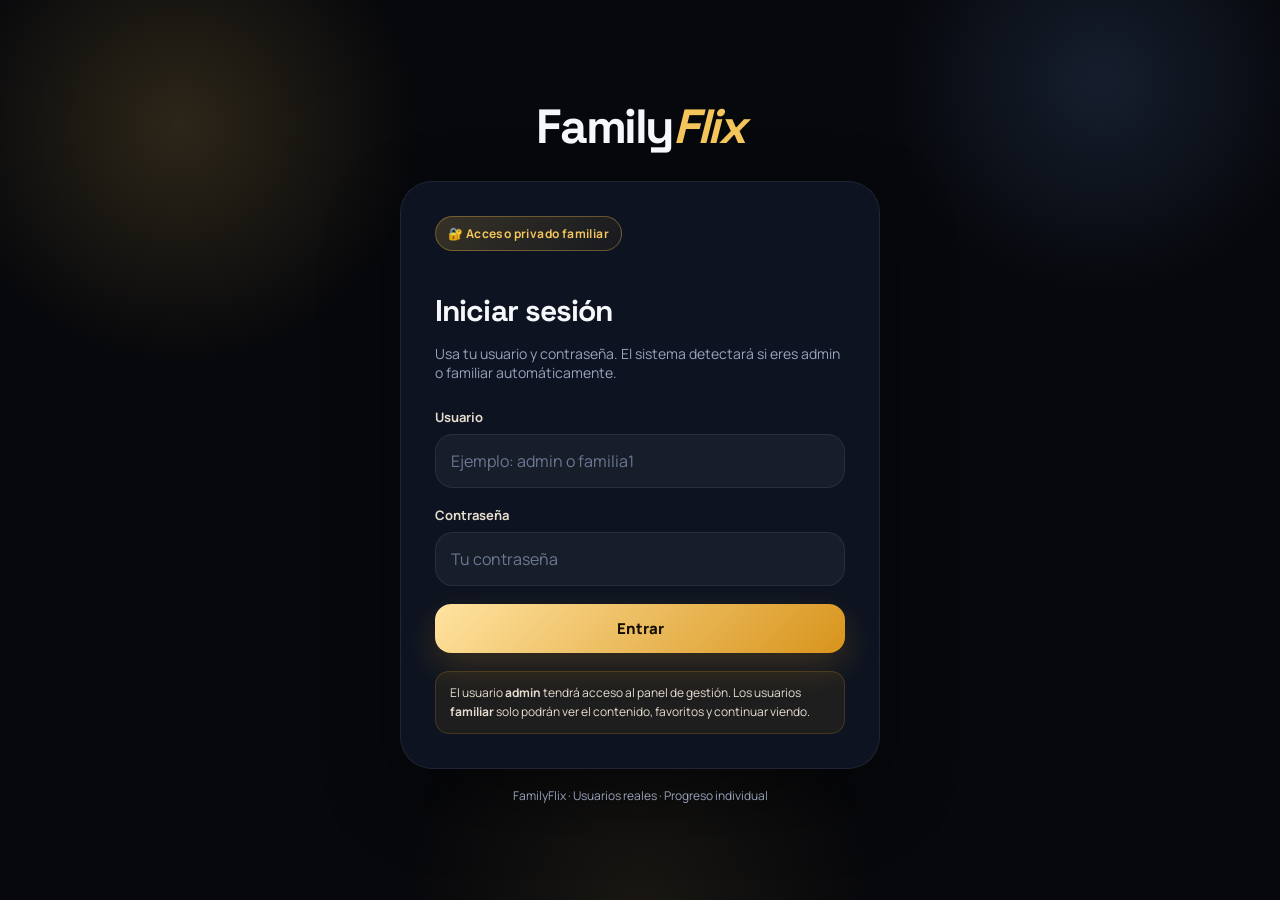
==== commit 4a675f45: "Update index.html" ====
--- a/index.html
+++ b/index.html
@@ -87,7 +87,7 @@
     if (typeof isLoggedIn !== 'function' || typeof loginUser !== 'function') {
       console.error('FamilyFlix no pudo cargar js/shared.js correctamente.');
       loginBtn.disabled = true;
-      setError('No se pudo cargar la app. Recarga la pagina y verifica que entraste usando la URL completa del sitio.');
+      setError('No se pudo iniciar la app en este navegador. Recarga la pagina y, si sigue igual, prueba desactivar el bloqueo estricto de almacenamiento para este sitio.');
     } else if (isLoggedIn()) {
       window.location.href = 'home.html';
     }
@@ -103,7 +103,7 @@
 
     async function doLogin() {
       if (typeof loginUser !== 'function' || typeof setSession !== 'function') {
-        setError('No se pudo cargar la app. Recarga la pagina y verifica la URL del sitio.');
+        setError('No se pudo iniciar la app en este navegador. Recarga la pagina y revisa si el navegador esta bloqueando almacenamiento para este sitio.');
         return;
       }
 
